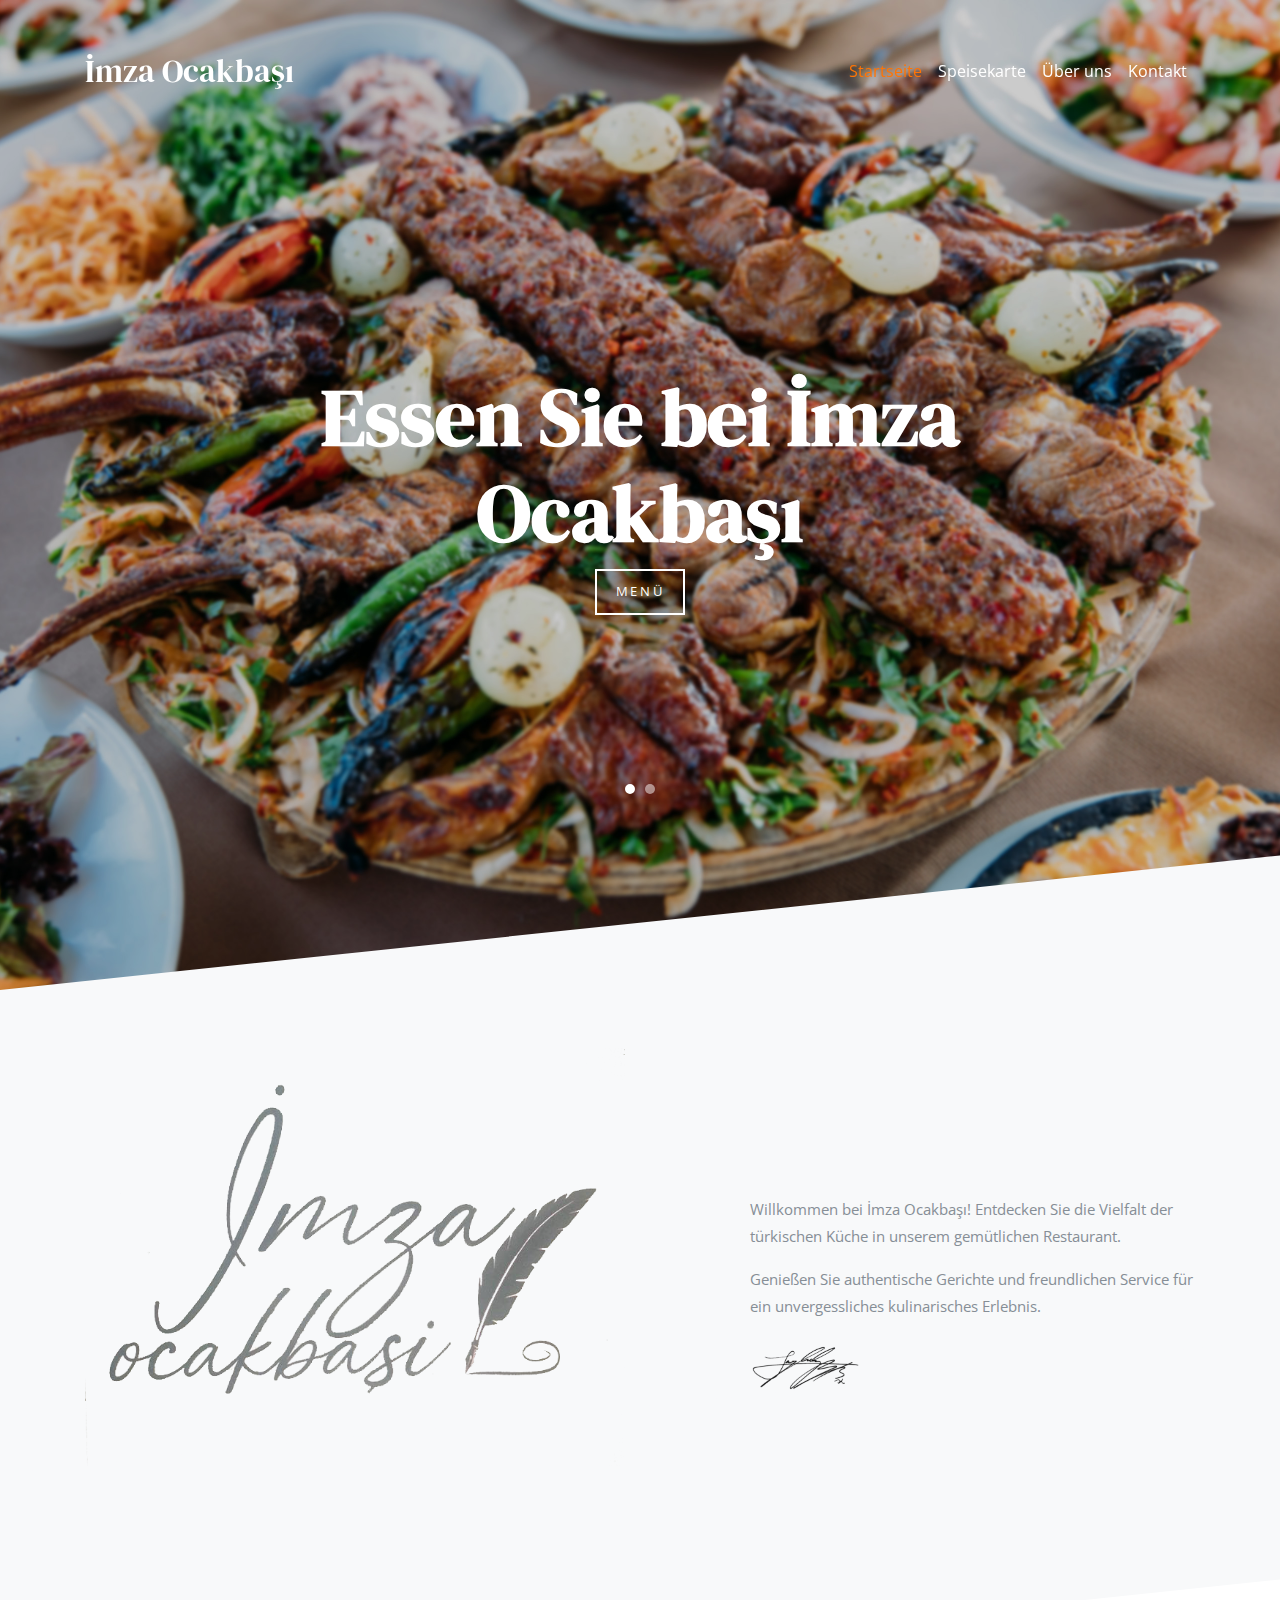
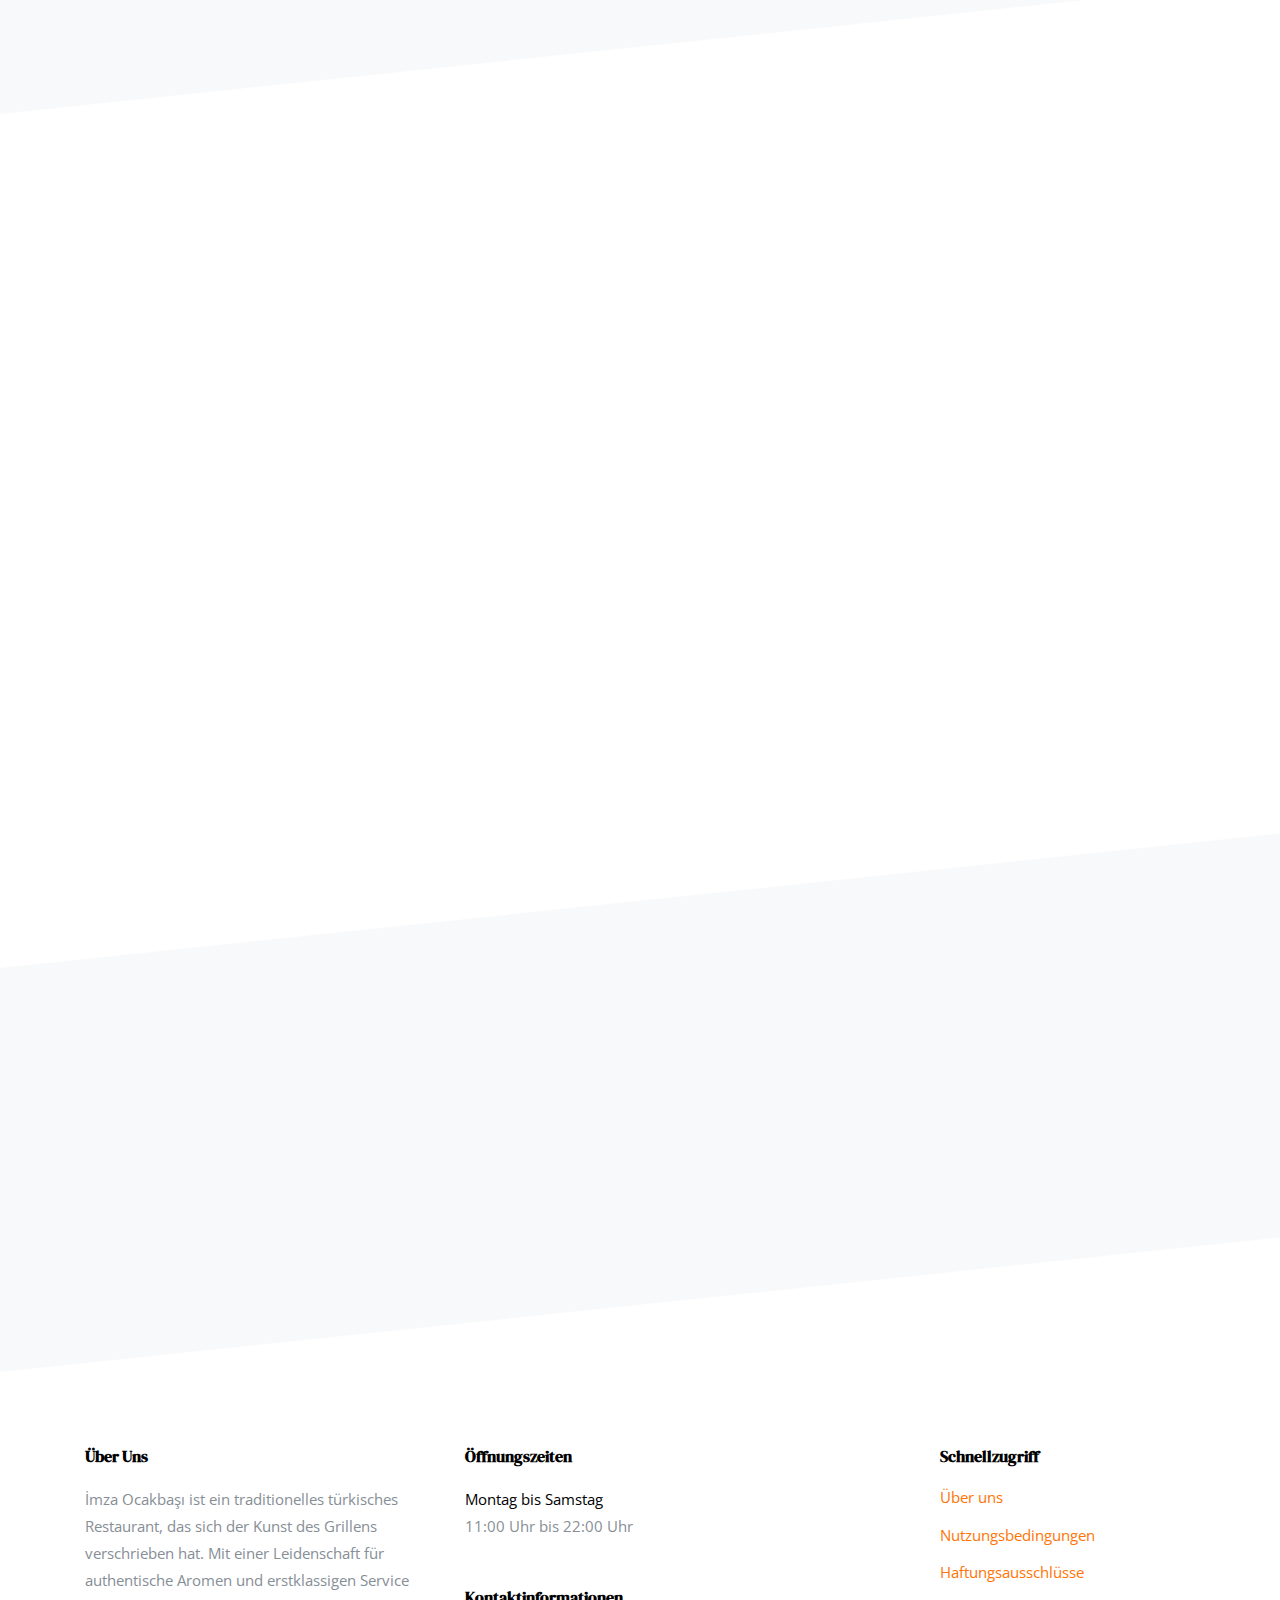
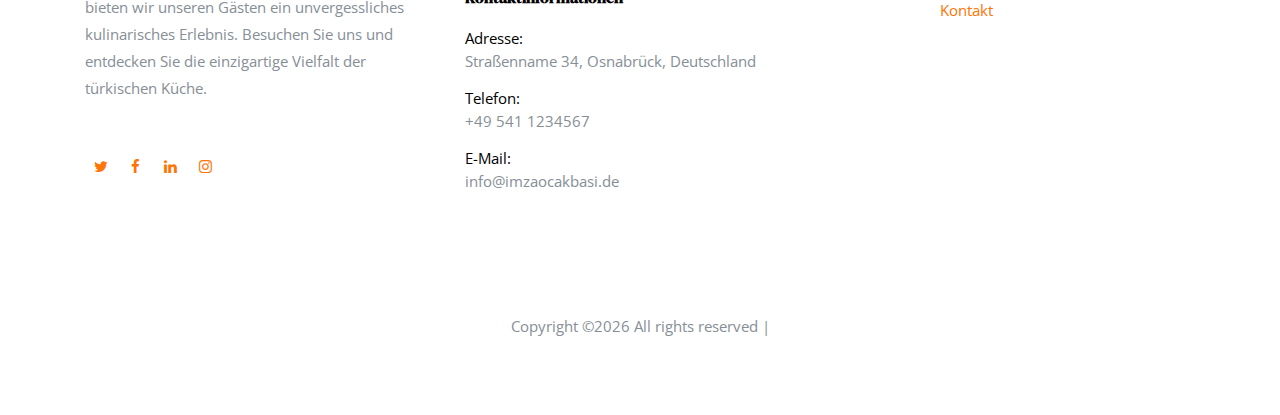
==== index.html @ f7a530a6 "first commit" ====
<!DOCTYPE html>
<html lang="en">
  <head>
    <title>İmza Ocakbaşı &mdash; Die Kunst des Genießens</title>
    <meta charset="utf-8">
    <meta name="viewport" content="width=device-width, initial-scale=1, shrink-to-fit=no">

    <link href="https://fonts.googleapis.com/css?family=Open+Sans:300,400,700,800|DM+Serif+Display:400,400i&display=swap" rel="stylesheet">

    <link rel="shortcut icon" href="ftco-32x32.png">

    <link href="https://fonts.googleapis.com/css?family=Open+Sans:300,400,700,800" rel="stylesheet">

    <link rel="stylesheet" href="css/bootstrap.css">
    <link rel="stylesheet" href="css/animate.css">
    <link rel="stylesheet" href="css/owl.carousel.min.css">
    <link rel="stylesheet" href="css/aos.css">

    <link rel="stylesheet" href="css/magnific-popup.css">


    <link rel="stylesheet" href="fonts/ionicons/css/ionicons.min.css">
    <link rel="stylesheet" href="fonts/fontawesome/css/font-awesome.min.css">
    <link rel="stylesheet" href="fonts/flaticon/font/flaticon.css">

    <!-- Theme Style -->
    <link rel="stylesheet" href="css/style.css">
  </head>
  <body>
    
    <header role="banner">
      <nav class="navbar navbar-expand-md navbar-dark bg-dark">
        <div class="container">
          <a class="navbar-brand" href="index.html">İmza Ocakbaşı</a>
          <button class="navbar-toggler" type="button" data-toggle="collapse" data-target="#navbarsExample05" aria-controls="navbarsExample05" aria-expanded="false" aria-label="Toggle navigation">
            <span class="navbar-toggler-icon"></span>
          </button>

          <div class="collapse navbar-collapse" id="navbarsExample05">
            <ul class="navbar-nav ml-auto pl-lg-5 pl-0">
              <li class="nav-item">
                <a class="nav-link active" href="index.html">Startseite</a>
              </li>
              <li class="nav-item">
                <a class="nav-link" href="recipes.html">Speisekarte</a>
              </li>
              <li class="nav-item">
                <a class="nav-link" href="about.html">Über uns</a>
              </li>
              <li class="nav-item">
                <a class="nav-link" href="contact.html">Kontakt</a>
              </li>
            </ul>

            
            
          </div>
        </div>
      </nav>
    </header>
    <!-- END header -->
    
    <div class="slider-wrap">
      <section class="home-slider owl-carousel">


        <div class="slider-item" style="background-image: url('img/hero_1.jpg');">
          <div class="container">
            <div class="row slider-text align-items-center justify-content-center">
              <div class="col-md-8 text-center col-sm-12 ">
                <h1 data-aos="fade-up mb-5">Essen Sie bei İmza Ocakbaşı</h1>
                <p data-aos="fade-up" data-aos-delay="200"><a href="#" class="btn btn-white btn-outline-white">Menü</a></p>
              </div>
            </div>
          </div>
        </div>

        <div class="slider-item" style="background-image: url('img/hero_2.jpg');">
          <div class="container">
            <div class="row slider-text align-items-center justify-content-center">
              <div class="col-md-8 text-center col-sm-12 ">
                <h1 data-aos="fade-up mb-5">Genießen Sie köstliche Speisen bei İmza Ocakbaşı</h1>
                <p data-aos="fade-up" data-aos-delay="200"><a href="#" class="btn btn-white btn-outline-white">Menü</a></p>
              </div>
            </div>
          </div>
        </div>

      </section>
    <!-- END slider -->
    </div> 
    

    <section class="section bg-light py-5  bottom-slant-gray">
      <div class="container">
        <div class="row align-items-center">

          <div class="col-lg-6">
            <img src="img/logo_imzaocakbasi.png" alt="Image" class="img-fluid">
          </div>
          <div class="col-lg-5 ml-auto">
            <div class="text-left heading-wrap">
              <h2 data-aos="fade-up">Das Restaurant</h2>
            </div>
            <!-- <h3 class="mb-4">Welcome To Our Restaurant</h3> -->
            <p>Willkommen bei İmza Ocakbaşı! Entdecken Sie die Vielfalt der türkischen Küche in unserem gemütlichen Restaurant.</p>
            <p>Genießen Sie authentische Gerichte und freundlichen Service für ein unvergessliches kulinarisches Erlebnis.</p>
            <p><img src="img/signature.png" alt="Image" class="img-fluid w-25"></p>
          </div>
          
        </div>
      </div>
    </section>
    

    <section class="section pb-0">
      <div class="container">
        <div class="row mb-5 justify-content-center" data-aos="fade">
            <div class="col-md-7 text-center heading-wrap">
              <h2 data-aos="fade-up">Günstige Lage in Osnabrück</h2>
              <p data-aos="fade-up" data-aos-delay="100">Das Restaurant befindet sich im belebten Zentrum von Osnabrück und bietet sowohl Einheimischen als auch Besuchern eine günstige Lage.</p>
            </div>
          </div>
        <div class="row align-items-center">
          <div class="col-lg-4">
            <img src="img/dishes_1.jpg" alt="Image" class="img-fluid about_img_1" data-aos="fade" data-aos-delay="200">
          </div>
          <div class="col-lg-4">
            <img src="img/about_1.jpg" alt="Image" class="img-fluid about_img_1" data-aos="fade" data-aos-delay="200">
          </div>
          <div class="col-lg-4">
            <img src="img/dishes_3.jpg" alt="Image" class="img-fluid about_img_1" data-aos="fade" data-aos-delay="500">
          </div>
        </div>
      </div>
    </section>

    

    <section class="section bg-light  top-slant-white bottom-slant-gray">

      <div class="clearfix mb-5 pb-5">
        <div class="container-fluid">
          <div class="row" data-aos="fade">
            <div class="col-md-12 text-center heading-wrap">
              <h2>Unsere Speisekarte</h2>
            </div>
          </div>
        </div>
      </div>

      
        

     
    </section> <!-- .section -->

   

   


    <footer class="site-footer" role="contentinfo">
      
      <div class="container">
        <div class="row mb-5">
          <div class="col-md-4 mb-5">
            <h3>Über Uns</h3>
            <p class="mb-5">İmza Ocakbaşı ist ein traditionelles türkisches Restaurant, das sich der Kunst des Grillens verschrieben hat. Mit einer Leidenschaft für authentische Aromen und erstklassigen Service bieten wir unseren Gästen ein unvergessliches kulinarisches Erlebnis. Besuchen Sie uns und entdecken Sie die einzigartige Vielfalt der türkischen Küche.</p>
            <ul class="list-unstyled footer-link d-flex footer-social">
              <li><a href="#" class="p-2"><span class="fa fa-twitter"></span></a></li>
              <li><a href="#" class="p-2"><span class="fa fa-facebook"></span></a></li>
              <li><a href="#" class="p-2"><span class="fa fa-linkedin"></span></a></li>
              <li><a href="#" class="p-2"><span class="fa fa-instagram"></span></a></li>
            </ul>

          </div>
          <div class="col-md-5 mb-5">
            <div class="mb-5">
              <h3>Öffnungszeiten</h3>
              <p><strong class="d-block font-weight-normal text-black">Montag bis Samstag</strong> 11:00 Uhr bis 22:00 Uhr</p>
            </div>
            <div>
              <h3>Kontaktinformationen</h3>
              <ul class="list-unstyled footer-link">
                <li class="d-block">
                  <span class="d-block text-black">Adresse:</span>
                  <span>Straßenname 34, Osnabrück, Deutschland</span></li>
                <li class="d-block"><span class="d-block text-black">Telefon:
</span><span>+49 541 1234567</span></li>
                <li class="d-block"><span class="d-block text-black">E-Mail:</span><span>info@imzaocakbasi.de</span></li>
              </ul>
            </div>
          </div>
          <div class="col-md-3 mb-5">
            <h3>Schnellzugriff</h3>
            <ul class="list-unstyled footer-link">
              <li><a href="#">Über uns</a></li>
              <li><a href="#">Nutzungsbedingungen</a></li>
              <li><a href="#">Haftungsausschlüsse</a></li>
              <li><a href="#">Kontakt</a></li>
            </ul>
          </div>
          <div class="col-md-3">
          
          </div>
        </div>
        <div class="row">
          <div class="col-12 text-md-center text-left">
            <p>
            <!-- Link back to Colorlib can't be removed. Template is licensed under CC BY 3.0. -->
Copyright &copy;<script>document.write(new Date().getFullYear());</script> All rights reserved | </a>
<!-- Link back to Colorlib can't be removed. Template is licensed under CC BY 3.0. -->

            </p>
          </div>
        </div>
      </div>
    </footer>
    <!-- END footer -->

    <!-- loader -->
    <div id="loader" class="show fullscreen"><svg class="circular" width="48px" height="48px"><circle class="path-bg" cx="24" cy="24" r="22" fill="none" stroke-width="4" stroke="#eeeeee"/><circle class="path" cx="24" cy="24" r="22" fill="none" stroke-width="4" stroke-miterlimit="10" stroke="#cf1d16"/></svg></div>

    <script src="js/jquery-3.2.1.min.js"></script>
    <script src="js/popper.min.js"></script>
    <script src="js/bootstrap.min.js"></script>
    <script src="js/owl.carousel.min.js"></script>
    <script src="js/jquery.waypoints.min.js"></script>
    <script src="js/aos.js"></script>

    <script src="js/jquery.magnific-popup.min.js"></script>
    <script src="js/magnific-popup-options.js"></script>
    

    <script src="js/main.js"></script>
    
  </body>
</html>
---- fonts/flaticon/font/flaticon.css ----
/*
  	Flaticon icon font: Flaticon
  	Creation date: 02/05/2019 01:22
  	*/

@font-face {
  font-family: "Flaticon";
  src: url("./Flaticon.eot");
  src: url("./Flaticon.eot?#iefix") format("embedded-opentype"),
       url("./Flaticon.woff2") format("woff2"),
       url("./Flaticon.woff") format("woff"),
       url("./Flaticon.ttf") format("truetype"),
       url("./Flaticon.svg#Flaticon") format("svg");
  font-weight: normal;
  font-style: normal;
}

@media screen and (-webkit-min-device-pixel-ratio:0) {
  @font-face {
    font-family: "Flaticon";
    src: url("./Flaticon.svg#Flaticon") format("svg");
  }
}

[class^="flaticon-"]:before, [class*=" flaticon-"]:before,
[class^="flaticon-"]:after, [class*=" flaticon-"]:after {   
  font-family: Flaticon;
        font-style: normal;
/* Better Font Rendering =========== */
  -webkit-font-smoothing: antialiased;
  -moz-osx-font-smoothing: grayscale;
}

.flaticon-dinner:before { content: "\f100"; }
.flaticon-hot-coffee-rounded-cup-on-a-plate-from-side-view:before { content: "\f101"; }
.flaticon-alcohol:before { content: "\f102"; }
.flaticon-fish:before { content: "\f103"; }
.flaticon-meat:before { content: "\f104"; }
.flaticon-cook:before { content: "\f105"; }
---- css/style.css ----
html{overflow-x:hidden}body{background:#fff;font-family:"Open Sans", Arial, sans-serif;font-weight:400;font-size:15px;line-height:1.8;color:#868e96}a{-webkit-transition:.3s all ease;-o-transition:.3s all ease;transition:.3s all ease;text-decoration:none}a:hover{text-decoration:none}h1,h2,h3,h4,h5{color:#000;font-family:"DM Serif Display", serif}.btn,.form-control{outline:none;-webkit-box-shadow:none!important;box-shadow:none!important;border-radius:0px!important}.btn:active,.btn:focus,.form-control:active,.form-control:focus{outline:none}.form-control{-webkit-box-shadow:none!important;box-shadow:none!important;height:46px;border-width:1px}.form-control:active,.form-control:focus{border-color:#ff7404}textarea.form-control{height:inherit}.btn{font-size:13px;text-transform:uppercase;letter-spacing:.2em}.btn.btn-primary{color:#fff;border-width:2px}.btn.btn-primary:active,.btn.btn-primary:focus,.btn.btn-primary:hover{border-color:#ff9037;background:#ff9037}.btn.btn-sm{font-size:12px}.btn.btn-outline-primary{border-width:2px;color:#ff7404}.btn.btn-outline-primary:active,.btn.btn-outline-primary:focus,.btn.btn-outline-primary:hover{color:#fff}.btn.btn-outline-white{border-width:2px;border-color:#fff;color:#fff}.btn.btn-outline-white:focus,.btn.btn-outline-white:hover{background:#fff;color:#000!important;border-width:2px}.btn:hover{text-decoration:none}header{position:absolute;top:0;left:0;width:100%;z-index:5;padding:0px 0}@media (min-width:768px){header{padding:30px 0}}header .navbar-brand{font-family:"DM Serif Display", serif;font-size:2rem}header .navbar-brand.absolute{position:absolute}@media (max-width:991px){header .navbar-brand.absolute{position:relative}}header .navbar-brand span{color:#ff7404}@media (min-width:768px){header .navbar-brand span{color:#ced4da}}header .navbar{background:black!important;padding-top:.5rem;padding-bottom:.5rem}@media (min-width:768px){header .navbar{padding-top:0;padding-bottom:0;background:none!important;position:relative}}header .navbar .nav-link{padding:1.7rem 1rem;outline:none!important;font-size:1rem;color:white!important}@media (max-width:1199px){header .navbar .nav-link{padding:.5rem 0rem}}header .navbar .nav-link.active{color:#ff7404!important}header .navbar .dropdown-menu{font-size:14px;border-radius:4px;border:none;-webkit-box-shadow:0 2px 30px 0px rgba(0, 0, 0, 0.2);box-shadow:0 2px 30px 0px rgba(0, 0, 0, 0.2);min-width:13em;margin-top:-10px}header .navbar .dropdown-menu:before{bottom:100%;left:10%;border:solid transparent;content:" ";height:0;width:0;position:absolute;pointer-events:none;border-bottom-color:#fff;border-width:7px}@media (max-width:991px){header .navbar .dropdown-menu:before{display:none}}header .navbar .dropdown-menu .dropdown-item:hover{background:#ff7404;color:#fff}header .navbar .dropdown-menu .dropdown-item.active{background:#ff7404;color:#fff}header .navbar .dropdown-menu a{padding-top:7px;padding-bottom:7px}header .navbar .cta-btn a{background:#ff7404;color:#fff!important;text-transform:uppercase;font-size:.8rem;padding:15px 20px!important;line-height:1;font-weight:bold;-webkit-transition:.3s all ease;-o-transition:.3s all ease;transition:.3s all ease}header .navbar .cta-btn a:hover{background:#fff;color:#ff7404!important;-webkit-box-shadow:2px 0 30px -5px rgba(0, 0, 0, 0.2);box-shadow:2px 0 30px -5px rgba(0, 0, 0, 0.2)}.half .image,.half .text{width:50%}@media (max-width:991px){.half .image,.half .text{width:100%}}.half .text{padding:7%}.half .image{background-size:cover;background-position:center center}@media (max-width:991px){.half .image{height:350px}}.section-heading h2{font-size:50px}.section-heading .small-sub-heading{font-size:14px;color:#ff7404}.blog .media h3{font-size:20px;margin-bottom:10px}.blog .media .post-meta{font-size:14px;letter-spacing:.2em;text-transform:uppercase}.blog .media>a{width:40%}@media (max-width:767px){.blog .media>a{width:100%;margin-bottom:30px}}.item-dishes{position:relative;display:block;overflow:hidden}.item-dishes img{-webkit-transform:scale(1);-ms-transform:scale(1);transform:scale(1);-webkit-transition:.3s all ease-out;-o-transition:.3s all ease-out;transition:.3s all ease-out;z-index:1}.item-dishes:before{position:absolute;content:"";left:0;right:0;bottom:0;top:0;z-index:2;background:#000;opacity:.3}.item-dishes .text{z-index:3;position:absolute;top:50%;-webkit-transform:translateY(-50%);-ms-transform:translateY(-50%);transform:translateY(-50%);width:100%;text-align:center}.item-dishes .text .dishes-heading{font-size:30px;font-weight:700;max-width:500px;margin:0 auto;text-transform:uppercase;color:#fff}@media (max-width:991px){.item-dishes .text .dishes-heading{font-size:1.3rem}}.item-dishes .text .dishes-price{font-weight:700;font-size:50px;color:#fff;border:none!important;line-height:100px;border-radius:50%;-webkit-transition:.3s all ease;-o-transition:.3s all ease;transition:.3s all ease}.item-dishes:hover img{-webkit-transform:scale(1.1);-ms-transform:scale(1.1);transform:scale(1.1)}.item-dishes:hover .dishes-price{background:transparent;border:2px solid #fff}.heading-wrap{position:relative}.heading-wrap h2{font-size:50px;position:relative;padding-top:30px;z-index:2;font-weight:800}.heading-wrap h2:before{width:80px;height:2px;background:#ff7404;content:"";position:absolute;top:0;left:50%;-webkit-transform:translateX(-50%);-ms-transform:translateX(-50%);transform:translateX(-50%)}.heading-wrap.text-left h2:before{left:0;-webkit-transform:translateX(0%);-ms-transform:translateX(0%);transform:translateX(0%)}.heading-wrap .back-text,.heading-wrap .back-text-dark{z-index:0;line-height:1;top:.5em;left:50%;margin-top:-50px;-webkit-transform:translateX(-50%);-ms-transform:translateX(-50%);transform:translateX(-50%);font-weight:800;font-size:200px;position:absolute;width:100%;color:#f7f7f7;text-transform:uppercase}.heading-wrap .back-text-dark{color:#f2f2f2!important}.lead{font-size:16px}.testimonial p{font-size:20px;color:#000}.testimonial .author img{width:80px;height:80px;border-radius:50%}.testimonial .author .author-info{margin-top:20px}.testimonial .author h4{font-size:18px;margin-bottom:0}.testimonial .author p{color:#cccccc;font-size:14px}.blog,.sched{display:block;background-color:#fff}.blog .bg-image,.blog .text,.sched .bg-image,.sched .text{width:100%}@media (min-width:992px){.blog .bg-image,.blog .text,.sched .bg-image,.sched .text{width:50%}}.blog h3,.sched h3{font-size:20px}.blog .text,.sched .text{padding:30px}.blog .sched-time,.sched .sched-time{font-size:13px;color:#999999}.blog .bg-image,.sched .bg-image{background-size:cover;background-position:center center}@media (max-width:991px){.blog .bg-image,.sched .bg-image{height:200px}}@media (min-width:768px){.blog{margin-bottom:30px}}.blog .bg-image,.blog .text{width:100%}@media (min-width:992px){.blog .bg-image,.blog .text{width:100%}}.blog .bg-image{height:300px}.custom-icon{font-size:70px;color:#ff7404}.owl-carousel .owl-item{-webkit-transition:.3s all ease-in-out;-o-transition:.3s all ease-in-out;transition:.3s all ease-in-out;opacity:.2}.owl-carousel .owl-item.active{opacity:1}.owl-carousel .owl-nav{position:absolute;top:50%;width:100%}.owl-carousel .owl-nav .owl-next,.owl-carousel .owl-nav .owl-prev{position:absolute;-webkit-transform:translateY(-50%);-ms-transform:translateY(-50%);transform:translateY(-50%);margin-top:-10px;opacity:1;-webkit-transition:.3s all ease;-o-transition:.3s all ease;transition:.3s all ease}.owl-carousel .owl-nav .owl-next:active,.owl-carousel .owl-nav .owl-next:focus,.owl-carousel .owl-nav .owl-next:hover,.owl-carousel .owl-nav .owl-prev:active,.owl-carousel .owl-nav .owl-prev:focus,.owl-carousel .owl-nav .owl-prev:hover{outline:none;opacity:1}.owl-carousel .owl-nav .owl-next span:before,.owl-carousel .owl-nav .owl-prev span:before{font-size:40px}.owl-carousel .owl-nav .owl-prev{left:30px!important}.owl-carousel .owl-nav .owl-next{right:30px!important}.owl-carousel .owl-dots{text-align:center}.owl-carousel .owl-dots .owl-dot{width:10px;height:10px;margin:5px;border-radius:50%;background:none;background:#fff;opacity:.5}.owl-carousel .owl-dots .owl-dot.active{opacity:1}.owl-carousel.centernonloop2 .owl-dots,.owl-carousel.centernonloop .owl-dots{margin-top:50px}.owl-carousel.centernonloop2 .owl-dots.disabled,.owl-carousel.centernonloop .owl-dots.disabled{display:block!important}.owl-carousel.centernonloop2 .owl-dots .owl-dot,.owl-carousel.centernonloop .owl-dots .owl-dot{display:inline-block}.owl-carousel.centernonloop2 .owl-dots .owl-dot>span,.owl-carousel.centernonloop .owl-dots .owl-dot>span{display:inline-block;width:7px;height:7px;background:#ccc;-webkit-transition:.3s all ease-in-out;-o-transition:.3s all ease-in-out;transition:.3s all ease-in-out}.owl-carousel.centernonloop2 .owl-dots .owl-dot.active>span,.owl-carousel.centernonloop .owl-dots .owl-dot.active>span{background:#ff7404;-webkit-box-shadow:0 1px 5px 0px rgba(255, 116, 4, 0.3);box-shadow:0 1px 5px 0px rgba(255, 116, 4, 0.3)}.owl-carousel.centernonloop2 .owl-dots .owl-dot:active,.owl-carousel.centernonloop2 .owl-dots .owl-dot:focus,.owl-carousel.centernonloop .owl-dots .owl-dot:active,.owl-carousel.centernonloop .owl-dots .owl-dot:focus{outline:none}.owl-carousel.home-slider,.owl-carousel.home-slider-loop-false{z-index:1;position:relative}.owl-carousel.home-slider-loop-false .btn-link,.owl-carousel.home-slider .btn-link{color:#fff}.owl-carousel.home-slider-loop-false .owl-nav,.owl-carousel.home-slider .owl-nav{opacity:0;visibility:hidden;-webkit-transition:.3s all ease;-o-transition:.3s all ease;transition:.3s all ease}.owl-carousel.home-slider-loop-false .owl-nav button,.owl-carousel.home-slider .owl-nav button{color:#fff}.owl-carousel.home-slider-loop-false:focus .owl-nav,.owl-carousel.home-slider-loop-false:hover .owl-nav,.owl-carousel.home-slider:focus .owl-nav,.owl-carousel.home-slider:hover .owl-nav{opacity:1;visibility:visible}.owl-carousel.home-slider-loop-false .slider-item,.owl-carousel.home-slider .slider-item{background-size:cover;background-repeat:no-repeat;background-position:center center;height:calc(100vh);min-height:1000px;position:relative}.owl-carousel.home-slider-loop-false .slider-item:before,.owl-carousel.home-slider .slider-item:before{position:absolute;top:0;left:0;right:0;bottom:0;background:rgba(0, 0, 0, 0.2);content:""}.owl-carousel.home-slider-loop-false .slider-item .slider-text,.owl-carousel.home-slider .slider-item .slider-text{color:#fff;height:calc(100vh);min-height:1000px}.owl-carousel.home-slider-loop-false .slider-item .slider-text .child-name,.owl-carousel.home-slider .slider-item .slider-text .child-name{font-size:40px;color:#fff}.owl-carousel.home-slider-loop-false .slider-item .slider-text h1,.owl-carousel.home-slider .slider-item .slider-text h1{font-size:5rem;color:#fff;line-height:1.2;font-weight:800!important}@media (max-width:991px){.owl-carousel.home-slider-loop-false .slider-item .slider-text h1,.owl-carousel.home-slider .slider-item .slider-text h1{font-size:40px}}.owl-carousel.home-slider-loop-false .slider-item .slider-text p,.owl-carousel.home-slider .slider-item .slider-text p{font-size:20px;line-height:1.5;font-weight:300;color:white}.owl-carousel.home-slider-loop-false .slider-item .slider-text a,.owl-carousel.home-slider .slider-item .slider-text a{color:#fff;text-decoration:underline}.owl-carousel.home-slider-loop-false .slider-item .slider-text .btn,.owl-carousel.home-slider .slider-item .slider-text .btn{text-decoration:none}.owl-carousel.home-slider-loop-false.inner-page .slider-item,.owl-carousel.home-slider.inner-page .slider-item{height:calc(50vh - 117px);min-height:550px}.owl-carousel.home-slider-loop-false.inner-page .slider-item .slider-text,.owl-carousel.home-slider.inner-page .slider-item .slider-text{color:#fff;height:calc(50vh - 117px);min-height:550px}.owl-carousel.home-slider-loop-false .owl-dots,.owl-carousel.home-slider .owl-dots{position:absolute;bottom:200px;width:100%}.owl-carousel.home-slider-loop-false .owl-dots .owl-dot,.owl-carousel.home-slider .owl-dots .owl-dot{width:10px;height:10px;margin:5px;border-radius:50%;border:2px solid rgba(255, 255, 255, 0.5);outline:none!important;position:relative;-webkit-transition:.3s all ease;-o-transition:.3s all ease;transition:.3s all ease}.owl-carousel.home-slider-loop-false .owl-dots .owl-dot.active,.owl-carousel.home-slider .owl-dots .owl-dot.active{border:2px solid white}.owl-carousel.home-slider-loop-false .owl-dots .owl-dot.active span,.owl-carousel.home-slider .owl-dots .owl-dot.active span{background:white}.owl-carousel.major-caousel .owl-stage-outer{padding-top:30px;padding-bottom:30px}.owl-carousel.major-caousel .owl-nav .owl-next,.owl-carousel.major-caousel .owl-nav .owl-prev{-webkit-transition:.3s all ease;-o-transition:.3s all ease;transition:.3s all ease;color:#495057}.owl-carousel.major-caousel .owl-nav .owl-next:focus,.owl-carousel.major-caousel .owl-nav .owl-next:hover,.owl-carousel.major-caousel .owl-nav .owl-prev:focus,.owl-carousel.major-caousel .owl-nav .owl-prev:hover{color:#868e96;outline:none}.owl-carousel.major-caousel .owl-nav .owl-next.disabled,.owl-carousel.major-caousel .owl-nav .owl-prev.disabled{color:#dee2e6}.owl-carousel.major-caousel .owl-nav .owl-prev{left:-60px!important}.owl-carousel.major-caousel .owl-nav .owl-next{right:-60px!important}.owl-carousel.major-caousel .owl-dots{bottom:-30px!important;position:relative}.slider-item{background-size:cover;background-repeat:no-repeat;background-position:center center;height:calc(100vh);min-height:700px;position:relative}.slider-item:before{position:absolute;top:0;left:0;right:0;bottom:0;background:rgba(0, 0, 0, 0.2);content:""}.slider-item .slider-text{color:#fff;height:calc(100vh);min-height:700px}.slider-item .slider-text .child-name{font-size:40px;color:#fff}.slider-item .slider-text h1{font-size:5rem;color:#fff;line-height:1.2;font-weight:800!important}@media (max-width:991px){.slider-item .slider-text h1{font-size:40px}}.slider-item .slider-text p{font-size:20px;line-height:1.5;font-weight:300;color:white}.slider-item .slider-text a{color:#fff;text-decoration:underline}.slider-item .slider-text .btn{text-decoration:none}.slider-wrap{position:relative}.slider-wrap:after{content:"";width:100%;height:220px;background:#fff;z-index:1;bottom:-210px;background-color:#f8f9fa;left:0;position:absolute;-webkit-transform:skewY(-6deg);-ms-transform:skewY(-6deg);transform:skewY(-6deg);-webkit-transform-origin:top left;-ms-transform-origin:top left;transform-origin:top left}.slider-wrap.no-slanted:after{display:none}.owl-custom-nav{float:right;position:relative;z-index:10}.owl-custom-nav .owl-custom-next,.owl-custom-nav .owl-custom-prev{padding:10px;font-size:30px;background:#ccc;line-height:0;width:60px;text-align:center;display:inline-block}.section{padding:15em 0;position:relative;z-index:2}.section-subscribe{padding:2em 0}.quote-content{max-width:350px;font-size:16px;color:#000;font-style:italic;position:relative;display:table}@media (max-width:991px){.quote-content{max-width:100%}}.quote-content .quote,.quote-content .text{display:table-cell;vertical-align:top}.quote-content .quote{font-size:100px;line-height:.5;z-index:0}.quote-content .text{padding-left:40px;line-height:2}.quote-content.float-right{position:relative;margin-left:2em;margin-right:-10em}@media (max-width:991px){.quote-content.float-right{margin-left:0em;margin-right:0em;float:none!important}}.quote-content.float-left{position:relative;margin-right:2em;margin-left:-10em}@media (max-width:991px){.quote-content.float-left{margin-right:0em;margin-left:0em;float:none!important}}.form-wrap{background:#fff;padding:50px;-webkit-box-shadow:0 20px 50px -10px rgba(0, 0, 0, 0.5);box-shadow:0 20px 50px -10px rgba(0, 0, 0, 0.5)}.form-wrap h2{font-size:18px;text-transform:uppercase;color:#000;letter-spacing:.1em;margin-bottom:40px}.form-wrap.overlap{z-index:99;position:relative;margin-top:-10em}.form-wrap.primary{background:#ff7404}.form-wrap.warning{background:#ffc107}.form-wrap.primary h2,.form-wrap.warning h2{color:#fff}.form-wrap.primary .form-control,.form-wrap.warning .form-control{border:2px solid transparent}.form-wrap.primary input[type=submit],.form-wrap.warning input[type=submit]{-webkit-box-shadow:0 20px 50px -10px rgba(0, 0, 0, 0.5)!important;box-shadow:0 20px 50px -10px rgba(0, 0, 0, 0.5)!important}.select-wrap{position:relative}.select-wrap .select-arrow-icon{font-size:20px;color:#000;position:absolute;right:20px;top:50%;-webkit-transform:translateY(-50%);-ms-transform:translateY(-50%);transform:translateY(-50%)}.select-wrap select{-webkit-appearance:none;-moz-appearance:none;appearance:none;height:50px!important}.contact-form-contact-info p{margin-bottom:30px;font-size:20px;line-height:1.5;color:#000}.contact-form-contact-info p .icon{top:-4px;position:relative;width:0px;font-size:30px;color:#ff7404}.load-more{display:block;padding:40px;text-align:center;background:#e9ecef;color:#000;font-size:20px}.load-more:hover{background:#ff7404;color:#fff}.cover_1{background-size:cover;background-position:center center;padding:7em 0}.cover_1 .sub-heading{color:rgba(255, 255, 255, 0.7);font-size:22px}.cover_1 .heading{font-size:50px;color:white;font-weight:300}.heading{color:#000}.heading.border-bottom{position:relative;padding-bottom:30px}.heading.border-bottom:before{bottom:0;position:absolute;content:"";width:50px;height:2px;left:50%;-webkit-transform:translateX(-50%);-ms-transform:translateX(-50%);transform:translateX(-50%);background:#ff7404}.text-black{color:#000!important}.stretch-section .video{display:block;position:relative;-webkit-box-shadow:4px 4px 70px -20px rgba(0, 0, 0, 0.5);box-shadow:4px 4px 70px -20px rgba(0, 0, 0, 0.5)}.media-feature{padding:30px;-webkit-transition:.2s all ease-out;-o-transition:.2s all ease-out;transition:.2s all ease-out;background:#fff;z-index:1;position:relative;border-bottom:10px solid transparent;border-radius:4px;font-size:15px}.media-feature .icon{font-size:60px;color:#ff7404}.media-feature h3{font-size:16px;text-transform:uppercase}.media-feature:focus,.media-feature:hover{-webkit-box-shadow:0 2px 20px -3px rgba(0, 0, 0, 0.1);box-shadow:0 2px 20px -3px rgba(0, 0, 0, 0.1);-webkit-transform:scale(1.05);-ms-transform:scale(1.05);transform:scale(1.05);z-index:2;border-bottom:10px solid #ff7404}.media-custom{background:#fff;-webkit-transition:.3s all ease;-o-transition:.3s all ease;transition:.3s all ease;margin-bottom:30px;position:relative;top:0}.media-custom .meta-post{color:#ced4da;font-size:13px;text-transform:uppercase}.media-custom>a{position:relative;overflow:hidden;display:block}.media-custom .meta-chat{color:#ced4da}.media-custom .meta-chat:hover{color:#868e96}.media-custom img{-webkit-transition:.3s all ease;-o-transition:.3s all ease;transition:.3s all ease}.media-custom:focus img,.media-custom:hover img{-webkit-transform:scale(1.1);-ms-transform:scale(1.1);transform:scale(1.1)}.media-custom .media-body{padding:30px}.media-custom .media-body h3{font-size:20px}.media-custom .media-body p:last-child{margin-bottom:0}.list-unstyled.check li{position:relative;padding-left:30px;line-height:1.3;margin-bottom:10px}.list-unstyled.check li:before{color:#5AC8D8;left:0;font-family:"Ionicons";content:"\f122";position:absolute}#modalAppointment .modal-content{border-radius:0;border:none}#modalAppointment .modal-body,#modalAppointment .modal-footer{padding:40px}@media (max-width:991px){.img-md-fluid{max-width:100%}}.site-footer{position:relative;z-index:5;padding:5em 0}.site-footer:before{content:"";width:100%;height:240px;z-index:-1;top:0px;background-color:#fff;left:0;position:absolute;-webkit-transform:skewY(-6deg);-ms-transform:skewY(-6deg);transform:skewY(-6deg);-webkit-transform-origin:top left;-ms-transform-origin:top left;transform-origin:top left}.site-footer p:last-child{margin-bottom:0}.site-footer h3{font-size:16px;margin-bottom:20px;font-weight:bold}.site-footer .footer-link li{line-height:1.5;margin-bottom:15px}.site-footer hr{width:100%}.footer-social a{line-height:0;border-radius:50%;margin:0 5px 5px 0;border:1px solid rgba(255, 255, 255, 0.1);width:30px;height:30px;text-align:center;display:inline-block}.footer-social a:hover{background:#fff;border-color:#fff;color:#000}.link-thumbnail{display:block;position:relative;overflow:hidden;text-align:center}@media (max-width:991px){.link-thumbnail{margin-bottom:30px}}.link-thumbnail img{position:relative;-webkit-transition:.3s all ease;-o-transition:.3s all ease;transition:.3s all ease}.link-thumbnail .date{display:block;font-size:12px;color:rgba(255, 255, 255, 0.4);text-transform:uppercase;margin-bottom:10px}.link-thumbnail .icon{position:absolute;-webkit-transition:.3s all ease;-o-transition:.3s all ease;transition:.3s all ease;z-index:4;top:50%;font-size:30px;color:#fff;left:50%;-webkit-transform:translate(-50%, -50%);-ms-transform:translate(-50%, -50%);transform:translate(-50%, -50%);opacity:0;visibility:hidden;margin-top:30px}.link-thumbnail h3{opacity:0;visibility:hidden;position:absolute;bottom:-20px;left:0;color:#fff;font-size:18px;-webkit-transition:.5s all ease;-o-transition:.5s all ease;transition:.5s all ease;z-index:10;left:50%;display:block;width:77%;-webkit-transform:translateX(-50%);-ms-transform:translateX(-50%);transform:translateX(-50%)}.link-thumbnail:before{opacity:0;visibility:hidden;z-index:2;-webkit-transition:.3s all ease;-o-transition:.3s all ease;transition:.3s all ease;top:0;left:0;right:0;bottom:0;content:"";background:rgba(0, 0, 0, 0.6);position:absolute}.link-thumbnail:hover h3{opacity:1;visibility:visible;bottom:30px}.link-thumbnail:hover img{-webkit-transform:scale(1.1);-ms-transform:scale(1.1);transform:scale(1.1)}.link-thumbnail:hover .icon{opacity:1;visibility:visible;margin-top:0px}.link-thumbnail:hover:before{opacity:1;visibility:visible}.border-t{border-top:1px solid #f8f9fa}.copyright{font-size:14px}.element-animate{opacity:0;visibility:hidden}#loader{position:fixed;width:96px;height:96px;left:50%;top:50%;-webkit-transform:translate(-50%, -50%);-ms-transform:translate(-50%, -50%);transform:translate(-50%, -50%);background-color:rgba(255, 255, 255, 0.9);-webkit-box-shadow:0px 24px 64px rgba(0, 0, 0, 0.24);box-shadow:0px 24px 64px rgba(0, 0, 0, 0.24);border-radius:16px;opacity:0;visibility:hidden;-webkit-transition:opacity .2s ease-out, visibility 0s linear .2s;-o-transition:opacity .2s ease-out, visibility 0s linear .2s;transition:opacity .2s ease-out, visibility 0s linear .2s;z-index:1000}#loader.fullscreen{padding:0;left:0;top:0;width:100%;height:100%;-webkit-transform:none;-ms-transform:none;transform:none;background-color:#fff;border-radius:0;-webkit-box-shadow:none;box-shadow:none}#loader.show{-webkit-transition:opacity .4s ease-out, visibility 0s linear 0s;-o-transition:opacity .4s ease-out, visibility 0s linear 0s;transition:opacity .4s ease-out, visibility 0s linear 0s;visibility:visible;opacity:1}#loader .circular{-webkit-animation:loader-rotate 2s linear infinite;animation:loader-rotate 2s linear infinite;position:absolute;left:calc(50% - 24px);top:calc(50% - 24px);display:block;-webkit-transform:rotate(0deg);-ms-transform:rotate(0deg);transform:rotate(0deg)}#loader .path{stroke-dasharray:1, 200;stroke-dashoffset:0;-webkit-animation:loader-dash 1.5s ease-in-out infinite;animation:loader-dash 1.5s ease-in-out infinite;stroke-linecap:round}@-webkit-keyframes loader-rotate{to{-webkit-transform:rotate(360deg);transform:rotate(360deg)}}@keyframes loader-rotate{to{-webkit-transform:rotate(360deg);transform:rotate(360deg)}}@-webkit-keyframes loader-dash{0%{stroke-dasharray:1, 200;stroke-dashoffset:0}50%{stroke-dasharray:89, 200;stroke-dashoffset:-35px}to{stroke-dasharray:89, 200;stroke-dashoffset:-136px}}@keyframes loader-dash{0%{stroke-dasharray:1, 200;stroke-dashoffset:0}50%{stroke-dasharray:89, 200;stroke-dashoffset:-35px}to{stroke-dasharray:89, 200;stroke-dashoffset:-136px}}.bottom-slant-gray{position:relative}.bottom-slant-gray:after{content:"";width:100%;height:240px;background:#fff;z-index:-1;bottom:-200px;background-color:#f8f9fa;left:0;position:absolute;-webkit-transform:skewY(-6deg);-ms-transform:skewY(-6deg);transform:skewY(-6deg);-webkit-transform-origin:top left;-ms-transform-origin:top left;transform-origin:top left}.top-slant-white{position:relative;margin-top:-200px;z-index:-1}.top-slant-white:before{content:"";width:100%;height:240px;background:#fff;z-index:-1;top:0px;background-color:#fff;left:0;position:absolute;-webkit-transform:skewY(-6deg);-ms-transform:skewY(-6deg);transform:skewY(-6deg);-webkit-transform-origin:top left;-ms-transform-origin:top left;transform-origin:top left}.top-slant-white2{position:relative}.top-slant-white2:before{content:"";width:100%;height:240px;background:#fff;z-index:-1;top:0px;background-color:#fff;left:0;position:absolute;-webkit-transform:skewY(-6deg);-ms-transform:skewY(-6deg);transform:skewY(-6deg);-webkit-transform-origin:top left;-ms-transform-origin:top left;transform-origin:top left}.relative-higher{position:relative;z-index:5}.service-block h3{font-size:1rem;text-transform:uppercase;letter-spacing:.2rem}.about_img_1{margin-bottom:30px}.wrap-icon{width:80px;height:80px;margin-bottom:30px;border-radius:50%;position:relative;display:block;background:#ff7404}.wrap-icon>span{font-size:2rem;color:#fff;position:absolute;top:50%;left:50%;-webkit-transform:translate(-50%, -50%);-ms-transform:translate(-50%, -50%);transform:translate(-50%, -50%)}.comment-form-wrap{clear:both}.comment-list{padding:0;margin:0}.comment-list .children{padding:50px 0 0 40px;margin:0;float:left;width:100%}.comment-list li{padding:0;margin:0 0 30px 0;float:left;width:100%;clear:both;list-style:none}.comment-list li .vcard{width:80px;float:left}.comment-list li .vcard img{width:50px;border-radius:50%}.comment-list li .comment-body{float:right;width:calc(100% - 80px)}.comment-list li .comment-body h3{font-size:20px}.comment-list li .comment-body .meta{text-transform:uppercase;font-size:13px;letter-spacing:.1em;color:#ccc}.comment-list li .comment-body .reply{padding:5px 10px;background:#e6e6e6;color:#000;text-transform:uppercase;font-size:14px}.comment-list li .comment-body .reply:hover{color:#000;background:#e3e3e3}.search-form{background:#f7f7f7}.search-form .form-group{position:relative}.search-form .icon{position:absolute;top:50%;right:20px;-webkit-transform:translateY(-50%);-ms-transform:translateY(-50%);transform:translateY(-50%)}.post-meta{font-size:13px;text-transform:uppercase;letter-spacing:.2em}.post-meta a{color:#fff;border-bottom:1px solid rgba(255, 255, 255, 0.5)}.sidebar-box{margin-bottom:30px;padding:25px;font-size:15px;width:100%;float:left;background:#fff}.sidebar-box :last-child{margin-bottom:0}.sidebar-box h3{font-size:18px;margin-bottom:15px}.categories li,.sidelink li{position:relative;margin-bottom:10px;padding-bottom:10px;border-bottom:1px dotted #dee2e6;list-style:none}.categories li:last-child,.sidelink li:last-child{margin-bottom:0;border-bottom:none;padding-bottom:0}.categories li a,.sidelink li a{display:block}.categories li a span,.sidelink li a span{position:absolute;right:0;top:0;color:#ccc}.categories li.active a,.sidelink li.active a{color:#000;font-style:italic}


/*# sourceMappingURL=style.css.map */
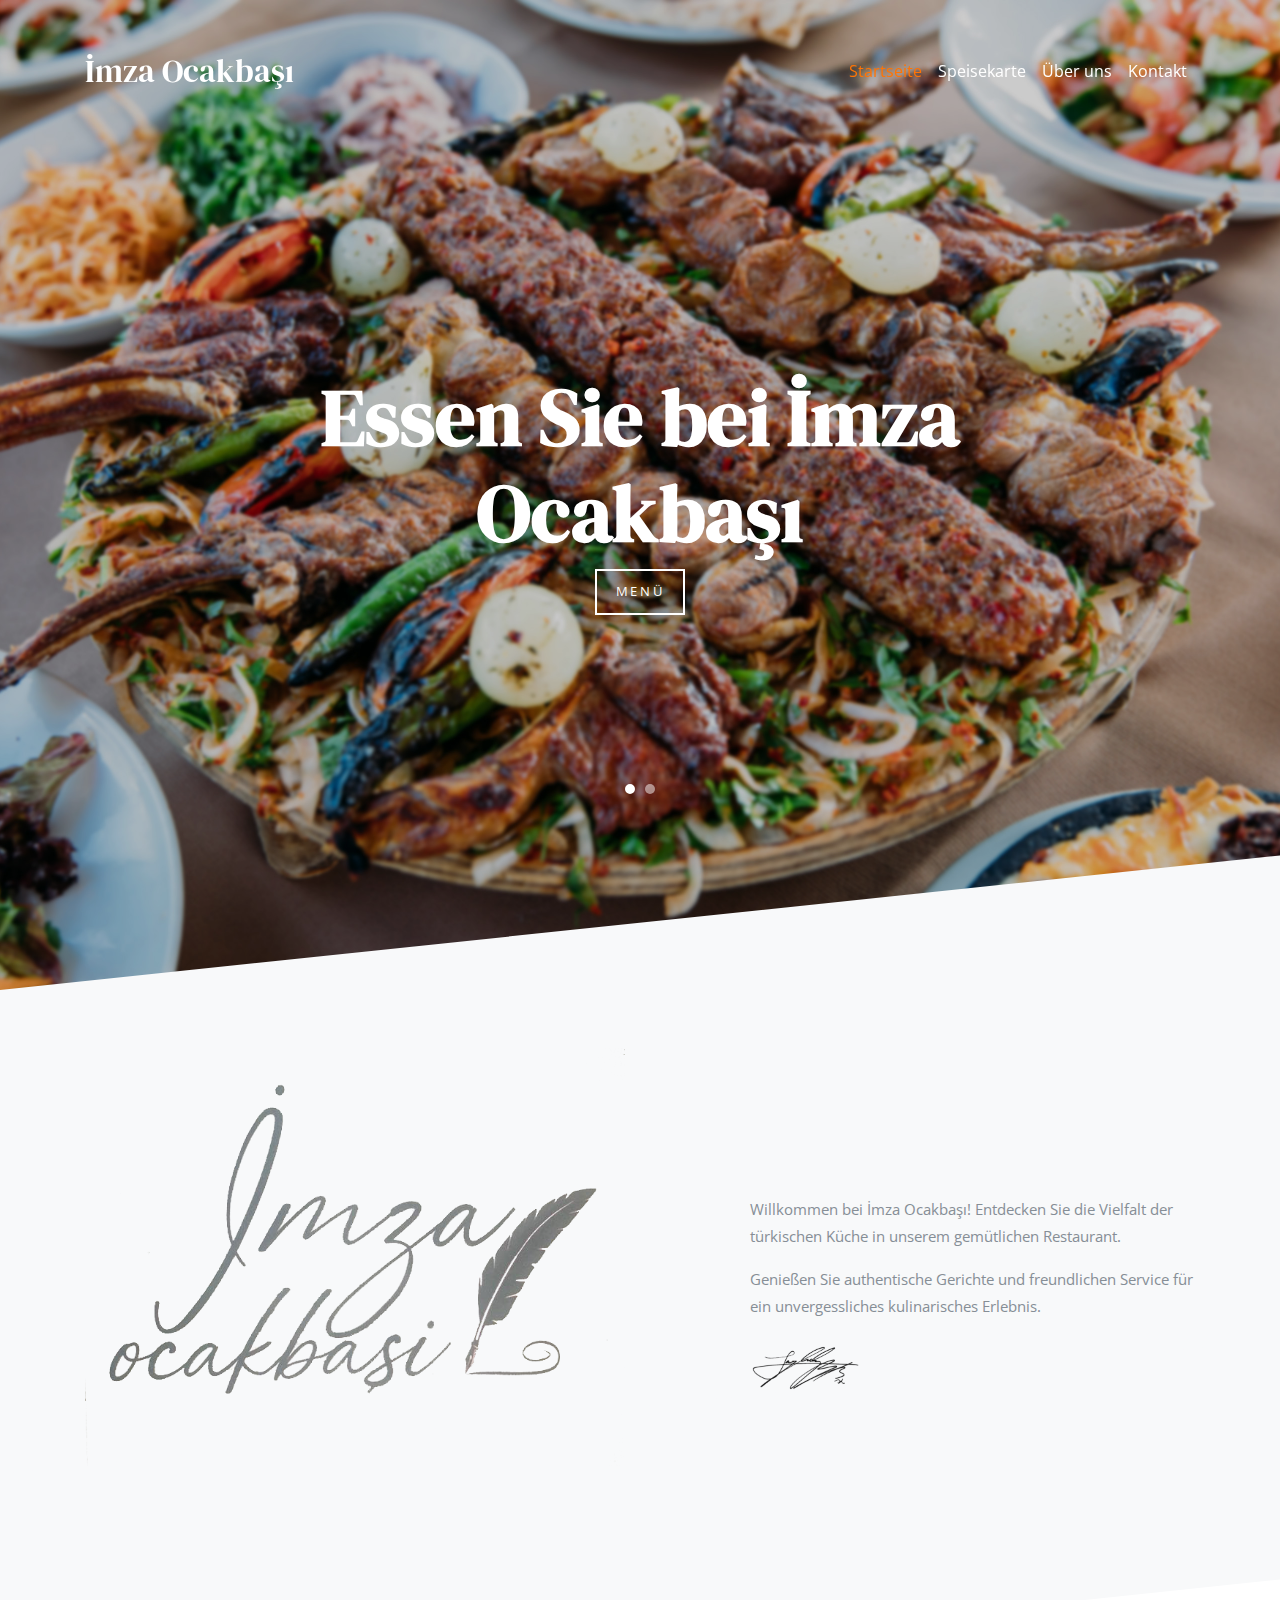
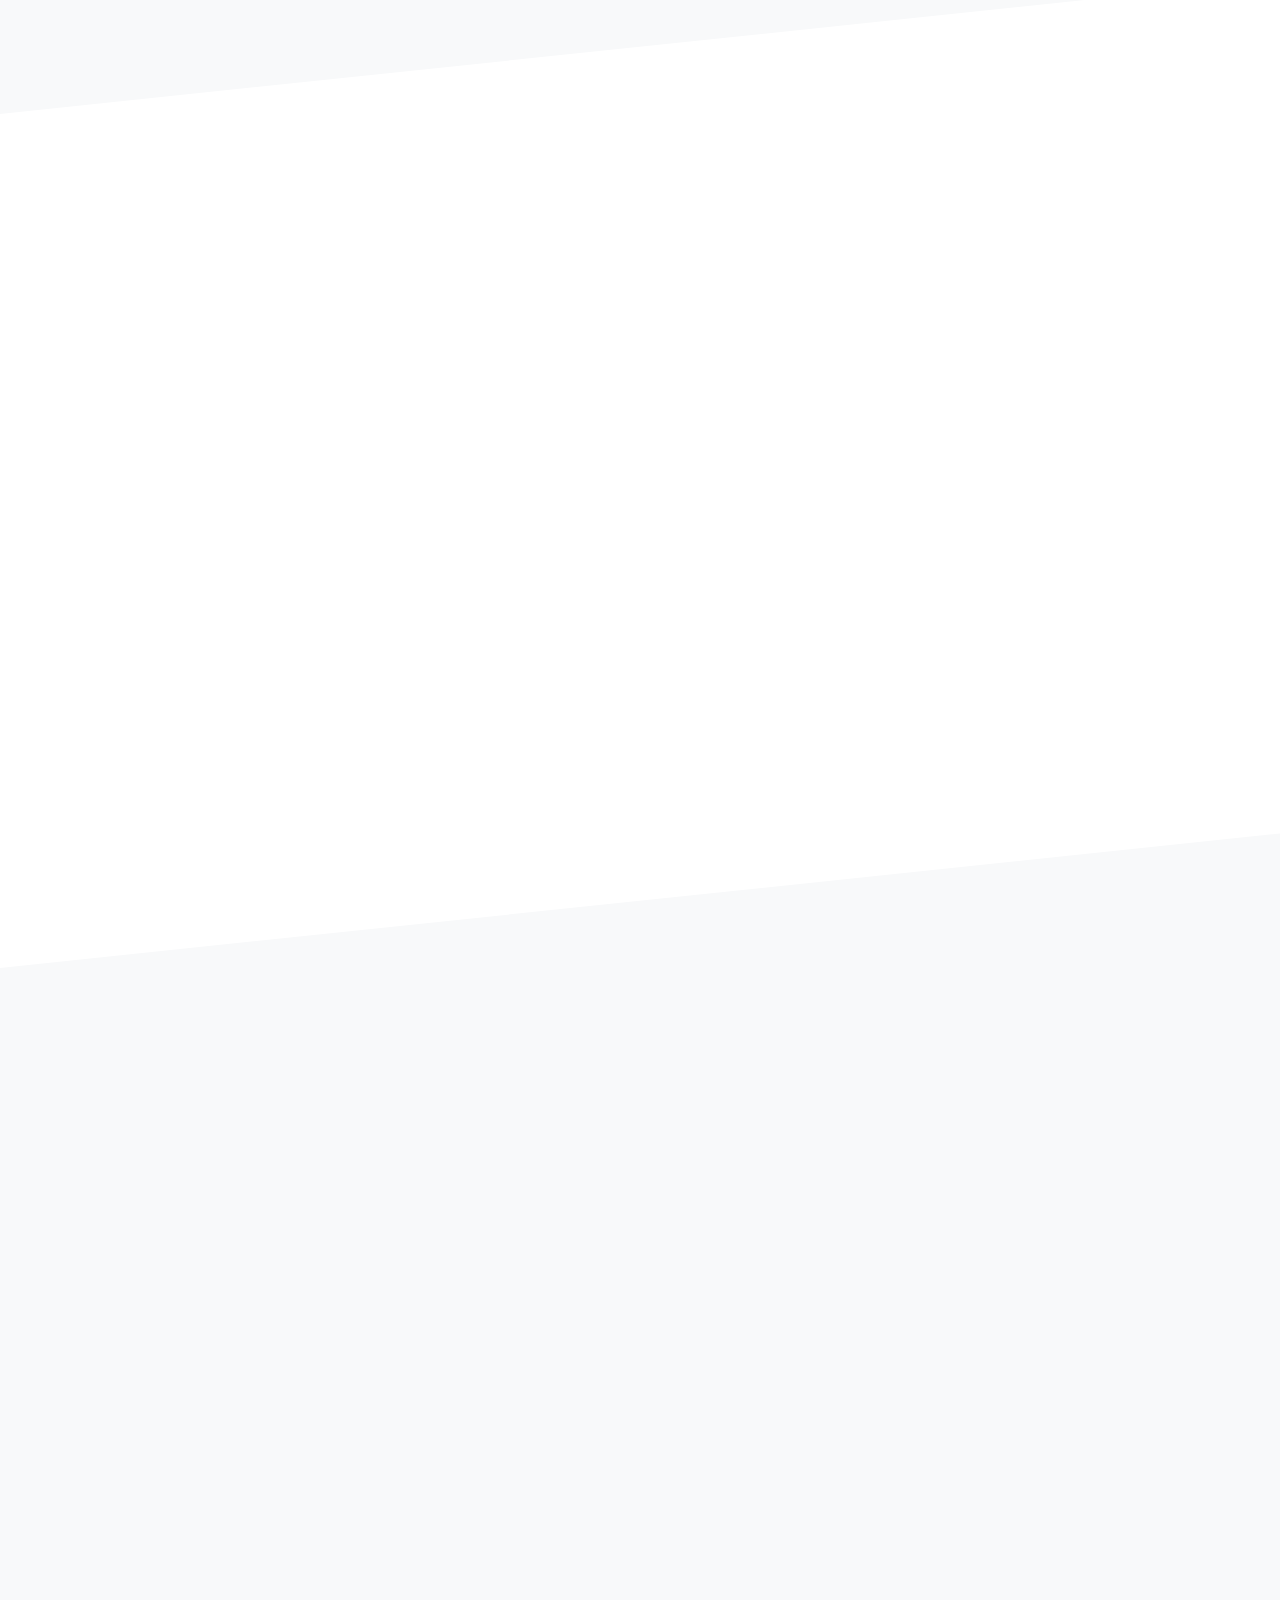
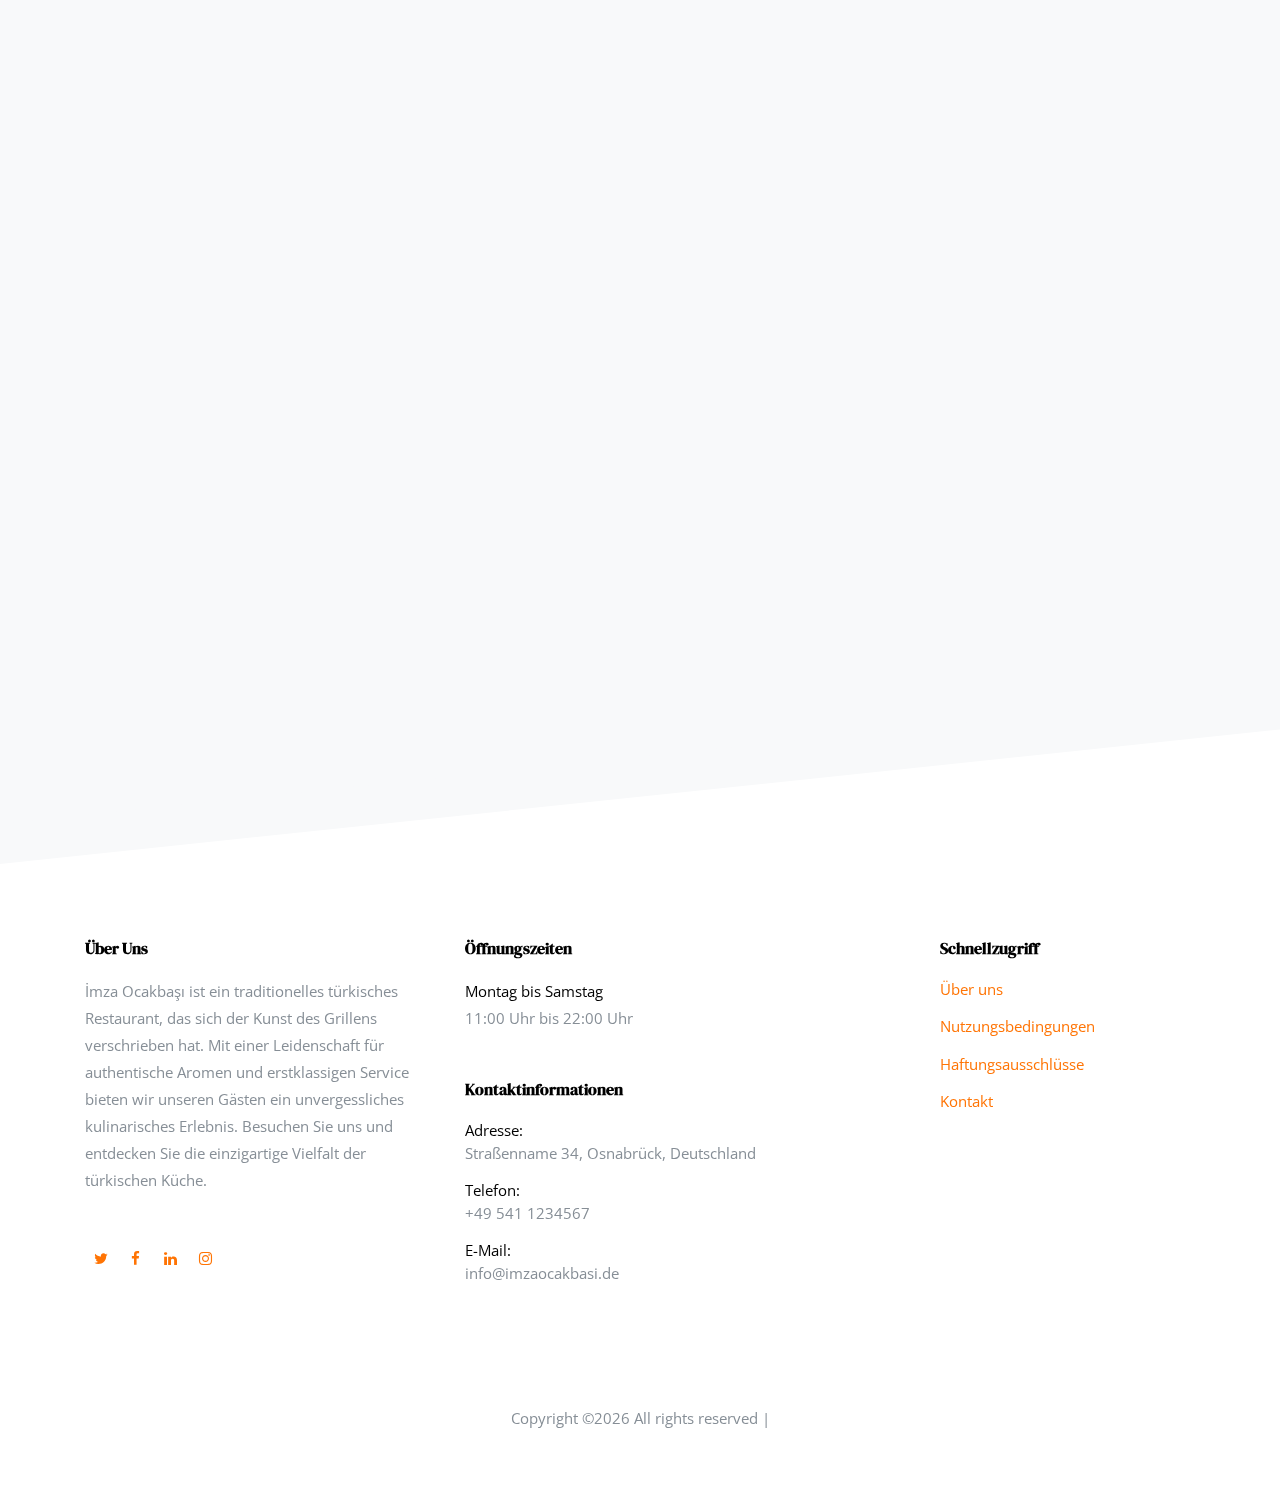
==== commit 99d28a20: "Update The Food Menu" ====
--- a/index.html
+++ b/index.html
@@ -26,6 +26,7 @@
 
     <!-- Theme Style -->
     <link rel="stylesheet" href="css/style.css">
+    <link rel="stylesheet" href="css/custom.css">
   </head>
   <body>
     
@@ -52,9 +53,6 @@
                 <a class="nav-link" href="contact.html">Kontakt</a>
               </li>
             </ul>
-
-            
-            
           </div>
         </div>
       </nav>
@@ -138,13 +136,1499 @@
 
     
 
-    <section class="section bg-light  top-slant-white bottom-slant-gray">
-
+    <section class="section bg-light  top-slant-white bottom-slant-gray" style="z-index: 0">
       <div class="clearfix mb-5 pb-5">
         <div class="container-fluid">
           <div class="row" data-aos="fade">
             <div class="col-md-12 text-center heading-wrap">
               <h2>Unsere Speisekarte</h2>
+            </div>
+            <div class="col-12">
+              <div class="row mt-0 mt-md-3 mt-lg-5">
+                <div class="mb-4 mb-lg-0 col-md-4 col-lg-3 col-xl-2">
+                  <ul class="list-unstyled filterBtnWrapper nav nav-tabs" id="myTab" role="tablist">
+                    <li class="nav-item" role="presentation"><button class=" active" id="appetizers_Soups_tab" data-toggle="tab" data-target="#appetizers_Soups" type="button" role="tab" aria-controls="appetizers_Soups" aria-selected="true">Vorspeisen & Suppen</button></li>
+                    <li class="nav-item" role="presentation"><button class="" id="mainDishes_tab" data-toggle="tab" data-target="#mainDishes" type="button" role="tab" aria-controls="mainDishes" aria-selected="false">Hauptgerichte</button></li>
+                    <li class="nav-item" role="presentation"><button class="" id="meatDishes_tab" data-toggle="tab" data-target="#meatDishes" type="button" role="tab" aria-controls="meatDishes" aria-selected="false">Fleischgerichte</button></li>
+                    <li class="nav-item" role="presentation"><button class="" id="vegetarianDishes_tab" data-toggle="tab" data-target="#vegetarianDishes" type="button" role="tab" aria-controls="vegetarianDishes" aria-selected="false">Vegetarische Gerichte</button></li>
+                    <li class="nav-item" role="presentation"><button class="" id="pizza_Pide_tab" data-toggle="tab" data-target="#pizza_Pide" type="button" role="tab" aria-controls="pizza_Pide" aria-selected="false"> Pizza & Pide</button></li>
+                    <li class="nav-item" role="presentation"><button class="" id="pasta_Casseroles_tab" data-toggle="tab" data-target="#pasta_Casseroles" type="button" role="tab" aria-controls="pasta_Casseroles" aria-selected="false">Pasta & Aufläufe</button></li>
+                    <li class="nav-item" role="presentation"><button class="" id="salads_tab" data-toggle="tab" data-target="#salads" type="button" role="tab" aria-controls="salads" aria-selected="false">Salate</button></li>
+                    <li class="nav-item" role="presentation"><button class="" id="sidesExtras_tab" data-toggle="tab" data-target="#sidesExtras" type="button" role="tab" aria-controls="sidesExtras" aria-selected="false">Beilagen & Extras</button></li>
+                    <li class="nav-item" role="presentation"><button class="" id="desserts_tab" data-toggle="tab" data-target="#desserts" type="button" role="tab" aria-controls="desserts" aria-selected="false">Nachspeisen</button></li>
+                    <li class="nav-item" role="presentation"><button class="" id="beverages_tab" data-toggle="tab" data-target="#beverages" type="button" role="tab" aria-controls="beverages" aria-selected="false">Getränke</button></li>
+                  </ul>
+                </div>
+                <div class="col-md-8 col-lg-9 col-xl-10">
+                  <div class="tab-content" id="myTabContent">
+                    <div class="tab-pane fade show active" id="appetizers_Soups" role="tabpanel" aria-labelledby="appetizers_Soups_tab">
+                      <h2 class="text-center">Vorspeisen & Suppen</h2>
+                      <div class="row">
+                        <!-- Vorspeisen & Suppen -->
+                        <div class="col-lg-6 col-xl-4 d-flex mb-4 menu-item-card-wrapper appetizers&Soups">
+                          <div class="menu-item-card d-flex flex-column w-100 py-4 px-3 p-lg-4">
+                            <div class="card-heading d-flex justify-content-between">
+                              <div class="food-name">Pizzabrötchen mit Aioli</div>
+                              <div class="food-price">5,00 €</div>
+                            </div>
+                            <p class="food-description mb-0"> </p>
+                          </div>
+                        </div>
+                        <div class="col-lg-6 col-xl-4 d-flex mb-4 menu-item-card-wrapper appetizers&Soups">
+                          <div class="menu-item-card d-flex flex-column w-100 py-4 px-3 p-lg-4">
+                            <div class="card-heading d-flex justify-content-between">
+                              <div class="food-name">Gefüllte Pizzabrötchen mit</div>
+                              <div class="food-price">6,00 €</div>
+                            </div>
+                            <p class="food-description mb-0">(inkl..Aioli) - Käse</p>
+                          </div>
+                        </div>
+                        <div class="col-lg-6 col-xl-4 d-flex mb-4 menu-item-card-wrapper appetizers&Soups">
+                          <div class="menu-item-card d-flex flex-column w-100 py-4 px-3 p-lg-4">
+                            <div class="card-heading d-flex justify-content-between">
+                              <div class="food-name">Gefüllte Pizzabrötchen mit</div>
+                              <div class="food-price">6,50 €</div>
+                            </div>
+                            <p class="food-description mb-0">(inkl..Aioli) - Formfleisch</p>
+                          </div>
+                        </div>
+                        <div class="col-lg-6 col-xl-4 d-flex mb-4 menu-item-card-wrapper appetizers&Soups">
+                          <div class="menu-item-card d-flex flex-column w-100 py-4 px-3 p-lg-4">
+                            <div class="card-heading d-flex justify-content-between">
+                              <div class="food-name">Gefüllte Pizzabrötchen mit</div>
+                              <div class="food-price">6,50 €</div>
+                            </div>
+                            <p class="food-description mb-0">(inkl..Aioli) - Salami</p>
+                          </div>
+                        </div>
+                        <div class="col-lg-6 col-xl-4 d-flex mb-4 menu-item-card-wrapper appetizers&Soups">
+                          <div class="menu-item-card d-flex flex-column w-100 py-4 px-3 p-lg-4">
+                            <div class="card-heading d-flex justify-content-between">
+                              <div class="food-name">Gefüllte Pizzabrötchen mit</div>
+                              <div class="food-price">7,00 €</div>
+                            </div>
+                            <p class="food-description mb-0">(inkl..Aioli) - Sucuk</p>
+                          </div>
+                        </div>
+                        <div class="col-lg-6 col-xl-4 d-flex mb-4 menu-item-card-wrapper appetizers&Soups">
+                          <div class="menu-item-card d-flex flex-column w-100 py-4 px-3 p-lg-4">
+                            <div class="card-heading d-flex justify-content-between">
+                              <div class="food-name">Gefüllte Pizzabrötchen mit</div>
+                              <div class="food-price">7,00 €</div>
+                            </div>
+                            <p class="food-description mb-0">(inkl..Aioli) - Thunfisch</p>
+                          </div>
+                        </div>
+                        <div class="col-lg-6 col-xl-4 d-flex mb-4 menu-item-card-wrapper appetizers&Soups">
+                          <div class="menu-item-card d-flex flex-column w-100 py-4 px-3 p-lg-4">
+                            <div class="card-heading d-flex justify-content-between">
+                              <div class="food-name">Gefüllte Pizzabrötchen mit</div>
+                              <div class="food-price">7,00 €</div>
+                            </div>
+                            <p class="food-description mb-0">(inkl..Aioli) - Dönerfleisch</p>
+                          </div>
+                        </div>
+                        <div class="col-lg-6 col-xl-4 d-flex mb-4 menu-item-card-wrapper appetizers&Soups">
+                          <div class="menu-item-card d-flex flex-column w-100 py-4 px-3 p-lg-4">
+                            <div class="card-heading d-flex justify-content-between">
+                              <div class="food-name">Antipastiteller</div>
+                              <div class="food-price">9,00 €</div>
+                            </div>
+                            <p class="food-description mb-0"> gebratenes Gemüse mit Hirtenkäse, Rucola & Oliven</p>
+                          </div>
+                        </div>
+                        <div class="col-lg-6 col-xl-4 d-flex mb-4 menu-item-card-wrapper appetizers&Soups">
+                          <div class="menu-item-card d-flex flex-column w-100 py-4 px-3 p-lg-4">
+                            <div class="card-heading d-flex justify-content-between">
+                              <div class="food-name"> Gebratene Pilze</div>
+                              <div class="food-price">6,50 €</div>
+                            </div>
+                            <p class="food-description mb-0"> mit Zwiebeln & Knoblauchsoße</p>
+                          </div>
+                        </div>
+                        <div class="col-lg-6 col-xl-4 d-flex mb-4 menu-item-card-wrapper appetizers&Soups">
+                          <div class="menu-item-card d-flex flex-column w-100 py-4 px-3 p-lg-4">
+                            <div class="card-heading d-flex justify-content-between">
+                              <div class="food-name">Broccoli Teller</div>
+                              <div class="food-price">6,50 €</div>
+                            </div>
+                            <p class="food-description mb-0">gebratener Broccoli mit Joghurt-Knoblauchsoße & Bu9eröl</p>
+                          </div>
+                        </div>
+                        <div class="col-lg-6 col-xl-4 d-flex mb-4 menu-item-card-wrapper appetizers&Soups">
+                          <div class="menu-item-card d-flex flex-column w-100 py-4 px-3 p-lg-4">
+                            <div class="card-heading d-flex justify-content-between">
+                              <div class="food-name">Cig Köfte</div>
+                              <div class="food-price">6,50 €</div>
+                            </div>
+                            <p class="food-description mb-0">mit Eisbergsalat, Zwiebeln, Zitrone & Petersilie</p>
+                          </div>
+                        </div>
+                        <div class="col-lg-6 col-xl-4 d-flex mb-4 menu-item-card-wrapper appetizers&Soups">
+                          <div class="menu-item-card d-flex flex-column w-100 py-4 px-3 p-lg-4">
+                            <div class="card-heading d-flex justify-content-between">
+                              <div class="food-name">Yaprak Sarma</div>
+                              <div class="food-price">6,00  €</div>
+                            </div>
+                            <p class="food-description mb-0">gefüllte Weinblä9er mit Zaziki (8 Stück)</p>
+                          </div>
+                        </div>
+                        <div class="col-lg-6 col-xl-4 d-flex mb-4 menu-item-card-wrapper appetizers&Soups">
+                          <div class="menu-item-card d-flex flex-column w-100 py-4 px-3 p-lg-4">
+                            <div class="card-heading d-flex justify-content-between">
+                              <div class="food-name">Paprika in Kaymak</div>
+                              <div class="food-price">6,50 €</div>
+                            </div>
+                            <p class="food-description mb-0"></p>
+                          </div>
+                        </div>
+                        <div class="col-lg-6 col-xl-4 d-flex mb-4 menu-item-card-wrapper appetizers&Soups">
+                          <div class="menu-item-card d-flex flex-column w-100 py-4 px-3 p-lg-4">
+                            <div class="card-heading d-flex justify-content-between">
+                              <div class="food-name">Mercimek</div>
+                              <div class="food-price">5,00 €</div>
+                            </div>
+                            <p class="food-description mb-0">Linsensuppe</p>
+                          </div>
+                        </div>
+                        <div class="col-lg-6 col-xl-4 d-flex mb-4 menu-item-card-wrapper appetizers&Soups">
+                          <div class="menu-item-card d-flex flex-column w-100 py-4 px-3 p-lg-4">
+                            <div class="card-heading d-flex justify-content-between">
+                              <div class="food-name">Hühnersuppe</div>
+                              <div class="food-price">6,00 €</div>
+                            </div>
+                            <p class="food-description mb-0"></p>
+                          </div>
+                        </div>
+                        <div class="col-lg-6 col-xl-4 d-flex mb-4 menu-item-card-wrapper appetizers&Soups">
+                          <div class="menu-item-card d-flex flex-column w-100 py-4 px-3 p-lg-4">
+                            <div class="card-heading d-flex justify-content-between">
+                              <div class="food-name">Fleischsuppe</div>
+                              <div class="food-price">7,00 €</div>
+                            </div>
+                            <p class="food-description mb-0"></p>
+                          </div>
+                        </div>
+                      </div>
+                    </div>
+                    <div class="tab-pane fade" id="mainDishes" role="tabpanel" aria-labelledby="mainDishes_tab">
+                      <h2 class="text-center">Hauptgerichte</h2>
+                      <div class="row">
+                        <!-- mainDishes -->
+                        <div class="col-lg-6 col-xl-4 d-flex mb-4 menu-item-card-wrapper mainDishes">
+                          <div class="menu-item-card d-flex flex-column w-100 py-4 px-3 p-lg-4">
+                            <div class="card-heading d-flex justify-content-between">
+                              <div class="food-name">Döner Sandwich</div>
+                              <div class="food-price">7,00 €</div>
+                            </div>
+                            <p class="food-description mb-0">mit Fladenbrot,Dönerfleisch,Salat & Soße</p>
+                          </div>
+                        </div>
+                        <div class="col-lg-6 col-xl-4 d-flex mb-4 menu-item-card-wrapper mainDishes">
+                          <div class="menu-item-card d-flex flex-column w-100 py-4 px-3 p-lg-4">
+                            <div class="card-heading d-flex justify-content-between">
+                              <div class="food-name">Yaprak Sandwich</div>
+                              <div class="food-price">9,50 €</div>
+                            </div>
+                            <p class="food-description mb-0">mit Fladenbrot,Steakfleisch,Salat & Soße</p>
+                          </div>
+                        </div>
+                        <div class="col-lg-6 col-xl-4 d-flex mb-4 menu-item-card-wrapper mainDishes">
+                          <div class="menu-item-card d-flex flex-column w-100 py-4 px-3 p-lg-4">
+                            <div class="card-heading d-flex justify-content-between">
+                              <div class="food-name"> SRis Sandwich</div>
+                              <div class="food-price">7,00 €</div>
+                            </div>
+                            <p class="food-description mb-0">mit Fladenbrot, Gefügelwurst,Krautsalat & Soße</p>
+                          </div>
+                        </div>
+                        <div class="col-lg-6 col-xl-4 d-flex mb-4 menu-item-card-wrapper mainDishes">
+                          <div class="menu-item-card d-flex flex-column w-100 py-4 px-3 p-lg-4">
+                            <div class="card-heading d-flex justify-content-between">
+                              <div class="food-name"> SRis Sandwich Spezial</div>
+                              <div class="food-price">8,00 €</div>
+                            </div>
+                            <p class="food-description mb-0">mit Fladenbrot, Gefügelwurst,Pommes Majo & Ketchup</p>
+                          </div>
+                        </div>
+                        <div class="col-lg-6 col-xl-4 d-flex mb-4 menu-item-card-wrapper mainDishes">
+                          <div class="menu-item-card d-flex flex-column w-100 py-4 px-3 p-lg-4">
+                            <div class="card-heading d-flex justify-content-between">
+                              <div class="food-name"> Lahmacun</div>
+                              <div class="food-price">6,00 €</div>
+                            </div>
+                            <p class="food-description mb-0">mit Salat & Soße</p>
+                          </div>
+                        </div>
+                        <div class="col-lg-6 col-xl-4 d-flex mb-4 menu-item-card-wrapper mainDishes">
+                          <div class="menu-item-card d-flex flex-column w-100 py-4 px-3 p-lg-4">
+                            <div class="card-heading d-flex justify-content-between">
+                              <div class="food-name"> Lahmacun Spezial</div>
+                              <div class="food-price">8,00 €</div>
+                            </div>
+                            <p class="food-description mb-0">mit Dönerfleisch,Salat &Soße</p>
+                          </div>
+                        </div>
+                        <div class="col-lg-6 col-xl-4 d-flex mb-4 menu-item-card-wrapper mainDishes">
+                          <div class="menu-item-card d-flex flex-column w-100 py-4 px-3 p-lg-4">
+                            <div class="card-heading d-flex justify-content-between">
+                              <div class="food-name"> Lahmacun Imza</div>
+                              <div class="food-price">8,50 €</div>
+                            </div>
+                            <p class="food-description mb-0">mit Dönerfleisch, Pommes & Hollandaise</p>
+                          </div>
+                        </div>
+                        <div class="col-lg-6 col-xl-4 d-flex mb-4 menu-item-card-wrapper mainDishes">
+                          <div class="menu-item-card d-flex flex-column w-100 py-4 px-3 p-lg-4">
+                            <div class="card-heading d-flex justify-content-between">
+                              <div class="food-name"> Dürum</div>
+                              <div class="food-price">7,50 €</div>
+                            </div>
+                            <p class="food-description mb-0">mit Dönerfleisch,,Salat & Soße</p>
+                          </div>
+                        </div>
+                        <div class="col-lg-6 col-xl-4 d-flex mb-4 menu-item-card-wrapper mainDishes">
+                          <div class="menu-item-card d-flex flex-column w-100 py-4 px-3 p-lg-4">
+                            <div class="card-heading d-flex justify-content-between">
+                              <div class="food-name"> Dürum Imza</div>
+                              <div class="food-price">8,00 €</div>
+                            </div>
+                            <p class="food-description mb-0">mit Dönerfleisch,Pommes & Hollandaise</p>
+                          </div>
+                        </div>
+                        <div class="col-lg-6 col-xl-4 d-flex mb-4 menu-item-card-wrapper mainDishes">
+                          <div class="menu-item-card d-flex flex-column w-100 py-4 px-3 p-lg-4">
+                            <div class="card-heading d-flex justify-content-between">
+                              <div class="food-name">Dönerbox</div>
+                              <div class="food-price">6,50 €</div>
+                            </div>
+                            <p class="food-description mb-0">mit Dönerfleisch,Pommes oder Reis & Soße</p>
+                          </div>
+                        </div>
+                        <div class="col-lg-6 col-xl-4 d-flex mb-4 menu-item-card-wrapper mainDishes">
+                          <div class="menu-item-card d-flex flex-column w-100 py-4 px-3 p-lg-4">
+                            <div class="card-heading d-flex justify-content-between">
+                              <div class="food-name">Dönerteller</div>
+                              <div class="food-price">12,00 €</div>
+                            </div>
+                            <p class="food-description mb-0">mit Dönerfleisch,,Pommes oder Reis,Salat & Soße</p>
+                          </div>
+                        </div>
+                        <div class="col-lg-6 col-xl-4 d-flex mb-4 menu-item-card-wrapper mainDishes">
+                          <div class="menu-item-card d-flex flex-column w-100 py-4 px-3 p-lg-4">
+                            <div class="card-heading d-flex justify-content-between">
+                              <div class="food-name">Yapkrak Teller</div>
+                              <div class="food-price">15,00 €</div>
+                            </div>
+                            <p class="food-description mb-0">mit Steakfleisch, Pommes oder Reis, Salat & Soße</p>
+                          </div>
+                        </div>
+                        <div class="col-lg-6 col-xl-4 d-flex mb-4 menu-item-card-wrapper mainDishes">
+                          <div class="menu-item-card d-flex flex-column w-100 py-4 px-3 p-lg-4">
+                            <div class="card-heading d-flex justify-content-between">
+                              <div class="food-name">Lahmacun Menü</div>
+                              <div class="food-price">15,00 €</div>
+                            </div>
+                            <p class="food-description mb-0">Lahmacun,,Pommes,,Salat & Soße</p>
+                          </div>
+                        </div>
+                      </div>
+                    </div>
+                    <div class="tab-pane fade" id="meatDishes" role="tabpanel" aria-labelledby="meatDishes_tab">
+                      <h2 class="text-center">Fleischgerichte</h2>
+                      <div class="row">
+                        <!-- meatDishes -->
+                        <div class="col-lg-6 col-xl-4 d-flex mb-4 menu-item-card-wrapper meatDishes">
+                          <div class="menu-item-card d-flex flex-column w-100 py-4 px-3 p-lg-4">
+                            <div class="card-heading d-flex justify-content-between">
+                              <div class="food-name">Adana Teller (pikant )</div>
+                              <div class="food-price">17,00 €</div>
+                            </div>
+                            <p class="food-description mb-0">Hackfleischspieß,Salat & Soße</p>
+                          </div>
+                        </div>
+                        <div class="col-lg-6 col-xl-4 d-flex mb-4 menu-item-card-wrapper meatDishes">
+                          <div class="menu-item-card d-flex flex-column w-100 py-4 px-3 p-lg-4">
+                            <div class="card-heading d-flex justify-content-between">
+                              <div class="food-name">Urfa Teller ( mild )</div>
+                              <div class="food-price">17,00 €</div>
+                            </div>
+                            <p class="food-description mb-0">Hackfleischspieß,Salat & Soße</p>
+                          </div>
+                        </div>
+                        <div class="col-lg-6 col-xl-4 d-flex mb-4 menu-item-card-wrapper meatDishes">
+                          <div class="menu-item-card d-flex flex-column w-100 py-4 px-3 p-lg-4">
+                            <div class="card-heading d-flex justify-content-between">
+                              <div class="food-name">Kuzu Si ( Lammspieß Teller )</div>
+                              <div class="food-price">18,00 €</div>
+                            </div>
+                            <p class="food-description mb-0">Lammspieß,,Salat & Soße</p>
+                          </div>
+                        </div>
+                        <div class="col-lg-6 col-xl-4 d-flex mb-4 menu-item-card-wrapper meatDishes">
+                          <div class="menu-item-card d-flex flex-column w-100 py-4 px-3 p-lg-4">
+                            <div class="card-heading d-flex justify-content-between">
+                              <div class="food-name">Lammkotelett Teller</div>
+                              <div class="food-price">22,00 €</div>
+                            </div>
+                            <p class="food-description mb-0">Lammkotelett,Salat & Soße</p>
+                          </div>
+                        </div>
+                        <div class="col-lg-6 col-xl-4 d-flex mb-4 menu-item-card-wrapper meatDishes">
+                          <div class="menu-item-card d-flex flex-column w-100 py-4 px-3 p-lg-4">
+                            <div class="card-heading d-flex justify-content-between">
+                              <div class="food-name">Köfte Teller (Frikadellen )</div>
+                              <div class="food-price">17,00 €</div>
+                            </div>
+                            <p class="food-description mb-0">Köfte,Salat & Soße</p>
+                          </div>
+                        </div>
+                        <div class="col-lg-6 col-xl-4 d-flex mb-4 menu-item-card-wrapper meatDishes">
+                          <div class="menu-item-card d-flex flex-column w-100 py-4 px-3 p-lg-4">
+                            <div class="card-heading d-flex justify-content-between">
+                              <div class="food-name"> Cevapcici Teller</div>
+                              <div class="food-price">14,50 €</div>
+                            </div>
+                            <p class="food-description mb-0">Cevapcici,Salat, Kaymak & Soße (10 Stück)</p>
+                          </div>
+                        </div>
+                        <div class="col-lg-6 col-xl-4 d-flex mb-4 menu-item-card-wrapper meatDishes">
+                          <div class="menu-item-card d-flex flex-column w-100 py-4 px-3 p-lg-4">
+                            <div class="card-heading d-flex justify-content-between">
+                              <div class="food-name"> Sucuk Teller ( Knoblauchwurst )</div>
+                              <div class="food-price">15,00 €</div>
+                            </div>
+                            <p class="food-description mb-0">gegrilllte Sucuk,Salat & Soße</p>
+                          </div>
+                        </div>
+                        <div class="col-lg-6 col-xl-4 d-flex mb-4 menu-item-card-wrapper meatDishes">
+                          <div class="menu-item-card d-flex flex-column w-100 py-4 px-3 p-lg-4">
+                            <div class="card-heading d-flex justify-content-between">
+                              <div class="food-name"> Iskender Teller</div>
+                              <div class="food-price">17,00 €</div>
+                            </div>
+                            <p class="food-description mb-0">geröstetes Brot,Dönerfleisch,Tomatensoße,Naturjoghurt und Bu9eröl</p>
+                          </div>
+                        </div>
+                        <div class="col-lg-6 col-xl-4 d-flex mb-4 menu-item-card-wrapper meatDishes">
+                          <div class="menu-item-card d-flex flex-column w-100 py-4 px-3 p-lg-4">
+                            <div class="card-heading d-flex justify-content-between">
+                              <div class="food-name"> Karisik Izgara ( gemischter Grillteller )</div>
+                              <div class="food-price">
+                                <ul class="list-unstyled">
+                                  <li>1 person 22,00 €</li>
+                                  <li>2 person 42,00 €</li>
+                                  <li>3 person 63,00 €</li>
+                                  <li>4 person 82,00 €</li>
+                                </ul>
+                              </div>
+                            </div>
+                            <p class="food-description mb-0">4 verschiedene Fleischsorten,Pommes und Reis,Salat & Soße</p>
+                          </div>
+                        </div>
+                        <div class="col-lg-6 col-xl-4 d-flex mb-4 menu-item-card-wrapper meatDishes">
+                          <div class="menu-item-card d-flex flex-column w-100 py-4 px-3 p-lg-4">
+                            <div class="card-heading d-flex justify-content-between">
+                              <div class="food-name"> Imza Spezial</div>
+                              <div class="food-price">
+                                <ul class="list-unstyled">
+                                  <li>1 person 27,00 €</li>
+                                  <li>2 person 52,00 €</li>
+                                  <li>3 person 75,00 €</li>
+                                  <li>4 person 100,00 €</li>
+                                </ul>
+                              </div>
+                            </div>
+                            <p class="food-description mb-0">Lassen Sie sich überraschen</p>
+                          </div>
+                        </div>
+                        <div class="col-lg-6 col-xl-4 d-flex mb-4 menu-item-card-wrapper meatDishes">
+                          <div class="menu-item-card d-flex flex-column w-100 py-4 px-3 p-lg-4">
+                            <div class="card-heading d-flex justify-content-between">
+                              <div class="food-name">Tavuk Spieß</div>
+                              <div class="food-price">16,00 €</div>
+                            </div>
+                            <p class="food-description mb-0">Hähnchenspieß,Pommes oder Reis,Salat & Soße</p>
+                          </div>
+                        </div>
+                        <div class="col-lg-6 col-xl-4 d-flex mb-4 menu-item-card-wrapper meatDishes">
+                          <div class="menu-item-card d-flex flex-column w-100 py-4 px-3 p-lg-4">
+                            <div class="card-heading d-flex justify-content-between">
+                              <div class="food-name">Tavuk Kanat</div>
+                              <div class="food-price">16,00 €</div>
+                            </div>
+                            <p class="food-description mb-0">Hähnchenflügel,Pommes oder Reis,Salat & Soße</p>
+                          </div>
+                        </div>
+                        <div class="col-lg-6 col-xl-4 d-flex mb-4 menu-item-card-wrapper meatDishes">
+                          <div class="menu-item-card d-flex flex-column w-100 py-4 px-3 p-lg-4">
+                            <div class="card-heading d-flex justify-content-between">
+                              <div class="food-name">Tavuk Pirzola</div>
+                              <div class="food-price">19,00 €</div>
+                            </div>
+                            <p class="food-description mb-0">Hähnchenkotele9, Pommes oder Reis,Salat & Soße</p>
+                          </div>
+                        </div>
+                        <div class="col-lg-6 col-xl-4 d-flex mb-4 menu-item-card-wrapper meatDishes">
+                          <div class="menu-item-card d-flex flex-column w-100 py-4 px-3 p-lg-4">
+                            <div class="card-heading d-flex justify-content-between">
+                              <div class="food-name">Karisik Tavuk Izgara</div>
+                              <div class="food-price">20,00 €</div>
+                            </div>
+                            <p class="food-description mb-0">gemischter, Geflügelteller,Pommes oder Reis,Salat & Soße</p>
+                          </div>
+                        </div>
+                        <div class="col-lg-6 col-xl-4 d-flex mb-4 menu-item-card-wrapper meatDishes">
+                          <div class="menu-item-card d-flex flex-column w-100 py-4 px-3 p-lg-4">
+                            <div class="card-heading d-flex justify-content-between">
+                              <div class="food-name">Adana Dürüm (p ikant )</div>
+                              <div class="food-price">10,00 €</div>
+                            </div>
+                            <p class="food-description mb-0">Hackfleischspieß,Salat & Soße</p>
+                          </div>
+                        </div>
+                        <div class="col-lg-6 col-xl-4 d-flex mb-4 menu-item-card-wrapper meatDishes">
+                          <div class="menu-item-card d-flex flex-column w-100 py-4 px-3 p-lg-4">
+                            <div class="card-heading d-flex justify-content-between">
+                              <div class="food-name">Urfa Dürüm ( mild )</div>
+                              <div class="food-price">10,00 €</div>
+                            </div>
+                            <p class="food-description mb-0">Hackfleischspieß,Salat & Soße</p>
+                          </div>
+                        </div>
+                        <div class="col-lg-6 col-xl-4 d-flex mb-4 menu-item-card-wrapper meatDishes">
+                          <div class="menu-item-card d-flex flex-column w-100 py-4 px-3 p-lg-4">
+                            <div class="card-heading d-flex justify-content-between">
+                              <div class="food-name">Tavuk Sis Dürüm</div>
+                              <div class="food-price">10,00 €</div>
+                            </div>
+                            <p class="food-description mb-0">Hähchenspieß,Salat & Soße</p>
+                          </div>
+                        </div>
+                        <div class="col-lg-6 col-xl-4 d-flex mb-4 menu-item-card-wrapper meatDishes">
+                          <div class="menu-item-card d-flex flex-column w-100 py-4 px-3 p-lg-4">
+                            <div class="card-heading d-flex justify-content-between">
+                              <div class="food-name">Sucuk Dürum</div>
+                              <div class="food-price">10,00 €</div>
+                            </div>
+                            <p class="food-description mb-0">Knoblauchwurst,,Salat & Soße</p>
+                          </div>
+                        </div>
+                        <div class="col-lg-6 col-xl-4 d-flex mb-4 menu-item-card-wrapper meatDishes">
+                          <div class="menu-item-card d-flex flex-column w-100 py-4 px-3 p-lg-4">
+                            <div class="card-heading d-flex justify-content-between">
+                              <div class="food-name">Balkan Dürum</div>
+                              <div class="food-price">10,00 €</div>
+                            </div>
+                            <p class="food-description mb-0">Cevapcici,Salat & Soße</p>
+                          </div>
+                        </div>
+                      </div>
+                    </div>
+                    <div class="tab-pane fade" id="vegetarianDishes" role="tabpanel" aria-labelledby="vegetarianDishes_tab">
+                      <h2 class="text-center">Vegetarische Gerichte</h2>
+                      <div class="row">
+                        <!-- Vegetarian Dishes -->
+                        <div class="col-lg-6 col-xl-4 d-flex mb-4 menu-item-card-wrapper vegetarianDishes">
+                          <div class="menu-item-card d-flex flex-column w-100 py-4 px-3 p-lg-4">
+                            <div class="card-heading d-flex justify-content-between">
+                              <div class="food-name">Veggi Sandwich</div>
+                              <div class="food-price">5,50 €</div>
+                            </div>
+                            <p class="food-description mb-0">mit Fladenbrot,Salat,Hirtenkäse & Soße</p>
+                          </div>
+                        </div>
+                        <div class="col-lg-6 col-xl-4 d-flex mb-4 menu-item-card-wrapper vegetarianDishes">
+                          <div class="menu-item-card d-flex flex-column w-100 py-4 px-3 p-lg-4">
+                            <div class="card-heading d-flex justify-content-between">
+                              <div class="food-name">Veggi Sandwich Spezial</div>
+                              <div class="food-price">7,00 €</div>
+                            </div>
+                            <p class="food-description mb-0">mit Fladenbrot, gebratenem Gemüse,Salat,Hirtenkäse & Soße</p>
+                          </div>
+                        </div>
+                        <div class="col-lg-6 col-xl-4 d-flex mb-4 menu-item-card-wrapper vegetarianDishes">
+                          <div class="menu-item-card d-flex flex-column w-100 py-4 px-3 p-lg-4">
+                            <div class="card-heading d-flex justify-content-between">
+                              <div class="food-name">Veggi Dürüm</div>
+                              <div class="food-price">6,00 €</div>
+                            </div>
+                            <p class="food-description mb-0">mit Salat,Hirtenkäse & Soße</p>
+                          </div>
+                        </div>
+                        <div class="col-lg-6 col-xl-4 d-flex mb-4 menu-item-card-wrapper vegetarianDishes">
+                          <div class="menu-item-card d-flex flex-column w-100 py-4 px-3 p-lg-4">
+                            <div class="card-heading d-flex justify-content-between">
+                              <div class="food-name">Veggi Dürum Spezial</div>
+                              <div class="food-price">7,50 €</div>
+                            </div>
+                            <p class="food-description mb-0">mit gebratenem Gemüse,, Salat,, Hirtenkäse & Soße</p>
+                          </div>
+                        </div>
+                        <div class="col-lg-6 col-xl-4 d-flex mb-4 menu-item-card-wrapper vegetarianDishes">
+                          <div class="menu-item-card d-flex flex-column w-100 py-4 px-3 p-lg-4">
+                            <div class="card-heading d-flex justify-content-between">
+                              <div class="food-name">Falafel Sandwich</div>
+                              <div class="food-price">6,00 €</div>
+                            </div>
+                            <p class="food-description mb-0">mit Falafel,Salat,Hirtenkäse & Soße</p>
+                          </div>
+                        </div>
+                        <div class="col-lg-6 col-xl-4 d-flex mb-4 menu-item-card-wrapper vegetarianDishes">
+                          <div class="menu-item-card d-flex flex-column w-100 py-4 px-3 p-lg-4">
+                            <div class="card-heading d-flex justify-content-between">
+                              <div class="food-name">Falafel Dürum</div>
+                              <div class="food-price">6,50 €</div>
+                            </div>
+                            <p class="food-description mb-0">mit Falafel,Salat,Hirtenkäse & Soße</p>
+                          </div>
+                        </div>
+                        <div class="col-lg-6 col-xl-4 d-flex mb-4 menu-item-card-wrapper vegetarianDishes">
+                          <div class="menu-item-card d-flex flex-column w-100 py-4 px-3 p-lg-4">
+                            <div class="card-heading d-flex justify-content-between">
+                              <div class="food-name">Falafel Dürum Spezial</div>
+                              <div class="food-price">8,00 €</div>
+                            </div>
+                            <p class="food-description mb-0">mit Falafel,gebratenem Gemüse,Salat,Hirtenkäse & Soße</p>
+                          </div>
+                        </div>
+                        <div class="col-lg-6 col-xl-4 d-flex mb-4 menu-item-card-wrapper vegetarianDishes">
+                          <div class="menu-item-card d-flex flex-column w-100 py-4 px-3 p-lg-4">
+                            <div class="card-heading d-flex justify-content-between">
+                              <div class="food-name">Falafel Teller</div>
+                              <div class="food-price">10,00 €</div>
+                            </div>
+                            <p class="food-description mb-0">Falafel,Pommes oder Reis,Salat & Soße</p>
+                          </div>
+                        </div>
+                        <div class="col-lg-6 col-xl-4 d-flex mb-4 menu-item-card-wrapper vegetarianDishes">
+                          <div class="menu-item-card d-flex flex-column w-100 py-4 px-3 p-lg-4">
+                            <div class="card-heading d-flex justify-content-between">
+                              <div class="food-name">Falafel Teller Spezial</div>
+                              <div class="food-price">12,00 €</div>
+                            </div>
+                            <p class="food-description mb-0">Falafel,Pommes oder Reis, gebratenem Gemüse,Salat & Soße</p>
+                          </div>
+                        </div>
+                      </div>
+                    </div>
+                    <div class="tab-pane fade" id="pizza_Pide" role="tabpanel" aria-labelledby="pizza_Pide_tab">
+                      <h2 class="text-center">Pizza & Pide</h2>
+                      <div class="row">
+                        <!-- Pizza & Pide -->
+                        <div class="col-lg-6 col-xl-4 d-flex mb-4 menu-item-card-wrapper pizza&Pide">
+                          <div class="menu-item-card d-flex flex-column w-100 py-4 px-3 p-lg-4">
+                            <div class="card-heading d-flex justify-content-between">
+                              <div class="food-name">Magherita</div>
+                              <div class="food-price">8,00 €</div>
+                            </div>
+                            <p class="food-description mb-0">Tomatensoße,Käse & Oregano</p>
+                          </div>
+                        </div>
+                        <div class="col-lg-6 col-xl-4 d-flex mb-4 menu-item-card-wrapper pizza&Pide">
+                          <div class="menu-item-card d-flex flex-column w-100 py-4 px-3 p-lg-4">
+                            <div class="card-heading d-flex justify-content-between">
+                              <div class="food-name">Paprika</div>
+                              <div class="food-price">9,00 €</div>
+                            </div>
+                            <p class="food-description mb-0">Tomatensoße,Paprika,Käse & Oregano</p>
+                          </div>
+                        </div>
+                        <div class="col-lg-6 col-xl-4 d-flex mb-4 menu-item-card-wrapper pizza&Pide">
+                          <div class="menu-item-card d-flex flex-column w-100 py-4 px-3 p-lg-4">
+                            <div class="card-heading d-flex justify-content-between">
+                              <div class="food-name">Pilze</div>
+                              <div class="food-price">9,00 €</div>
+                            </div>
+                            <p class="food-description mb-0">Tomatensoße, frische Pilze,Käse & Oregano</p>
+                          </div>
+                        </div>
+                        <div class="col-lg-6 col-xl-4 d-flex mb-4 menu-item-card-wrapper pizza&Pide">
+                          <div class="menu-item-card d-flex flex-column w-100 py-4 px-3 p-lg-4">
+                            <div class="card-heading d-flex justify-content-between">
+                              <div class="food-name">Salami</div>
+                              <div class="food-price">9,50 €</div>
+                            </div>
+                            <p class="food-description mb-0">Tomatensoße,Salami,Käse & Oregano</p>
+                          </div>
+                        </div>
+                        <div class="col-lg-6 col-xl-4 d-flex mb-4 menu-item-card-wrapper pizza&Pide">
+                          <div class="menu-item-card d-flex flex-column w-100 py-4 px-3 p-lg-4">
+                            <div class="card-heading d-flex justify-content-between">
+                              <div class="food-name">Schinken</div>
+                              <div class="food-price">9,50 €</div>
+                            </div>
+                            <p class="food-description mb-0">Tomatensoße,Formfleisch,Käse & Oregano</p>
+                          </div>
+                        </div>
+                        <div class="col-lg-6 col-xl-4 d-flex mb-4 menu-item-card-wrapper pizza&Pide">
+                          <div class="menu-item-card d-flex flex-column w-100 py-4 px-3 p-lg-4">
+                            <div class="card-heading d-flex justify-content-between">
+                              <div class="food-name">Hawaii</div>
+                              <div class="food-price">10,50 €</div>
+                            </div>
+                            <p class="food-description mb-0">Tomatensoße,Formfleisch,Ananas,Käse & Oregano</p>
+                          </div>
+                        </div>
+                        <div class="col-lg-6 col-xl-4 d-flex mb-4 menu-item-card-wrapper pizza&Pide">
+                          <div class="menu-item-card d-flex flex-column w-100 py-4 px-3 p-lg-4">
+                            <div class="card-heading d-flex justify-content-between">
+                              <div class="food-name">Hawaii Spezial</div>
+                              <div class="food-price">11,50 €</div>
+                            </div>
+                            <p class="food-description mb-0">Tomatensoße,Formfleisch,Ananas,Hollandaise,Käse & Oregano</p>
+                          </div>
+                        </div>
+                        <div class="col-lg-6 col-xl-4 d-flex mb-4 menu-item-card-wrapper pizza&Pide">
+                          <div class="menu-item-card d-flex flex-column w-100 py-4 px-3 p-lg-4">
+                            <div class="card-heading d-flex justify-content-between">
+                              <div class="food-name">Broccoli</div>
+                              <div class="food-price">10,50 €</div>
+                            </div>
+                            <p class="food-description mb-0">Tomatensoße, Formfleisch, Broccoli, Käse & Oregano</p>
+                          </div>
+                        </div>
+                        <div class="col-lg-6 col-xl-4 d-flex mb-4 menu-item-card-wrapper pizza&Pide">
+                          <div class="menu-item-card d-flex flex-column w-100 py-4 px-3 p-lg-4">
+                            <div class="card-heading d-flex justify-content-between">
+                              <div class="food-name">Broccoli Spezial</div>
+                              <div class="food-price">11,50 €</div>
+                            </div>
+                            <p class="food-description mb-0">Tomatensoße, Formfleisch, Broccoli, Hollandaise, Käse & Oregano</p>
+                          </div>
+                        </div>
+                        <div class="col-lg-6 col-xl-4 d-flex mb-4 menu-item-card-wrapper pizza&Pide">
+                          <div class="menu-item-card d-flex flex-column w-100 py-4 px-3 p-lg-4">
+                            <div class="card-heading d-flex justify-content-between">
+                              <div class="food-name">Tonno</div>
+                              <div class="food-price">10,00 €</div>
+                            </div>
+                            <p class="food-description mb-0">Tomatensoße, Thunfisch, Zwiebel, Käse & Oregano</p>
+                          </div>
+                        </div>
+                        <div class="col-lg-6 col-xl-4 d-flex mb-4 menu-item-card-wrapper pizza&Pide">
+                          <div class="menu-item-card d-flex flex-column w-100 py-4 px-3 p-lg-4">
+                            <div class="card-heading d-flex justify-content-between">
+                              <div class="food-name">Tonno Spezial</div>
+                              <div class="food-price">10,00 €</div>
+                            </div>
+                            <p class="food-description mb-0">Tomatensoße, Thunfisch, Hollandaise, Käse & Oregano</p>
+                          </div>
+                        </div>
+                        <div class="col-lg-6 col-xl-4 d-flex mb-4 menu-item-card-wrapper pizza&Pide">
+                          <div class="menu-item-card d-flex flex-column w-100 py-4 px-3 p-lg-4">
+                            <div class="card-heading d-flex justify-content-between">
+                              <div class="food-name">Fru9i di Mare</div>
+                              <div class="food-price">12,00 €</div>
+                            </div>
+                            <p class="food-description mb-0">Tomatensoße, Meeresfrüchte, Käse & Oregano</p>
+                          </div>
+                        </div>
+                        <div class="col-lg-6 col-xl-4 d-flex mb-4 menu-item-card-wrapper pizza&Pide">
+                          <div class="menu-item-card d-flex flex-column w-100 py-4 px-3 p-lg-4">
+                            <div class="card-heading d-flex justify-content-between">
+                              <div class="food-name">Gambere9i</div>
+                              <div class="food-price">12,00 €</div>
+                            </div>
+                            <p class="food-description mb-0">Tomatensoße, Krabben, Käse & Oregano</p>
+                          </div>
+                        </div>
+                        <div class="col-lg-6 col-xl-4 d-flex mb-4 menu-item-card-wrapper pizza&Pide">
+                          <div class="menu-item-card d-flex flex-column w-100 py-4 px-3 p-lg-4">
+                            <div class="card-heading d-flex justify-content-between">
+                              <div class="food-name">Scampi</div>
+                              <div class="food-price">15,00 €</div>
+                            </div>
+                            <p class="food-description mb-0">Tomatensoße, Scampi, Käse & Oregano</p>
+                          </div>
+                        </div>
+                        <div class="col-lg-6 col-xl-4 d-flex mb-4 menu-item-card-wrapper pizza&Pide">
+                          <div class="menu-item-card d-flex flex-column w-100 py-4 px-3 p-lg-4">
+                            <div class="card-heading d-flex justify-content-between">
+                              <div class="food-name">Scampi Spezial</div>
+                              <div class="food-price">16,00 €</div>
+                            </div>
+                            <p class="food-description mb-0">Tomatensoße, Scampi, Gorgonzola, Käse & Oregano</p>
+                          </div>
+                        </div>
+                        <div class="col-lg-6 col-xl-4 d-flex mb-4 menu-item-card-wrapper pizza&Pide">
+                          <div class="menu-item-card d-flex flex-column w-100 py-4 px-3 p-lg-4">
+                            <div class="card-heading d-flex justify-content-between">
+                              <div class="food-name">Lachs</div>
+                              <div class="food-price">12,00 €</div>
+                            </div>
+                            <p class="food-description mb-0">Tomatensoße, Lachs, Bla9spinat, Käse & Oregano</p>
+                          </div>
+                        </div>
+                        <div class="col-lg-6 col-xl-4 d-flex mb-4 menu-item-card-wrapper pizza&Pide">
+                          <div class="menu-item-card d-flex flex-column w-100 py-4 px-3 p-lg-4">
+                            <div class="card-heading d-flex justify-content-between">
+                              <div class="food-name">Sucuk</div>
+                              <div class="food-price">10,00 €</div>
+                            </div>
+                            <p class="food-description mb-0">Tomatensoße, Knoblauchwurst, Käse & Oregano</p>
+                          </div>
+                        </div>
+                        <div class="col-lg-6 col-xl-4 d-flex mb-4 menu-item-card-wrapper pizza&Pide">
+                          <div class="menu-item-card d-flex flex-column w-100 py-4 px-3 p-lg-4">
+                            <div class="card-heading d-flex justify-content-between">
+                              <div class="food-name">Sucuk Spezial</div>
+                              <div class="food-price">11,00 €</div>
+                            </div>
+                            <p class="food-description mb-0">Tomatensoße, Knoblauchwurst, Hollandaise, Zwiebeln, Käse & Oregano </p>
+                          </div>
+                        </div>
+                        <div class="col-lg-6 col-xl-4 d-flex mb-4 menu-item-card-wrapper pizza&Pide">
+                          <div class="menu-item-card d-flex flex-column w-100 py-4 px-3 p-lg-4">
+                            <div class="card-heading d-flex justify-content-between">
+                              <div class="food-name">Döner</div>
+                              <div class="food-price">10,00 €</div>
+                            </div>
+                            <p class="food-description mb-0">Tomatensoße, Dönerfleisch, Kalb oder Hähnchen, Zwiebeln, Käse & Oregano</p>
+                          </div>
+                        </div>
+                        <div class="col-lg-6 col-xl-4 d-flex mb-4 menu-item-card-wrapper pizza&Pide">
+                          <div class="menu-item-card d-flex flex-column w-100 py-4 px-3 p-lg-4">
+                            <div class="card-heading d-flex justify-content-between">
+                              <div class="food-name">Döner Spezial</div>
+                              <div class="food-price">11,00 €</div>
+                            </div>
+                            <p class="food-description mb-0">Tomatensoße, Dönerfleisch, Kalb oder Hähnchen, Zwiebeln, Hollandaise, Käse & Oregano</p>
+                          </div>
+                        </div>
+                        <div class="col-lg-6 col-xl-4 d-flex mb-4 menu-item-card-wrapper pizza&Pide">
+                          <div class="menu-item-card d-flex flex-column w-100 py-4 px-3 p-lg-4">
+                            <div class="card-heading d-flex justify-content-between">
+                              <div class="food-name">Pizza Osna</div>
+                              <div class="food-price">12,50 €</div>
+                            </div>
+                            <p class="food-description mb-0">Tomatensoße, gemischtes Dönerfleisch, nach dem backen mit Krautsalat und Zaziki belegt </p>
+                          </div>
+                        </div>
+                        <div class="col-lg-6 col-xl-4 d-flex mb-4 menu-item-card-wrapper pizza&Pide">
+                          <div class="menu-item-card d-flex flex-column w-100 py-4 px-3 p-lg-4">
+                            <div class="card-heading d-flex justify-content-between">
+                              <div class="food-name">Mirchana</div>
+                              <div class="food-price">11,50 €</div>
+                            </div>
+                            <p class="food-description mb-0">Tomatensoße, Thunfisch, Pilze, Paprika, Zwiebeln, Käse & Oregano </p>
+                          </div>
+                        </div>
+                        <div class="col-lg-6 col-xl-4 d-flex mb-4 menu-item-card-wrapper pizza&Pide">
+                          <div class="menu-item-card d-flex flex-column w-100 py-4 px-3 p-lg-4">
+                            <div class="card-heading d-flex justify-content-between">
+                              <div class="food-name">New York</div>
+                              <div class="food-price">12,00 €</div>
+                            </div>
+                            <p class="food-description mb-0">Tomatensoße, Formfleisch, Pilze, Thunfisch, Zwiebel, Käse & Oregano</p>
+                          </div>
+                        </div>
+                        <div class="col-lg-6 col-xl-4 d-flex mb-4 menu-item-card-wrapper pizza&Pide">
+                          <div class="menu-item-card d-flex flex-column w-100 py-4 px-3 p-lg-4">
+                            <div class="card-heading d-flex justify-content-between">
+                              <div class="food-name">Hähnchen</div>
+                              <div class="food-price">10,50 €</div>
+                            </div>
+                            <p class="food-description mb-0">Tomatensoße, Hähnchenbrustfilet, Zwiebel, Hollandaise, Käse & Oregano</p>
+                          </div>
+                        </div>
+                        <div class="col-lg-6 col-xl-4 d-flex mb-4 menu-item-card-wrapper pizza&Pide">
+                          <div class="menu-item-card d-flex flex-column w-100 py-4 px-3 p-lg-4">
+                            <div class="card-heading d-flex justify-content-between">
+                              <div class="food-name">Hähnchen Curry</div>
+                              <div class="food-price">11,00 €</div>
+                            </div>
+                            <p class="food-description mb-0">Tomatensoße, Hähnchenbrustfilet, Currypulver, Zwiebeln, Käse & Oregano</p>
+                          </div>
+                        </div>
+                        <div class="col-lg-6 col-xl-4 d-flex mb-4 menu-item-card-wrapper pizza&Pide">
+                          <div class="menu-item-card d-flex flex-column w-100 py-4 px-3 p-lg-4">
+                            <div class="card-heading d-flex justify-content-between">
+                              <div class="food-name">MOzarella</div>
+                              <div class="food-price">9,50 €</div>
+                            </div>
+                            <p class="food-description mb-0">Tomatensoße, frische Tomaten, MOzarella, frischer Basilikum</p>
+                          </div>
+                        </div>
+                        <div class="col-lg-6 col-xl-4 d-flex mb-4 menu-item-card-wrapper pizza&Pide">
+                          <div class="menu-item-card d-flex flex-column w-100 py-4 px-3 p-lg-4">
+                            <div class="card-heading d-flex justify-content-between">
+                              <div class="food-name">Pastirma</div>
+                              <div class="food-price">12,00 €</div>
+                            </div>
+                            <p class="food-description mb-0">Tomatensoße, Rinderschinken, Rucola, frische Tomaten & Parmesan</p>
+                          </div>
+                        </div>
+                        <div class="col-lg-6 col-xl-4 d-flex mb-4 menu-item-card-wrapper pizza&Pide">
+                          <div class="menu-item-card d-flex flex-column w-100 py-4 px-3 p-lg-4">
+                            <div class="card-heading d-flex justify-content-between">
+                              <div class="food-name">Vegetaria</div>
+                              <div class="food-price">11,00 €</div>
+                            </div>
+                            <p class="food-description mb-0">Tomatensoße, Broccoli, Pilze, Zwiebeln, Paprika, Mais, Käse & Oregano</p>
+                          </div>
+                        </div>
+                        <div class="col-lg-6 col-xl-4 d-flex mb-4 menu-item-card-wrapper pizza&Pide">
+                          <div class="menu-item-card d-flex flex-column w-100 py-4 px-3 p-lg-4">
+                            <div class="card-heading d-flex justify-content-between">
+                              <div class="food-name">Spinaci</div>
+                              <div class="food-price">10,00 €</div>
+                            </div>
+                            <p class="food-description mb-0">Tomatensoße, Bla9spinat, Spiegelei, Käse & Oregano</p>
+                          </div>
+                        </div>
+                        <div class="col-lg-6 col-xl-4 d-flex mb-4 menu-item-card-wrapper pizza&Pide">
+                          <div class="menu-item-card d-flex flex-column w-100 py-4 px-3 p-lg-4">
+                            <div class="card-heading d-flex justify-content-between">
+                              <div class="food-name">Vier Käse</div>
+                              <div class="food-price">11,50 €</div>
+                            </div>
+                            <p class="food-description mb-0">Tomatensoße, vier Sorten Käse & Oregano</p>
+                          </div>
+                        </div>
+                        <div class="col-lg-6 col-xl-4 d-flex mb-4 menu-item-card-wrapper pizza&Pide">
+                          <div class="menu-item-card d-flex flex-column w-100 py-4 px-3 p-lg-4">
+                            <div class="card-heading d-flex justify-content-between">
+                              <div class="food-name">Calzone</div>
+                              <div class="food-price">12,00 €</div>
+                            </div>
+                            <p class="food-description mb-0">Tomatensoße,Formfleisch, Salami, Thunfisch, Zwiebeln, Hollandaise, Käse & Oregano</p>
+                          </div>
+                        </div>
+                        <div class="col-lg-6 col-xl-4 d-flex mb-4 menu-item-card-wrapper pizza&Pide">
+                          <div class="menu-item-card d-flex flex-column w-100 py-4 px-3 p-lg-4">
+                            <div class="card-heading d-flex justify-content-between">
+                              <div class="food-name">Calzone Döner</div>
+                              <div class="food-price">12,00 €</div>
+                            </div>
+                            <p class="food-description mb-0">Tomatensoße,Dönerfleisch, Kalb oder Hähnchen, Zwiebeln, Hollandaise, Käse & Oregano</p>
+                          </div>
+                        </div>
+                        <div class="col-lg-6 col-xl-4 d-flex mb-4 menu-item-card-wrapper pizza&Pide">
+                          <div class="menu-item-card d-flex flex-column w-100 py-4 px-3 p-lg-4">
+                            <div class="card-heading d-flex justify-content-between">
+                              <div class="food-name">Imza</div>
+                              <div class="food-price">12,50 €</div>
+                            </div>
+                            <p class="food-description mb-0">Lassen Sie sich überraschen</p>
+                          </div>
+                        </div>
+                        <div class="col-lg-6 col-xl-4 d-flex mb-4 menu-item-card-wrapper pizza&Pide">
+                          <div class="menu-item-card d-flex flex-column w-100 py-4 px-3 p-lg-4">
+                            <div class="card-heading d-flex justify-content-between">
+                              <div class="food-name">Käse</div>
+                              <div class="food-price">9,00 €</div>
+                            </div>
+                            <p class="food-description mb-0"></p>
+                          </div>
+                        </div>
+                        <div class="col-lg-6 col-xl-4 d-flex mb-4 menu-item-card-wrapper pizza&Pide">
+                          <div class="menu-item-card d-flex flex-column w-100 py-4 px-3 p-lg-4">
+                            <div class="card-heading d-flex justify-content-between">
+                              <div class="food-name">Hackfleisch</div>
+                              <div class="food-price">9,50 €</div>
+                            </div>
+                            <p class="food-description mb-0"></p>
+                          </div>
+                        </div>
+                        <div class="col-lg-6 col-xl-4 d-flex mb-4 menu-item-card-wrapper pizza&Pide">
+                          <div class="menu-item-card d-flex flex-column w-100 py-4 px-3 p-lg-4">
+                            <div class="card-heading d-flex justify-content-between">
+                              <div class="food-name"> Spinat & Hirtenkäse</div>
+                              <div class="food-price">10,00 €</div>
+                            </div>
+                            <p class="food-description mb-0"></p>
+                          </div>
+                        </div>
+                        <div class="col-lg-6 col-xl-4 d-flex mb-4 menu-item-card-wrapper pizza&Pide">
+                          <div class="menu-item-card d-flex flex-column w-100 py-4 px-3 p-lg-4">
+                            <div class="card-heading d-flex justify-content-between">
+                              <div class="food-name">Sucuk</div>
+                              <div class="food-price">10,00 €</div>
+                            </div>
+                            <p class="food-description mb-0">Knoblauchwurst</p>
+                          </div>
+                        </div>
+                        <div class="col-lg-6 col-xl-4 d-flex mb-4 menu-item-card-wrapper pizza&Pide">
+                          <div class="menu-item-card d-flex flex-column w-100 py-4 px-3 p-lg-4">
+                            <div class="card-heading d-flex justify-content-between">
+                              <div class="food-name">Kusbasi</div>
+                              <div class="food-price">11,00 €</div>
+                            </div>
+                            <p class="food-description mb-0">Lammfleisch,Paprika, Tomaten & Petersilie</p>
+                          </div>
+                        </div>
+                        <div class="col-lg-6 col-xl-4 d-flex mb-4 menu-item-card-wrapper pizza&Pide">
+                          <div class="menu-item-card d-flex flex-column w-100 py-4 px-3 p-lg-4">
+                            <div class="card-heading d-flex justify-content-between">
+                              <div class="food-name">Vegetarisch</div>
+                              <div class="food-price">10,50 €</div>
+                            </div>
+                            <p class="food-description mb-0"></p>
+                          </div>
+                        </div>
+                      </div>
+                    </div>
+                    <div class="tab-pane fade" id="pasta_Casseroles" role="tabpanel" aria-labelledby="pasta_Casseroles_tab">
+                      <h2 class="text-center">Pasta & Aufläufe</h2>
+                      <div class="row">
+                        <!-- Pasta & Casseroles -->
+                        <div class="col-lg-6 col-xl-4 d-flex mb-4 menu-item-card-wrapper pasta&Casseroles">
+                          <div class="menu-item-card d-flex flex-column w-100 py-4 px-3 p-lg-4">
+                            <div class="card-heading d-flex justify-content-between">
+                              <div class="food-name">Spaghe9i Bolognese</div>
+                              <div class="food-price">7,50 €</div>
+                            </div>
+                            <p class="food-description mb-0">mit Fleischsoße</p>
+                          </div>
+                        </div>
+                        <div class="col-lg-6 col-xl-4 d-flex mb-4 menu-item-card-wrapper pasta&Casseroles">
+                          <div class="menu-item-card d-flex flex-column w-100 py-4 px-3 p-lg-4">
+                            <div class="card-heading d-flex justify-content-between">
+                              <div class="food-name">Spaghe9i alla Carbonara</div>
+                              <div class="food-price">8,50 €</div>
+                            </div>
+                            <p class="food-description mb-0">mit Sahnesoße, Formfleisch & Eigelb</p>
+                          </div>
+                        </div>
+                        <div class="col-lg-6 col-xl-4 d-flex mb-4 menu-item-card-wrapper pasta&Casseroles">
+                          <div class="menu-item-card d-flex flex-column w-100 py-4 px-3 p-lg-4">
+                            <div class="card-heading d-flex justify-content-between">
+                              <div class="food-name">Spaghe9i al Forno</div>
+                              <div class="food-price">9,50 €</div>
+                            </div>
+                            <p class="food-description mb-0">mit Fleischsoße, Sahne, Formfleisch, Pilze & Käse überbacken</p>
+                          </div>
+                        </div>
+                        <div class="col-lg-6 col-xl-4 d-flex mb-4 menu-item-card-wrapper pasta&Casseroles">
+                          <div class="menu-item-card d-flex flex-column w-100 py-4 px-3 p-lg-4">
+                            <div class="card-heading d-flex justify-content-between">
+                              <div class="food-name">Spaghe9i alla Scampi</div>
+                              <div class="food-price">13,00 €</div>
+                            </div>
+                            <p class="food-description mb-0">mit Olivenöl, Scampi, frischer Knoblauch & Cherrytomaten</p>
+                          </div>
+                        </div>
+                        <div class="col-lg-6 col-xl-4 d-flex mb-4 menu-item-card-wrapper pasta&Casseroles">
+                          <div class="menu-item-card d-flex flex-column w-100 py-4 px-3 p-lg-4">
+                            <div class="card-heading d-flex justify-content-between">
+                              <div class="food-name">Spaghe9i alla Marinara</div>
+                              <div class="food-price">11,50 €</div>
+                            </div>
+                            <p class="food-description mb-0">mit Tomaten-Sahnesoße, Krabben, Lachs & Knoblauch</p>
+                          </div>
+                        </div>
+                        <div class="col-lg-6 col-xl-4 d-flex mb-4 menu-item-card-wrapper pasta&Casseroles">
+                          <div class="menu-item-card d-flex flex-column w-100 py-4 px-3 p-lg-4">
+                            <div class="card-heading d-flex justify-content-between">
+                              <div class="food-name">Penne Bolognese</div>
+                              <div class="food-price">7,50 €</div>
+                            </div>
+                            <p class="food-description mb-0">mit Fleischsoße</p>
+                          </div>
+                        </div>
+                        <div class="col-lg-6 col-xl-4 d-flex mb-4 menu-item-card-wrapper pasta&Casseroles">
+                          <div class="menu-item-card d-flex flex-column w-100 py-4 px-3 p-lg-4">
+                            <div class="card-heading d-flex justify-content-between">
+                              <div class="food-name">Penne al Forno</div>
+                              <div class="food-price">9,50 €</div>
+                            </div>
+                            <p class="food-description mb-0">mit Fleischsoße, Sahne, Formfleisch, Pilze & Käse überbacken</p>
+                          </div>
+                        </div>
+                        <div class="col-lg-6 col-xl-4 d-flex mb-4 menu-item-card-wrapper pasta&Casseroles">
+                          <div class="menu-item-card d-flex flex-column w-100 py-4 px-3 p-lg-4">
+                            <div class="card-heading d-flex justify-content-between">
+                              <div class="food-name">Penne Vegetaria</div>
+                              <div class="food-price">9,50 €</div>
+                            </div>
+                            <p class="food-description mb-0">mit Sahnesoße, Pilze, Zwiebel, Broccoli & Bla9spinat</p>
+                          </div>
+                        </div>
+                        <div class="col-lg-6 col-xl-4 d-flex mb-4 menu-item-card-wrapper pasta&Casseroles">
+                          <div class="menu-item-card d-flex flex-column w-100 py-4 px-3 p-lg-4">
+                            <div class="card-heading d-flex justify-content-between">
+                              <div class="food-name">Penne Döner</div>
+                              <div class="food-price">10,00 €</div>
+                            </div>
+                            <p class="food-description mb-0">mit Fleischsoße, Sahne, Dönerfleisch, Pilze, milde Peperoni & Käse überbacken</p>
+                          </div>
+                        </div>
+                        <div class="col-lg-6 col-xl-4 d-flex mb-4 menu-item-card-wrapper pasta&Casseroles">
+                          <div class="menu-item-card d-flex flex-column w-100 py-4 px-3 p-lg-4">
+                            <div class="card-heading d-flex justify-content-between">
+                              <div class="food-name">Penne alla Imza</div>
+                              <div class="food-price">11,50 €</div>
+                            </div>
+                            <p class="food-description mb-0">mit Sahnesoße, Hähnchenbrustfilet, Broccoli, Bla9spinat, Pilze, Zwiebeln & milde Peperoni</p>
+                          </div>
+                        </div>
+                        <div class="col-lg-6 col-xl-4 d-flex mb-4 menu-item-card-wrapper pasta&Casseroles">
+                          <div class="menu-item-card d-flex flex-column w-100 py-4 px-3 p-lg-4">
+                            <div class="card-heading d-flex justify-content-between">
+                              <div class="food-name">Penna alla Meyro</div>
+                              <div class="food-price">11,00 €</div>
+                            </div>
+                            <p class="food-description mb-0">mit pikanter Tomaten-Sahne Soße, Hähnchenbrustfilet, Bla9spinat & Zwiebel</p>
+                          </div>
+                        </div>
+                        <div class="col-lg-6 col-xl-4 d-flex mb-4 menu-item-card-wrapper pasta&Casseroles">
+                          <div class="menu-item-card d-flex flex-column w-100 py-4 px-3 p-lg-4">
+                            <div class="card-heading d-flex justify-content-between">
+                              <div class="food-name">Broccoli</div>
+                              <div class="food-price">9,50 €</div>
+                            </div>
+                            <p class="food-description mb-0">Sahnesoße, Kartoffeln, Broccoli & Käse überbacken</p>
+                          </div>
+                        </div>
+                        <div class="col-lg-6 col-xl-4 d-flex mb-4 menu-item-card-wrapper pasta&Casseroles">
+                          <div class="menu-item-card d-flex flex-column w-100 py-4 px-3 p-lg-4">
+                            <div class="card-heading d-flex justify-content-between">
+                              <div class="food-name">Gemüse</div>
+                              <div class="food-price">10,00 €</div>
+                            </div>
+                            <p class="food-description mb-0">Tomaten-Sahnesoße, Broccoli, Karo9en, Blumenkohl, Pilze, Zwiebeln & Käse überbacken</p>
+                          </div>
+                        </div>
+                        <div class="col-lg-6 col-xl-4 d-flex mb-4 menu-item-card-wrapper pasta&Casseroles">
+                          <div class="menu-item-card d-flex flex-column w-100 py-4 px-3 p-lg-4">
+                            <div class="card-heading d-flex justify-content-between">
+                              <div class="food-name">Patlican</div>
+                              <div class="food-price">10,00 €</div>
+                            </div>
+                            <p class="food-description mb-0">Tomaten-Sahnesoße, Aubergine, Pilze, Zwiebeln, Knoblauch & Käse überbacken</p>
+                          </div>
+                        </div>
+                        <div class="col-lg-6 col-xl-4 d-flex mb-4 menu-item-card-wrapper pasta&Casseroles">
+                          <div class="menu-item-card d-flex flex-column w-100 py-4 px-3 p-lg-4">
+                            <div class="card-heading d-flex justify-content-between">
+                              <div class="food-name">Döner</div>
+                              <div class="food-price">11,00 €</div>
+                            </div>
+                            <p class="food-description mb-0">Tomaten-Sahnesoße, Dönerfleisch, Broccoli, milde Peperoni, Hollandaise & Käse überbacken</p>
+                          </div>
+                        </div>
+                        <div class="col-lg-6 col-xl-4 d-flex mb-4 menu-item-card-wrapper pasta&Casseroles">
+                          <div class="menu-item-card d-flex flex-column w-100 py-4 px-3 p-lg-4">
+                            <div class="card-heading d-flex justify-content-between">
+                              <div class="food-name">Hähnchen-Curry</div>
+                              <div class="food-price">11,00 €</div>
+                            </div>
+                            <p class="food-description mb-0">Currysoße, Hähnchenbrustfilet, Mais, Paprika, Pilze, Zwiebeln & Käse überbacken</p>
+                          </div>
+                        </div>
+                      </div>
+                    </div>
+                    <div class="tab-pane fade" id="salads" role="tabpanel" aria-labelledby="salads_tab">
+                      <h2 class="text-center">Salate</h2>
+                      <div class="row">
+                        <!-- Salate -->
+                        <div class="col-lg-6 col-xl-4 d-flex mb-4 menu-item-card-wrapper salads">
+                          <div class="menu-item-card d-flex flex-column w-100 py-4 px-3 p-lg-4">
+                            <div class="card-heading d-flex justify-content-between">
+                              <div class="food-name">Gemischter Salat</div>
+                              <div class="food-price">7,00 €</div>
+                            </div>
+                            <p class="food-description mb-0">Eisbergsalat, Zwiebeln,, Mais, Karo9en, Tomaten, Gurken</p>
+                          </div>
+                        </div>
+                        <div class="col-lg-6 col-xl-4 d-flex mb-4 menu-item-card-wrapper salads">
+                          <div class="menu-item-card d-flex flex-column w-100 py-4 px-3 p-lg-4">
+                            <div class="card-heading d-flex justify-content-between">
+                              <div class="food-name">Tomate -MOzarella</div>
+                              <div class="food-price">9,00 €</div>
+                            </div>
+                            <p class="food-description mb-0">Tomaten, MOzarella & frischer Basilikum</p>
+                          </div>
+                        </div>
+                        <div class="col-lg-6 col-xl-4 d-flex mb-4 menu-item-card-wrapper salads">
+                          <div class="menu-item-card d-flex flex-column w-100 py-4 px-3 p-lg-4">
+                            <div class="card-heading d-flex justify-content-between">
+                              <div class="food-name"> Soave</div>
+                              <div class="food-price">11,50 €</div>
+                            </div>
+                            <p class="food-description mb-0">gemischter Salat, Hähnchenbrustfilet, Broccoli, Pilze & milde Peperoni</p>
+                          </div>
+                        </div>
+                        <div class="col-lg-6 col-xl-4 d-flex mb-4 menu-item-card-wrapper salads">
+                          <div class="menu-item-card d-flex flex-column w-100 py-4 px-3 p-lg-4">
+                            <div class="card-heading d-flex justify-content-between">
+                              <div class="food-name"> Döner</div>
+                              <div class="food-price">11,50 €</div>
+                            </div>
+                            <p class="food-description mb-0">gemischter Salat, Dönerfleisch & milde Peperoni</p>
+                          </div>
+                        </div>
+                        <div class="col-lg-6 col-xl-4 d-flex mb-4 menu-item-card-wrapper salads">
+                          <div class="menu-item-card d-flex flex-column w-100 py-4 px-3 p-lg-4">
+                            <div class="card-heading d-flex justify-content-between">
+                              <div class="food-name"> Italia</div>
+                              <div class="food-price">9,50 €</div>
+                            </div>
+                            <p class="food-description mb-0">gemischter Salat,, Thunfisch, Ei, Käse & Oliven</p>
+                          </div>
+                        </div>
+                        <div class="col-lg-6 col-xl-4 d-flex mb-4 menu-item-card-wrapper salads">
+                          <div class="menu-item-card d-flex flex-column w-100 py-4 px-3 p-lg-4">
+                            <div class="card-heading d-flex justify-content-between">
+                              <div class="food-name"> Schopska</div>
+                              <div class="food-price">8,00 €</div>
+                            </div>
+                            <p class="food-description mb-0">Tomaten, Gurken,, Hirtenkäse & Oliven</p>
+                          </div>
+                        </div>
+                        <div class="col-lg-6 col-xl-4 d-flex mb-4 menu-item-card-wrapper salads">
+                          <div class="menu-item-card d-flex flex-column w-100 py-4 px-3 p-lg-4">
+                            <div class="card-heading d-flex justify-content-between">
+                              <div class="food-name"> Imza</div>
+                              <div class="food-price">15,00 €</div>
+                            </div>
+                            <p class="food-description mb-0">gemischter Salat, Scampi, Hirtenkäse & Oliven</p>
+                          </div>
+                        </div>
+                      </div>
+                    </div>
+                    <div class="tab-pane fade" id="sidesExtras" role="tabpanel" aria-labelledby="sidesExtras_tab">
+                      <h2 class="text-center">Beilagen & Extras</h2>
+                      <div class="row">
+                        <!-- Beilagen & Extras -->
+                        <div class="col-lg-6 col-xl-4 d-flex mb-4 menu-item-card-wrapper sidesExtras">
+                          <div class="menu-item-card d-flex flex-column w-100 py-4 px-3 p-lg-4">
+                            <div class="card-heading d-flex justify-content-between">
+                              <div class="food-name">Hamburger & Pommes</div>
+                              <div class="food-price">10,00 €</div>
+                            </div>
+                            <p class="food-description mb-0">Rindfleisch, Eisbergsalat, Tomaten, Zwiebeln & Tomatenketchup</p>
+                          </div>
+                        </div>
+                        <div class="col-lg-6 col-xl-4 d-flex mb-4 menu-item-card-wrapper sidesExtras">
+                          <div class="menu-item-card d-flex flex-column w-100 py-4 px-3 p-lg-4">
+                            <div class="card-heading d-flex justify-content-between">
+                              <div class="food-name">Cheeseburger & Pommes</div>
+                              <div class="food-price">11,00 €</div>
+                            </div>
+                            <p class="food-description mb-0">Rindfleisch, Eisbergsalat, Tomaten, Zwiebeln, Tomatenketchup & Scheibenkäse</p>
+                          </div>
+                        </div>
+                        <div class="col-lg-6 col-xl-4 d-flex mb-4 menu-item-card-wrapper sidesExtras">
+                          <div class="menu-item-card d-flex flex-column w-100 py-4 px-3 p-lg-4">
+                            <div class="card-heading d-flex justify-content-between">
+                              <div class="food-name">Chickenburger & Pommes</div>
+                              <div class="food-price">10,00 €</div>
+                            </div>
+                            <p class="food-description mb-0">Geflügelpa9y, Eisbergsalat, Tomaten, Zwiebeln & Tomatenketchup</p>
+                          </div>
+                        </div>
+                        <div class="col-lg-6 col-xl-4 d-flex mb-4 menu-item-card-wrapper sidesExtras">
+                          <div class="menu-item-card d-flex flex-column w-100 py-4 px-3 p-lg-4">
+                            <div class="card-heading d-flex justify-content-between">
+                              <div class="food-name">Mantaplatte</div>
+                              <div class="food-price">7,50 €</div>
+                            </div>
+                            <p class="food-description mb-0">Geflügelbratwurst, Pommes, Majo & Ketchup</p>
+                          </div>
+                        </div>
+                        <div class="col-lg-6 col-xl-4 d-flex mb-4 menu-item-card-wrapper sidesExtras">
+                          <div class="menu-item-card d-flex flex-column w-100 py-4 px-3 p-lg-4">
+                            <div class="card-heading d-flex justify-content-between">
+                              <div class="food-name">Currywurst & Pommes</div>
+                              <div class="food-price">8,00 €</div>
+                            </div>
+                            <p class="food-description mb-0">Geflügelbratwurst, Pommes, Curryketchup & Currypulver</p>
+                          </div>
+                        </div>
+                        <div class="col-lg-6 col-xl-4 d-flex mb-4 menu-item-card-wrapper sidesExtras">
+                          <div class="menu-item-card d-flex flex-column w-100 py-4 px-3 p-lg-4">
+                            <div class="card-heading d-flex justify-content-between">
+                              <div class="food-name">Cocuk Teller ( Kinder )</div>
+                              <div class="food-price">6,50 €</div>
+                            </div>
+                            <p class="food-description mb-0">8 Chickennuggets,Pommes,Majo oder Ketchup</p>
+                          </div>
+                        </div>
+                      </div>
+                    </div>
+                    <div class="tab-pane fade" id="desserts" role="tabpanel" aria-labelledby="desserts_tab">
+                      <h2 class="text-center">Nachspeisen</h2>
+                      <div class="row">
+                        <!-- Nachspeisen -->
+                        <div class="col-lg-6 col-xl-4 d-flex mb-4 menu-item-card-wrapper desserts">
+                          <div class="menu-item-card d-flex flex-column w-100 py-4 px-3 p-lg-4">
+                            <div class="card-heading d-flex justify-content-between">
+                              <div class="food-name">Obstteller</div>
+                              <div class="food-price">7,00 €</div>
+                            </div>
+                            <p class="food-description mb-0">Obst der Saison</p>
+                          </div>
+                        </div>
+                        <div class="col-lg-6 col-xl-4 d-flex mb-4 menu-item-card-wrapper desserts">
+                          <div class="menu-item-card d-flex flex-column w-100 py-4 px-3 p-lg-4">
+                            <div class="card-heading d-flex justify-content-between">
+                              <div class="food-name">Baklava mit Vanilleeis</div>
+                              <div class="food-price">6,00 €</div>
+                            </div>
+                            <p class="food-description mb-0"></p>
+                          </div>
+                        </div>
+                        <div class="col-lg-6 col-xl-4 d-flex mb-4 menu-item-card-wrapper desserts">
+                          <div class="menu-item-card d-flex flex-column w-100 py-4 px-3 p-lg-4">
+                            <div class="card-heading d-flex justify-content-between">
+                              <div class="food-name">Künefe</div>
+                              <div class="food-price">7,00 €</div>
+                            </div>
+                            <p class="food-description mb-0"></p>
+                          </div>
+                        </div>
+                        <div class="col-lg-6 col-xl-4 d-flex mb-4 menu-item-card-wrapper desserts">
+                          <div class="menu-item-card d-flex flex-column w-100 py-4 px-3 p-lg-4">
+                            <div class="card-heading d-flex justify-content-between">
+                              <div class="food-name">Sütlac</div>
+                              <div class="food-price">4,00 €</div>
+                            </div>
+                            <p class="food-description mb-0">Milchreis</p>
+                          </div>
+                        </div>
+                        <div class="col-lg-6 col-xl-4 d-flex mb-4 menu-item-card-wrapper desserts">
+                          <div class="menu-item-card d-flex flex-column w-100 py-4 px-3 p-lg-4">
+                            <div class="card-heading d-flex justify-content-between">
+                              <div class="food-name">Trilece</div>
+                              <div class="food-price">4,00 €</div>
+                            </div>
+                            <p class="food-description mb-0">Karamell-Kuchen</p>
+                          </div>
+                        </div>
+                        <div class="col-lg-6 col-xl-4 d-flex mb-4 menu-item-card-wrapper desserts">
+                          <div class="menu-item-card d-flex flex-column w-100 py-4 px-3 p-lg-4">
+                            <div class="card-heading d-flex justify-content-between">
+                              <div class="food-name">San Sebastian Cheesecake</div>
+                              <div class="food-price">7,50 €</div>
+                            </div>
+                            <p class="food-description mb-0">1 Stück Käsekuchen mit SchokRoße</p>
+                          </div>
+                        </div>
+                        <div class="col-lg-6 col-xl-4 d-flex mb-4 menu-item-card-wrapper desserts">
+                          <div class="menu-item-card d-flex flex-column w-100 py-4 px-3 p-lg-4">
+                            <div class="card-heading d-flex justify-content-between">
+                              <div class="food-name">Vanilleeis</div>
+                              <div class="food-price">1,50 €</div>
+                            </div>
+                            <p class="food-description mb-0">1 Kugel</p>
+                          </div>
+                        </div>
+                      </div>
+                    </div>
+                    <div class="tab-pane fade" id="beverages" role="tabpanel" aria-labelledby="beverages_tab">
+                      <h2 class="text-center">Getränke</h2>
+                      <div class="row">
+                        <!-- Getränke -->
+                        <div class="col-lg-6 col-xl-4 d-flex mb-4 menu-item-card-wrapper beverages">
+                          <div class="menu-item-card d-flex flex-column w-100 py-4 px-3 p-lg-4">
+                            <div class="card-heading d-flex justify-content-between">
+                              <div class="food-name">Vanilleeis</div>
+                              <div class="food-price">
+                                <ul class="list-unstyled">
+                                  <li>0,25l &nbsp;&nbsp; 3,00 €</li>
+                                  <li>0,75l &nbsp;&nbsp; 5,50 €</li>
+                                </ul>
+                              </div>
+                            </div>
+                            <p class="food-description mb-0"></p>
+                          </div>
+                        </div>
+                        <div class="col-lg-6 col-xl-4 d-flex mb-4 menu-item-card-wrapper beverages">
+                          <div class="menu-item-card d-flex flex-column w-100 py-4 px-3 p-lg-4">
+                            <div class="card-heading d-flex justify-content-between">
+                              <div class="food-name">Wasser still</div>
+                              <div class="food-price">0,25l &nbsp;&nbsp; 3,00 €</div>
+                            </div>
+                            <p class="food-description mb-0"></p>
+                          </div>
+                        </div>
+                        <div class="col-lg-6 col-xl-4 d-flex mb-4 menu-item-card-wrapper beverages">
+                          <div class="menu-item-card d-flex flex-column w-100 py-4 px-3 p-lg-4">
+                            <div class="card-heading d-flex justify-content-between">
+                              <div class="food-name">Coca Cola</div>
+                              <div class="food-price">0,33l &nbsp;&nbsp; 3,00 €</div>
+                            </div>
+                            <p class="food-description mb-0"></p>
+                          </div>
+                        </div>
+                        <div class="col-lg-6 col-xl-4 d-flex mb-4 menu-item-card-wrapper beverages">
+                          <div class="menu-item-card d-flex flex-column w-100 py-4 px-3 p-lg-4">
+                            <div class="card-heading d-flex justify-content-between">
+                              <div class="food-name">Coca Cola Zero</div>
+                              <div class="food-price">0,33l &nbsp;&nbsp; 3,00 €</div>
+                            </div>
+                            <p class="food-description mb-0"></p>
+                          </div>
+                        </div>
+                        <div class="col-lg-6 col-xl-4 d-flex mb-4 menu-item-card-wrapper beverages">
+                          <div class="menu-item-card d-flex flex-column w-100 py-4 px-3 p-lg-4">
+                            <div class="card-heading d-flex justify-content-between">
+                              <div class="food-name">Mezzo Mix</div>
+                              <div class="food-price">0,33l &nbsp;&nbsp; 3,00 €</div>
+                            </div>
+                            <p class="food-description mb-0"></p>
+                          </div>
+                        </div>
+                        <div class="col-lg-6 col-xl-4 d-flex mb-4 menu-item-card-wrapper beverages">
+                          <div class="menu-item-card d-flex flex-column w-100 py-4 px-3 p-lg-4">
+                            <div class="card-heading d-flex justify-content-between">
+                              <div class="food-name">Fanta</div>
+                              <div class="food-price">0,33l &nbsp;&nbsp; 3,00 €</div>
+                            </div>
+                            <p class="food-description mb-0"></p>
+                          </div>
+                        </div>
+                        <div class="col-lg-6 col-xl-4 d-flex mb-4 menu-item-card-wrapper beverages">
+                          <div class="menu-item-card d-flex flex-column w-100 py-4 px-3 p-lg-4">
+                            <div class="card-heading d-flex justify-content-between">
+                              <div class="food-name">Sprite</div>
+                              <div class="food-price">0,33l &nbsp;&nbsp; 3,00 €</div>
+                            </div>
+                            <p class="food-description mb-0"></p>
+                          </div>
+                        </div>
+                        <div class="col-lg-6 col-xl-4 d-flex mb-4 menu-item-card-wrapper beverages">
+                          <div class="menu-item-card d-flex flex-column w-100 py-4 px-3 p-lg-4">
+                            <div class="card-heading d-flex justify-content-between">
+                              <div class="food-name">Apfelschorle</div>
+                              <div class="food-price">0,33l &nbsp;&nbsp; 3,00 €</div>
+                            </div>
+                            <p class="food-description mb-0"></p>
+                          </div>
+                        </div>
+                        <div class="col-lg-6 col-xl-4 d-flex mb-4 menu-item-card-wrapper beverages">
+                          <div class="menu-item-card d-flex flex-column w-100 py-4 px-3 p-lg-4">
+                            <div class="card-heading d-flex justify-content-between">
+                              <div class="food-name">Uludag</div>
+                              <div class="food-price">0,33l &nbsp;&nbsp; 3,00 €</div>
+                            </div>
+                            <p class="food-description mb-0"></p>
+                          </div>
+                        </div>
+                        <div class="col-lg-6 col-xl-4 d-flex mb-4 menu-item-card-wrapper beverages">
+                          <div class="menu-item-card d-flex flex-column w-100 py-4 px-3 p-lg-4">
+                            <div class="card-heading d-flex justify-content-between">
+                              <div class="food-name">Fanta Exotic</div>
+                              <div class="food-price">0,33l &nbsp;&nbsp; 3,00 €</div>
+                            </div>
+                            <p class="food-description mb-0"></p>
+                          </div>
+                        </div>
+                        <div class="col-lg-6 col-xl-4 d-flex mb-4 menu-item-card-wrapper beverages">
+                          <div class="menu-item-card d-flex flex-column w-100 py-4 px-3 p-lg-4">
+                            <div class="card-heading d-flex justify-content-between">
+                              <div class="food-name">Eistee Pfirsich/Zitrone</div>
+                              <div class="food-price">0,33l &nbsp;&nbsp; 3,00 €</div>
+                            </div>
+                            <p class="food-description mb-0"></p>
+                          </div>
+                        </div>
+                        <div class="col-lg-6 col-xl-4 d-flex mb-4 menu-item-card-wrapper beverages">
+                          <div class="menu-item-card d-flex flex-column w-100 py-4 px-3 p-lg-4">
+                            <div class="card-heading d-flex justify-content-between">
+                              <div class="food-name">Ayran</div>
+                              <div class="food-price">0,25l &nbsp;&nbsp; 2,00 €</div>
+                            </div>
+                            <p class="food-description mb-0"></p>
+                          </div>
+                        </div>
+                        <div class="col-lg-6 col-xl-4 d-flex mb-4 menu-item-card-wrapper beverages">
+                          <div class="menu-item-card d-flex flex-column w-100 py-4 px-3 p-lg-4">
+                            <div class="card-heading d-flex justify-content-between">
+                              <div class="food-name">Frischer Ayran</div>
+                              <div class="food-price">3,00 €</div>
+                            </div>
+                            <p class="food-description mb-0"></p>
+                          </div>
+                        </div>
+                        <div class="col-lg-6 col-xl-4 d-flex mb-4 menu-item-card-wrapper beverages">
+                          <div class="menu-item-card d-flex flex-column w-100 py-4 px-3 p-lg-4">
+                            <div class="card-heading d-flex justify-content-between">
+                              <div class="food-name">Orangina</div>
+                              <div class="food-price">0,25l &nbsp;&nbsp; 3,00 €</div>
+                            </div>
+                            <p class="food-description mb-0"></p>
+                          </div>
+                        </div>
+                        <div class="col-lg-6 col-xl-4 d-flex mb-4 menu-item-card-wrapper beverages">
+                          <div class="menu-item-card d-flex flex-column w-100 py-4 px-3 p-lg-4">
+                            <div class="card-heading d-flex justify-content-between">
+                              <div class="food-name">Frisch gepresster Orangensaft</div>
+                              <div class="food-price">0,25l &nbsp;&nbsp; 4,00 €</div>
+                            </div>
+                            <p class="food-description mb-0"></p>
+                          </div>
+                        </div>
+                        <div class="col-lg-6 col-xl-4 d-flex mb-4 menu-item-card-wrapper beverages">
+                          <div class="menu-item-card d-flex flex-column w-100 py-4 px-3 p-lg-4">
+                            <div class="card-heading d-flex justify-content-between">
+                              <div class="food-name">Apfelsaft</div>
+                              <div class="food-price">0,25l &nbsp;&nbsp; 3,00 €</div>
+                            </div>
+                            <p class="food-description mb-0"></p>
+                          </div>
+                        </div>
+                        <div class="col-lg-6 col-xl-4 d-flex mb-4 menu-item-card-wrapper beverages">
+                          <div class="menu-item-card d-flex flex-column w-100 py-4 px-3 p-lg-4">
+                            <div class="card-heading d-flex justify-content-between">
+                              <div class="food-name">Apfelsaft</div>
+                              <div class="food-price">0,33l &nbsp;&nbsp; 4,00 €</div>
+                            </div>
+                            <p class="food-description mb-0"></p>
+                          </div>
+                        </div>
+                        <div class="col-lg-6 col-xl-4 d-flex mb-4 menu-item-card-wrapper beverages">
+                          <div class="menu-item-card d-flex flex-column w-100 py-4 px-3 p-lg-4">
+                            <div class="card-heading d-flex justify-content-between">
+                              <div class="food-name">Kaffee</div>
+                              <div class="food-price"> 2,50 €</div>
+                            </div>
+                            <p class="food-description mb-0"></p>
+                          </div>
+                        </div>
+                        <div class="col-lg-6 col-xl-4 d-flex mb-4 menu-item-card-wrapper beverages">
+                          <div class="menu-item-card d-flex flex-column w-100 py-4 px-3 p-lg-4">
+                            <div class="card-heading d-flex justify-content-between">
+                              <div class="food-name">Cappuccino</div>
+                              <div class="food-price"> 3,50 €</div>
+                            </div>
+                            <p class="food-description mb-0"></p>
+                          </div>
+                        </div>
+                        <div class="col-lg-6 col-xl-4 d-flex mb-4 menu-item-card-wrapper beverages">
+                          <div class="menu-item-card d-flex flex-column w-100 py-4 px-3 p-lg-4">
+                            <div class="card-heading d-flex justify-content-between">
+                              <div class="food-name">Espresso</div>
+                              <div class="food-price"> 2,50 €</div>
+                            </div>
+                            <p class="food-description mb-0"></p>
+                          </div>
+                        </div>
+                        <div class="col-lg-6 col-xl-4 d-flex mb-4 menu-item-card-wrapper beverages">
+                          <div class="menu-item-card d-flex flex-column w-100 py-4 px-3 p-lg-4">
+                            <div class="card-heading d-flex justify-content-between">
+                              <div class="food-name">Espresso Macchiato</div>
+                              <div class="food-price"> 3,00 €</div>
+                            </div>
+                            <p class="food-description mb-0"></p>
+                          </div>
+                        </div>
+                        <div class="col-lg-6 col-xl-4 d-flex mb-4 menu-item-card-wrapper beverages">
+                          <div class="menu-item-card d-flex flex-column w-100 py-4 px-3 p-lg-4">
+                            <div class="card-heading d-flex justify-content-between">
+                              <div class="food-name">La9e Macchiato</div>
+                              <div class="food-price"> 3,50 €</div>
+                            </div>
+                            <p class="food-description mb-0"></p>
+                          </div>
+                        </div>
+                      </div>
+                    </div>
+                  </div>
+                </div>
+              </div>
             </div>
           </div>
         </div>
@@ -188,7 +1672,7 @@
                   <span class="d-block text-black">Adresse:</span>
                   <span>Straßenname 34, Osnabrück, Deutschland</span></li>
                 <li class="d-block"><span class="d-block text-black">Telefon:
-</span><span>+49 541 1234567</span></li>
+                  </span><span>+49 541 1234567</span></li>
                 <li class="d-block"><span class="d-block text-black">E-Mail:</span><span>info@imzaocakbasi.de</span></li>
               </ul>
             </div>
@@ -210,8 +1694,8 @@
           <div class="col-12 text-md-center text-left">
             <p>
             <!-- Link back to Colorlib can't be removed. Template is licensed under CC BY 3.0. -->
-Copyright &copy;<script>document.write(new Date().getFullYear());</script> All rights reserved | </a>
-<!-- Link back to Colorlib can't be removed. Template is licensed under CC BY 3.0. -->
+            Copyright &copy;<script>document.write(new Date().getFullYear());</script> All rights reserved | </a>
+            <!-- Link back to Colorlib can't be removed. Template is licensed under CC BY 3.0. -->
 
             </p>
           </div>
--- a/css/style.css
+++ b/css/style.css
@@ -1,4 +1,4 @@
-html{overflow-x:hidden}body{background:#fff;font-family:"Open Sans", Arial, sans-serif;font-weight:400;font-size:15px;line-height:1.8;color:#868e96}a{-webkit-transition:.3s all ease;-o-transition:.3s all ease;transition:.3s all ease;text-decoration:none}a:hover{text-decoration:none}h1,h2,h3,h4,h5{color:#000;font-family:"DM Serif Display", serif}.btn,.form-control{outline:none;-webkit-box-shadow:none!important;box-shadow:none!important;border-radius:0px!important}.btn:active,.btn:focus,.form-control:active,.form-control:focus{outline:none}.form-control{-webkit-box-shadow:none!important;box-shadow:none!important;height:46px;border-width:1px}.form-control:active,.form-control:focus{border-color:#ff7404}textarea.form-control{height:inherit}.btn{font-size:13px;text-transform:uppercase;letter-spacing:.2em}.btn.btn-primary{color:#fff;border-width:2px}.btn.btn-primary:active,.btn.btn-primary:focus,.btn.btn-primary:hover{border-color:#ff9037;background:#ff9037}.btn.btn-sm{font-size:12px}.btn.btn-outline-primary{border-width:2px;color:#ff7404}.btn.btn-outline-primary:active,.btn.btn-outline-primary:focus,.btn.btn-outline-primary:hover{color:#fff}.btn.btn-outline-white{border-width:2px;border-color:#fff;color:#fff}.btn.btn-outline-white:focus,.btn.btn-outline-white:hover{background:#fff;color:#000!important;border-width:2px}.btn:hover{text-decoration:none}header{position:absolute;top:0;left:0;width:100%;z-index:5;padding:0px 0}@media (min-width:768px){header{padding:30px 0}}header .navbar-brand{font-family:"DM Serif Display", serif;font-size:2rem}header .navbar-brand.absolute{position:absolute}@media (max-width:991px){header .navbar-brand.absolute{position:relative}}header .navbar-brand span{color:#ff7404}@media (min-width:768px){header .navbar-brand span{color:#ced4da}}header .navbar{background:black!important;padding-top:.5rem;padding-bottom:.5rem}@media (min-width:768px){header .navbar{padding-top:0;padding-bottom:0;background:none!important;position:relative}}header .navbar .nav-link{padding:1.7rem 1rem;outline:none!important;font-size:1rem;color:white!important}@media (max-width:1199px){header .navbar .nav-link{padding:.5rem 0rem}}header .navbar .nav-link.active{color:#ff7404!important}header .navbar .dropdown-menu{font-size:14px;border-radius:4px;border:none;-webkit-box-shadow:0 2px 30px 0px rgba(0, 0, 0, 0.2);box-shadow:0 2px 30px 0px rgba(0, 0, 0, 0.2);min-width:13em;margin-top:-10px}header .navbar .dropdown-menu:before{bottom:100%;left:10%;border:solid transparent;content:" ";height:0;width:0;position:absolute;pointer-events:none;border-bottom-color:#fff;border-width:7px}@media (max-width:991px){header .navbar .dropdown-menu:before{display:none}}header .navbar .dropdown-menu .dropdown-item:hover{background:#ff7404;color:#fff}header .navbar .dropdown-menu .dropdown-item.active{background:#ff7404;color:#fff}header .navbar .dropdown-menu a{padding-top:7px;padding-bottom:7px}header .navbar .cta-btn a{background:#ff7404;color:#fff!important;text-transform:uppercase;font-size:.8rem;padding:15px 20px!important;line-height:1;font-weight:bold;-webkit-transition:.3s all ease;-o-transition:.3s all ease;transition:.3s all ease}header .navbar .cta-btn a:hover{background:#fff;color:#ff7404!important;-webkit-box-shadow:2px 0 30px -5px rgba(0, 0, 0, 0.2);box-shadow:2px 0 30px -5px rgba(0, 0, 0, 0.2)}.half .image,.half .text{width:50%}@media (max-width:991px){.half .image,.half .text{width:100%}}.half .text{padding:7%}.half .image{background-size:cover;background-position:center center}@media (max-width:991px){.half .image{height:350px}}.section-heading h2{font-size:50px}.section-heading .small-sub-heading{font-size:14px;color:#ff7404}.blog .media h3{font-size:20px;margin-bottom:10px}.blog .media .post-meta{font-size:14px;letter-spacing:.2em;text-transform:uppercase}.blog .media>a{width:40%}@media (max-width:767px){.blog .media>a{width:100%;margin-bottom:30px}}.item-dishes{position:relative;display:block;overflow:hidden}.item-dishes img{-webkit-transform:scale(1);-ms-transform:scale(1);transform:scale(1);-webkit-transition:.3s all ease-out;-o-transition:.3s all ease-out;transition:.3s all ease-out;z-index:1}.item-dishes:before{position:absolute;content:"";left:0;right:0;bottom:0;top:0;z-index:2;background:#000;opacity:.3}.item-dishes .text{z-index:3;position:absolute;top:50%;-webkit-transform:translateY(-50%);-ms-transform:translateY(-50%);transform:translateY(-50%);width:100%;text-align:center}.item-dishes .text .dishes-heading{font-size:30px;font-weight:700;max-width:500px;margin:0 auto;text-transform:uppercase;color:#fff}@media (max-width:991px){.item-dishes .text .dishes-heading{font-size:1.3rem}}.item-dishes .text .dishes-price{font-weight:700;font-size:50px;color:#fff;border:none!important;line-height:100px;border-radius:50%;-webkit-transition:.3s all ease;-o-transition:.3s all ease;transition:.3s all ease}.item-dishes:hover img{-webkit-transform:scale(1.1);-ms-transform:scale(1.1);transform:scale(1.1)}.item-dishes:hover .dishes-price{background:transparent;border:2px solid #fff}.heading-wrap{position:relative}.heading-wrap h2{font-size:50px;position:relative;padding-top:30px;z-index:2;font-weight:800}.heading-wrap h2:before{width:80px;height:2px;background:#ff7404;content:"";position:absolute;top:0;left:50%;-webkit-transform:translateX(-50%);-ms-transform:translateX(-50%);transform:translateX(-50%)}.heading-wrap.text-left h2:before{left:0;-webkit-transform:translateX(0%);-ms-transform:translateX(0%);transform:translateX(0%)}.heading-wrap .back-text,.heading-wrap .back-text-dark{z-index:0;line-height:1;top:.5em;left:50%;margin-top:-50px;-webkit-transform:translateX(-50%);-ms-transform:translateX(-50%);transform:translateX(-50%);font-weight:800;font-size:200px;position:absolute;width:100%;color:#f7f7f7;text-transform:uppercase}.heading-wrap .back-text-dark{color:#f2f2f2!important}.lead{font-size:16px}.testimonial p{font-size:20px;color:#000}.testimonial .author img{width:80px;height:80px;border-radius:50%}.testimonial .author .author-info{margin-top:20px}.testimonial .author h4{font-size:18px;margin-bottom:0}.testimonial .author p{color:#cccccc;font-size:14px}.blog,.sched{display:block;background-color:#fff}.blog .bg-image,.blog .text,.sched .bg-image,.sched .text{width:100%}@media (min-width:992px){.blog .bg-image,.blog .text,.sched .bg-image,.sched .text{width:50%}}.blog h3,.sched h3{font-size:20px}.blog .text,.sched .text{padding:30px}.blog .sched-time,.sched .sched-time{font-size:13px;color:#999999}.blog .bg-image,.sched .bg-image{background-size:cover;background-position:center center}@media (max-width:991px){.blog .bg-image,.sched .bg-image{height:200px}}@media (min-width:768px){.blog{margin-bottom:30px}}.blog .bg-image,.blog .text{width:100%}@media (min-width:992px){.blog .bg-image,.blog .text{width:100%}}.blog .bg-image{height:300px}.custom-icon{font-size:70px;color:#ff7404}.owl-carousel .owl-item{-webkit-transition:.3s all ease-in-out;-o-transition:.3s all ease-in-out;transition:.3s all ease-in-out;opacity:.2}.owl-carousel .owl-item.active{opacity:1}.owl-carousel .owl-nav{position:absolute;top:50%;width:100%}.owl-carousel .owl-nav .owl-next,.owl-carousel .owl-nav .owl-prev{position:absolute;-webkit-transform:translateY(-50%);-ms-transform:translateY(-50%);transform:translateY(-50%);margin-top:-10px;opacity:1;-webkit-transition:.3s all ease;-o-transition:.3s all ease;transition:.3s all ease}.owl-carousel .owl-nav .owl-next:active,.owl-carousel .owl-nav .owl-next:focus,.owl-carousel .owl-nav .owl-next:hover,.owl-carousel .owl-nav .owl-prev:active,.owl-carousel .owl-nav .owl-prev:focus,.owl-carousel .owl-nav .owl-prev:hover{outline:none;opacity:1}.owl-carousel .owl-nav .owl-next span:before,.owl-carousel .owl-nav .owl-prev span:before{font-size:40px}.owl-carousel .owl-nav .owl-prev{left:30px!important}.owl-carousel .owl-nav .owl-next{right:30px!important}.owl-carousel .owl-dots{text-align:center}.owl-carousel .owl-dots .owl-dot{width:10px;height:10px;margin:5px;border-radius:50%;background:none;background:#fff;opacity:.5}.owl-carousel .owl-dots .owl-dot.active{opacity:1}.owl-carousel.centernonloop2 .owl-dots,.owl-carousel.centernonloop .owl-dots{margin-top:50px}.owl-carousel.centernonloop2 .owl-dots.disabled,.owl-carousel.centernonloop .owl-dots.disabled{display:block!important}.owl-carousel.centernonloop2 .owl-dots .owl-dot,.owl-carousel.centernonloop .owl-dots .owl-dot{display:inline-block}.owl-carousel.centernonloop2 .owl-dots .owl-dot>span,.owl-carousel.centernonloop .owl-dots .owl-dot>span{display:inline-block;width:7px;height:7px;background:#ccc;-webkit-transition:.3s all ease-in-out;-o-transition:.3s all ease-in-out;transition:.3s all ease-in-out}.owl-carousel.centernonloop2 .owl-dots .owl-dot.active>span,.owl-carousel.centernonloop .owl-dots .owl-dot.active>span{background:#ff7404;-webkit-box-shadow:0 1px 5px 0px rgba(255, 116, 4, 0.3);box-shadow:0 1px 5px 0px rgba(255, 116, 4, 0.3)}.owl-carousel.centernonloop2 .owl-dots .owl-dot:active,.owl-carousel.centernonloop2 .owl-dots .owl-dot:focus,.owl-carousel.centernonloop .owl-dots .owl-dot:active,.owl-carousel.centernonloop .owl-dots .owl-dot:focus{outline:none}.owl-carousel.home-slider,.owl-carousel.home-slider-loop-false{z-index:1;position:relative}.owl-carousel.home-slider-loop-false .btn-link,.owl-carousel.home-slider .btn-link{color:#fff}.owl-carousel.home-slider-loop-false .owl-nav,.owl-carousel.home-slider .owl-nav{opacity:0;visibility:hidden;-webkit-transition:.3s all ease;-o-transition:.3s all ease;transition:.3s all ease}.owl-carousel.home-slider-loop-false .owl-nav button,.owl-carousel.home-slider .owl-nav button{color:#fff}.owl-carousel.home-slider-loop-false:focus .owl-nav,.owl-carousel.home-slider-loop-false:hover .owl-nav,.owl-carousel.home-slider:focus .owl-nav,.owl-carousel.home-slider:hover .owl-nav{opacity:1;visibility:visible}.owl-carousel.home-slider-loop-false .slider-item,.owl-carousel.home-slider .slider-item{background-size:cover;background-repeat:no-repeat;background-position:center center;height:calc(100vh);min-height:1000px;position:relative}.owl-carousel.home-slider-loop-false .slider-item:before,.owl-carousel.home-slider .slider-item:before{position:absolute;top:0;left:0;right:0;bottom:0;background:rgba(0, 0, 0, 0.2);content:""}.owl-carousel.home-slider-loop-false .slider-item .slider-text,.owl-carousel.home-slider .slider-item .slider-text{color:#fff;height:calc(100vh);min-height:1000px}.owl-carousel.home-slider-loop-false .slider-item .slider-text .child-name,.owl-carousel.home-slider .slider-item .slider-text .child-name{font-size:40px;color:#fff}.owl-carousel.home-slider-loop-false .slider-item .slider-text h1,.owl-carousel.home-slider .slider-item .slider-text h1{font-size:5rem;color:#fff;line-height:1.2;font-weight:800!important}@media (max-width:991px){.owl-carousel.home-slider-loop-false .slider-item .slider-text h1,.owl-carousel.home-slider .slider-item .slider-text h1{font-size:40px}}.owl-carousel.home-slider-loop-false .slider-item .slider-text p,.owl-carousel.home-slider .slider-item .slider-text p{font-size:20px;line-height:1.5;font-weight:300;color:white}.owl-carousel.home-slider-loop-false .slider-item .slider-text a,.owl-carousel.home-slider .slider-item .slider-text a{color:#fff;text-decoration:underline}.owl-carousel.home-slider-loop-false .slider-item .slider-text .btn,.owl-carousel.home-slider .slider-item .slider-text .btn{text-decoration:none}.owl-carousel.home-slider-loop-false.inner-page .slider-item,.owl-carousel.home-slider.inner-page .slider-item{height:calc(50vh - 117px);min-height:550px}.owl-carousel.home-slider-loop-false.inner-page .slider-item .slider-text,.owl-carousel.home-slider.inner-page .slider-item .slider-text{color:#fff;height:calc(50vh - 117px);min-height:550px}.owl-carousel.home-slider-loop-false .owl-dots,.owl-carousel.home-slider .owl-dots{position:absolute;bottom:200px;width:100%}.owl-carousel.home-slider-loop-false .owl-dots .owl-dot,.owl-carousel.home-slider .owl-dots .owl-dot{width:10px;height:10px;margin:5px;border-radius:50%;border:2px solid rgba(255, 255, 255, 0.5);outline:none!important;position:relative;-webkit-transition:.3s all ease;-o-transition:.3s all ease;transition:.3s all ease}.owl-carousel.home-slider-loop-false .owl-dots .owl-dot.active,.owl-carousel.home-slider .owl-dots .owl-dot.active{border:2px solid white}.owl-carousel.home-slider-loop-false .owl-dots .owl-dot.active span,.owl-carousel.home-slider .owl-dots .owl-dot.active span{background:white}.owl-carousel.major-caousel .owl-stage-outer{padding-top:30px;padding-bottom:30px}.owl-carousel.major-caousel .owl-nav .owl-next,.owl-carousel.major-caousel .owl-nav .owl-prev{-webkit-transition:.3s all ease;-o-transition:.3s all ease;transition:.3s all ease;color:#495057}.owl-carousel.major-caousel .owl-nav .owl-next:focus,.owl-carousel.major-caousel .owl-nav .owl-next:hover,.owl-carousel.major-caousel .owl-nav .owl-prev:focus,.owl-carousel.major-caousel .owl-nav .owl-prev:hover{color:#868e96;outline:none}.owl-carousel.major-caousel .owl-nav .owl-next.disabled,.owl-carousel.major-caousel .owl-nav .owl-prev.disabled{color:#dee2e6}.owl-carousel.major-caousel .owl-nav .owl-prev{left:-60px!important}.owl-carousel.major-caousel .owl-nav .owl-next{right:-60px!important}.owl-carousel.major-caousel .owl-dots{bottom:-30px!important;position:relative}.slider-item{background-size:cover;background-repeat:no-repeat;background-position:center center;height:calc(100vh);min-height:700px;position:relative}.slider-item:before{position:absolute;top:0;left:0;right:0;bottom:0;background:rgba(0, 0, 0, 0.2);content:""}.slider-item .slider-text{color:#fff;height:calc(100vh);min-height:700px}.slider-item .slider-text .child-name{font-size:40px;color:#fff}.slider-item .slider-text h1{font-size:5rem;color:#fff;line-height:1.2;font-weight:800!important}@media (max-width:991px){.slider-item .slider-text h1{font-size:40px}}.slider-item .slider-text p{font-size:20px;line-height:1.5;font-weight:300;color:white}.slider-item .slider-text a{color:#fff;text-decoration:underline}.slider-item .slider-text .btn{text-decoration:none}.slider-wrap{position:relative}.slider-wrap:after{content:"";width:100%;height:220px;background:#fff;z-index:1;bottom:-210px;background-color:#f8f9fa;left:0;position:absolute;-webkit-transform:skewY(-6deg);-ms-transform:skewY(-6deg);transform:skewY(-6deg);-webkit-transform-origin:top left;-ms-transform-origin:top left;transform-origin:top left}.slider-wrap.no-slanted:after{display:none}.owl-custom-nav{float:right;position:relative;z-index:10}.owl-custom-nav .owl-custom-next,.owl-custom-nav .owl-custom-prev{padding:10px;font-size:30px;background:#ccc;line-height:0;width:60px;text-align:center;display:inline-block}.section{padding:15em 0;position:relative;z-index:2}.section-subscribe{padding:2em 0}.quote-content{max-width:350px;font-size:16px;color:#000;font-style:italic;position:relative;display:table}@media (max-width:991px){.quote-content{max-width:100%}}.quote-content .quote,.quote-content .text{display:table-cell;vertical-align:top}.quote-content .quote{font-size:100px;line-height:.5;z-index:0}.quote-content .text{padding-left:40px;line-height:2}.quote-content.float-right{position:relative;margin-left:2em;margin-right:-10em}@media (max-width:991px){.quote-content.float-right{margin-left:0em;margin-right:0em;float:none!important}}.quote-content.float-left{position:relative;margin-right:2em;margin-left:-10em}@media (max-width:991px){.quote-content.float-left{margin-right:0em;margin-left:0em;float:none!important}}.form-wrap{background:#fff;padding:50px;-webkit-box-shadow:0 20px 50px -10px rgba(0, 0, 0, 0.5);box-shadow:0 20px 50px -10px rgba(0, 0, 0, 0.5)}.form-wrap h2{font-size:18px;text-transform:uppercase;color:#000;letter-spacing:.1em;margin-bottom:40px}.form-wrap.overlap{z-index:99;position:relative;margin-top:-10em}.form-wrap.primary{background:#ff7404}.form-wrap.warning{background:#ffc107}.form-wrap.primary h2,.form-wrap.warning h2{color:#fff}.form-wrap.primary .form-control,.form-wrap.warning .form-control{border:2px solid transparent}.form-wrap.primary input[type=submit],.form-wrap.warning input[type=submit]{-webkit-box-shadow:0 20px 50px -10px rgba(0, 0, 0, 0.5)!important;box-shadow:0 20px 50px -10px rgba(0, 0, 0, 0.5)!important}.select-wrap{position:relative}.select-wrap .select-arrow-icon{font-size:20px;color:#000;position:absolute;right:20px;top:50%;-webkit-transform:translateY(-50%);-ms-transform:translateY(-50%);transform:translateY(-50%)}.select-wrap select{-webkit-appearance:none;-moz-appearance:none;appearance:none;height:50px!important}.contact-form-contact-info p{margin-bottom:30px;font-size:20px;line-height:1.5;color:#000}.contact-form-contact-info p .icon{top:-4px;position:relative;width:0px;font-size:30px;color:#ff7404}.load-more{display:block;padding:40px;text-align:center;background:#e9ecef;color:#000;font-size:20px}.load-more:hover{background:#ff7404;color:#fff}.cover_1{background-size:cover;background-position:center center;padding:7em 0}.cover_1 .sub-heading{color:rgba(255, 255, 255, 0.7);font-size:22px}.cover_1 .heading{font-size:50px;color:white;font-weight:300}.heading{color:#000}.heading.border-bottom{position:relative;padding-bottom:30px}.heading.border-bottom:before{bottom:0;position:absolute;content:"";width:50px;height:2px;left:50%;-webkit-transform:translateX(-50%);-ms-transform:translateX(-50%);transform:translateX(-50%);background:#ff7404}.text-black{color:#000!important}.stretch-section .video{display:block;position:relative;-webkit-box-shadow:4px 4px 70px -20px rgba(0, 0, 0, 0.5);box-shadow:4px 4px 70px -20px rgba(0, 0, 0, 0.5)}.media-feature{padding:30px;-webkit-transition:.2s all ease-out;-o-transition:.2s all ease-out;transition:.2s all ease-out;background:#fff;z-index:1;position:relative;border-bottom:10px solid transparent;border-radius:4px;font-size:15px}.media-feature .icon{font-size:60px;color:#ff7404}.media-feature h3{font-size:16px;text-transform:uppercase}.media-feature:focus,.media-feature:hover{-webkit-box-shadow:0 2px 20px -3px rgba(0, 0, 0, 0.1);box-shadow:0 2px 20px -3px rgba(0, 0, 0, 0.1);-webkit-transform:scale(1.05);-ms-transform:scale(1.05);transform:scale(1.05);z-index:2;border-bottom:10px solid #ff7404}.media-custom{background:#fff;-webkit-transition:.3s all ease;-o-transition:.3s all ease;transition:.3s all ease;margin-bottom:30px;position:relative;top:0}.media-custom .meta-post{color:#ced4da;font-size:13px;text-transform:uppercase}.media-custom>a{position:relative;overflow:hidden;display:block}.media-custom .meta-chat{color:#ced4da}.media-custom .meta-chat:hover{color:#868e96}.media-custom img{-webkit-transition:.3s all ease;-o-transition:.3s all ease;transition:.3s all ease}.media-custom:focus img,.media-custom:hover img{-webkit-transform:scale(1.1);-ms-transform:scale(1.1);transform:scale(1.1)}.media-custom .media-body{padding:30px}.media-custom .media-body h3{font-size:20px}.media-custom .media-body p:last-child{margin-bottom:0}.list-unstyled.check li{position:relative;padding-left:30px;line-height:1.3;margin-bottom:10px}.list-unstyled.check li:before{color:#5AC8D8;left:0;font-family:"Ionicons";content:"\f122";position:absolute}#modalAppointment .modal-content{border-radius:0;border:none}#modalAppointment .modal-body,#modalAppointment .modal-footer{padding:40px}@media (max-width:991px){.img-md-fluid{max-width:100%}}.site-footer{position:relative;z-index:5;padding:5em 0}.site-footer:before{content:"";width:100%;height:240px;z-index:-1;top:0px;background-color:#fff;left:0;position:absolute;-webkit-transform:skewY(-6deg);-ms-transform:skewY(-6deg);transform:skewY(-6deg);-webkit-transform-origin:top left;-ms-transform-origin:top left;transform-origin:top left}.site-footer p:last-child{margin-bottom:0}.site-footer h3{font-size:16px;margin-bottom:20px;font-weight:bold}.site-footer .footer-link li{line-height:1.5;margin-bottom:15px}.site-footer hr{width:100%}.footer-social a{line-height:0;border-radius:50%;margin:0 5px 5px 0;border:1px solid rgba(255, 255, 255, 0.1);width:30px;height:30px;text-align:center;display:inline-block}.footer-social a:hover{background:#fff;border-color:#fff;color:#000}.link-thumbnail{display:block;position:relative;overflow:hidden;text-align:center}@media (max-width:991px){.link-thumbnail{margin-bottom:30px}}.link-thumbnail img{position:relative;-webkit-transition:.3s all ease;-o-transition:.3s all ease;transition:.3s all ease}.link-thumbnail .date{display:block;font-size:12px;color:rgba(255, 255, 255, 0.4);text-transform:uppercase;margin-bottom:10px}.link-thumbnail .icon{position:absolute;-webkit-transition:.3s all ease;-o-transition:.3s all ease;transition:.3s all ease;z-index:4;top:50%;font-size:30px;color:#fff;left:50%;-webkit-transform:translate(-50%, -50%);-ms-transform:translate(-50%, -50%);transform:translate(-50%, -50%);opacity:0;visibility:hidden;margin-top:30px}.link-thumbnail h3{opacity:0;visibility:hidden;position:absolute;bottom:-20px;left:0;color:#fff;font-size:18px;-webkit-transition:.5s all ease;-o-transition:.5s all ease;transition:.5s all ease;z-index:10;left:50%;display:block;width:77%;-webkit-transform:translateX(-50%);-ms-transform:translateX(-50%);transform:translateX(-50%)}.link-thumbnail:before{opacity:0;visibility:hidden;z-index:2;-webkit-transition:.3s all ease;-o-transition:.3s all ease;transition:.3s all ease;top:0;left:0;right:0;bottom:0;content:"";background:rgba(0, 0, 0, 0.6);position:absolute}.link-thumbnail:hover h3{opacity:1;visibility:visible;bottom:30px}.link-thumbnail:hover img{-webkit-transform:scale(1.1);-ms-transform:scale(1.1);transform:scale(1.1)}.link-thumbnail:hover .icon{opacity:1;visibility:visible;margin-top:0px}.link-thumbnail:hover:before{opacity:1;visibility:visible}.border-t{border-top:1px solid #f8f9fa}.copyright{font-size:14px}.element-animate{opacity:0;visibility:hidden}#loader{position:fixed;width:96px;height:96px;left:50%;top:50%;-webkit-transform:translate(-50%, -50%);-ms-transform:translate(-50%, -50%);transform:translate(-50%, -50%);background-color:rgba(255, 255, 255, 0.9);-webkit-box-shadow:0px 24px 64px rgba(0, 0, 0, 0.24);box-shadow:0px 24px 64px rgba(0, 0, 0, 0.24);border-radius:16px;opacity:0;visibility:hidden;-webkit-transition:opacity .2s ease-out, visibility 0s linear .2s;-o-transition:opacity .2s ease-out, visibility 0s linear .2s;transition:opacity .2s ease-out, visibility 0s linear .2s;z-index:1000}#loader.fullscreen{padding:0;left:0;top:0;width:100%;height:100%;-webkit-transform:none;-ms-transform:none;transform:none;background-color:#fff;border-radius:0;-webkit-box-shadow:none;box-shadow:none}#loader.show{-webkit-transition:opacity .4s ease-out, visibility 0s linear 0s;-o-transition:opacity .4s ease-out, visibility 0s linear 0s;transition:opacity .4s ease-out, visibility 0s linear 0s;visibility:visible;opacity:1}#loader .circular{-webkit-animation:loader-rotate 2s linear infinite;animation:loader-rotate 2s linear infinite;position:absolute;left:calc(50% - 24px);top:calc(50% - 24px);display:block;-webkit-transform:rotate(0deg);-ms-transform:rotate(0deg);transform:rotate(0deg)}#loader .path{stroke-dasharray:1, 200;stroke-dashoffset:0;-webkit-animation:loader-dash 1.5s ease-in-out infinite;animation:loader-dash 1.5s ease-in-out infinite;stroke-linecap:round}@-webkit-keyframes loader-rotate{to{-webkit-transform:rotate(360deg);transform:rotate(360deg)}}@keyframes loader-rotate{to{-webkit-transform:rotate(360deg);transform:rotate(360deg)}}@-webkit-keyframes loader-dash{0%{stroke-dasharray:1, 200;stroke-dashoffset:0}50%{stroke-dasharray:89, 200;stroke-dashoffset:-35px}to{stroke-dasharray:89, 200;stroke-dashoffset:-136px}}@keyframes loader-dash{0%{stroke-dasharray:1, 200;stroke-dashoffset:0}50%{stroke-dasharray:89, 200;stroke-dashoffset:-35px}to{stroke-dasharray:89, 200;stroke-dashoffset:-136px}}.bottom-slant-gray{position:relative}.bottom-slant-gray:after{content:"";width:100%;height:240px;background:#fff;z-index:-1;bottom:-200px;background-color:#f8f9fa;left:0;position:absolute;-webkit-transform:skewY(-6deg);-ms-transform:skewY(-6deg);transform:skewY(-6deg);-webkit-transform-origin:top left;-ms-transform-origin:top left;transform-origin:top left}.top-slant-white{position:relative;margin-top:-200px;z-index:-1}.top-slant-white:before{content:"";width:100%;height:240px;background:#fff;z-index:-1;top:0px;background-color:#fff;left:0;position:absolute;-webkit-transform:skewY(-6deg);-ms-transform:skewY(-6deg);transform:skewY(-6deg);-webkit-transform-origin:top left;-ms-transform-origin:top left;transform-origin:top left}.top-slant-white2{position:relative}.top-slant-white2:before{content:"";width:100%;height:240px;background:#fff;z-index:-1;top:0px;background-color:#fff;left:0;position:absolute;-webkit-transform:skewY(-6deg);-ms-transform:skewY(-6deg);transform:skewY(-6deg);-webkit-transform-origin:top left;-ms-transform-origin:top left;transform-origin:top left}.relative-higher{position:relative;z-index:5}.service-block h3{font-size:1rem;text-transform:uppercase;letter-spacing:.2rem}.about_img_1{margin-bottom:30px}.wrap-icon{width:80px;height:80px;margin-bottom:30px;border-radius:50%;position:relative;display:block;background:#ff7404}.wrap-icon>span{font-size:2rem;color:#fff;position:absolute;top:50%;left:50%;-webkit-transform:translate(-50%, -50%);-ms-transform:translate(-50%, -50%);transform:translate(-50%, -50%)}.comment-form-wrap{clear:both}.comment-list{padding:0;margin:0}.comment-list .children{padding:50px 0 0 40px;margin:0;float:left;width:100%}.comment-list li{padding:0;margin:0 0 30px 0;float:left;width:100%;clear:both;list-style:none}.comment-list li .vcard{width:80px;float:left}.comment-list li .vcard img{width:50px;border-radius:50%}.comment-list li .comment-body{float:right;width:calc(100% - 80px)}.comment-list li .comment-body h3{font-size:20px}.comment-list li .comment-body .meta{text-transform:uppercase;font-size:13px;letter-spacing:.1em;color:#ccc}.comment-list li .comment-body .reply{padding:5px 10px;background:#e6e6e6;color:#000;text-transform:uppercase;font-size:14px}.comment-list li .comment-body .reply:hover{color:#000;background:#e3e3e3}.search-form{background:#f7f7f7}.search-form .form-group{position:relative}.search-form .icon{position:absolute;top:50%;right:20px;-webkit-transform:translateY(-50%);-ms-transform:translateY(-50%);transform:translateY(-50%)}.post-meta{font-size:13px;text-transform:uppercase;letter-spacing:.2em}.post-meta a{color:#fff;border-bottom:1px solid rgba(255, 255, 255, 0.5)}.sidebar-box{margin-bottom:30px;padding:25px;font-size:15px;width:100%;float:left;background:#fff}.sidebar-box :last-child{margin-bottom:0}.sidebar-box h3{font-size:18px;margin-bottom:15px}.categories li,.sidelink li{position:relative;margin-bottom:10px;padding-bottom:10px;border-bottom:1px dotted #dee2e6;list-style:none}.categories li:last-child,.sidelink li:last-child{margin-bottom:0;border-bottom:none;padding-bottom:0}.categories li a,.sidelink li a{display:block}.categories li a span,.sidelink li a span{position:absolute;right:0;top:0;color:#ccc}.categories li.active a,.sidelink li.active a{color:#000;font-style:italic}
+html{overflow-x:hidden}body{background:#fff;font-family:"Open Sans", Arial, sans-serif;font-weight:400;font-size:15px;line-height:1.8;color:#868e96}a{-webkit-transition:.3s all ease;-o-transition:.3s all ease;transition:.3s all ease;text-decoration:none}a:hover{text-decoration:none}h1,h2,h3,h4,h5{color:#000;font-family:"DM Serif Display", serif}.btn,.form-control{outline:none;-webkit-box-shadow:none!important;box-shadow:none!important;border-radius:0px!important}.btn:active,.btn:focus,.form-control:active,.form-control:focus{outline:none}.form-control{-webkit-box-shadow:none!important;box-shadow:none!important;height:46px;border-width:1px}.form-control:active,.form-control:focus{border-color:#ff7404}textarea.form-control{height:inherit}.btn{font-size:13px;text-transform:uppercase;letter-spacing:.2em}.btn.btn-primary{color:#fff;border-width:2px}.btn.btn-primary:active,.btn.btn-primary:focus,.btn.btn-primary:hover{border-color:#ff9037;background:#ff9037}.btn.btn-sm{font-size:12px}.btn.btn-outline-primary{border-width:2px;color:#ff7404}.btn.btn-outline-primary:active,.btn.btn-outline-primary:focus,.btn.btn-outline-primary:hover{color:#fff}.btn.btn-outline-white{border-width:2px;border-color:#fff;color:#fff}.btn.btn-outline-white:focus,.btn.btn-outline-white:hover{background:#fff;color:#000!important;border-width:2px}.btn:hover{text-decoration:none}header{position:absolute;top:0;left:0;width:100%;z-index:5;padding:0px 0}@media (min-width:768px){header{padding:30px 0}}header .navbar-brand{font-family:"DM Serif Display", serif;font-size:2rem}header .navbar-brand.absolute{position:absolute}@media (max-width:991px){header .navbar-brand.absolute{position:relative}}header .navbar-brand span{color:#ff7404}@media (min-width:768px){header .navbar-brand span{color:#ced4da}}header .navbar{background:black!important;padding-top:.5rem;padding-bottom:.5rem}@media (min-width:768px){header .navbar{padding-top:0;padding-bottom:0;background:none!important;position:relative}}header .navbar .nav-link{padding:1.7rem 1rem;outline:none!important;font-size:1rem;color:white!important}@media (max-width:1199px){header .navbar .nav-link{padding:.5rem 0rem}}header .navbar .nav-link.active{color:#ff7404!important}header .navbar .dropdown-menu{font-size:14px;border-radius:4px;border:none;-webkit-box-shadow:0 2px 30px 0px rgba(0, 0, 0, 0.2);box-shadow:0 2px 30px 0px rgba(0, 0, 0, 0.2);min-width:13em;margin-top:-10px}header .navbar .dropdown-menu:before{bottom:100%;left:10%;border:solid transparent;content:" ";height:0;width:0;position:absolute;pointer-events:none;border-bottom-color:#fff;border-width:7px}@media (max-width:991px){header .navbar .dropdown-menu:before{display:none}}header .navbar .dropdown-menu .dropdown-item:hover{background:#ff7404;color:#fff}header .navbar .dropdown-menu .dropdown-item.active{background:#ff7404;color:#fff}header .navbar .dropdown-menu a{padding-top:7px;padding-bottom:7px}header .navbar .cta-btn a{background:#ff7404;color:#fff!important;text-transform:uppercase;font-size:.8rem;padding:15px 20px!important;line-height:1;font-weight:bold;-webkit-transition:.3s all ease;-o-transition:.3s all ease;transition:.3s all ease}header .navbar .cta-btn a:hover{background:#fff;color:#ff7404!important;-webkit-box-shadow:2px 0 30px -5px rgba(0, 0, 0, 0.2);box-shadow:2px 0 30px -5px rgba(0, 0, 0, 0.2)}.half .image,.half .text{width:50%}@media (max-width:991px){.half .image,.half .text{width:100%}}.half .text{padding:7%}.half .image{background-size:cover;background-position:center center}@media (max-width:991px){.half .image{height:350px}}.section-heading h2{font-size:50px}.section-heading .small-sub-heading{font-size:14px;color:#ff7404}.blog .media h3{font-size:20px;margin-bottom:10px}.blog .media .post-meta{font-size:14px;letter-spacing:.2em;text-transform:uppercase}.blog .media>a{width:40%}@media (max-width:767px){.blog .media>a{width:100%;margin-bottom:30px}}.item-dishes{position:relative;display:block;overflow:hidden}.item-dishes img{-webkit-transform:scale(1);-ms-transform:scale(1);transform:scale(1);-webkit-transition:.3s all ease-out;-o-transition:.3s all ease-out;transition:.3s all ease-out;z-index:1}.item-dishes:before{position:absolute;content:"";left:0;right:0;bottom:0;top:0;z-index:2;background:#000;opacity:.3}.item-dishes .text{z-index:3;position:absolute;top:50%;-webkit-transform:translateY(-50%);-ms-transform:translateY(-50%);transform:translateY(-50%);width:100%;text-align:center}.item-dishes .text .dishes-heading{font-size:30px;font-weight:700;max-width:500px;margin:0 auto;text-transform:uppercase;color:#fff}@media (max-width:991px){.item-dishes .text .dishes-heading{font-size:1.3rem}}.item-dishes .text .dishes-price{font-weight:700;font-size:50px;color:#fff;border:none!important;line-height:100px;border-radius:50%;-webkit-transition:.3s all ease;-o-transition:.3s all ease;transition:.3s all ease}.item-dishes:hover img{-webkit-transform:scale(1.1);-ms-transform:scale(1.1);transform:scale(1.1)}.item-dishes:hover .dishes-price{background:transparent;border:2px solid #fff}.heading-wrap{position:relative}.heading-wrap h2{font-size:50px;position:relative;padding-top:30px;z-index:2;font-weight:800}.heading-wrap h2:before{width:80px;height:2px;background:#ff7404;content:"";position:absolute;top:0;left:50%;-webkit-transform:translateX(-50%);-ms-transform:translateX(-50%);transform:translateX(-50%)}.heading-wrap.text-left h2:before{left:0;-webkit-transform:translateX(0%);-ms-transform:translateX(0%);transform:translateX(0%)}.heading-wrap .back-text,.heading-wrap .back-text-dark{z-index:0;line-height:1;top:.5em;left:50%;margin-top:-50px;-webkit-transform:translateX(-50%);-ms-transform:translateX(-50%);transform:translateX(-50%);font-weight:800;font-size:200px;position:absolute;width:100%;color:#f7f7f7;text-transform:uppercase}.heading-wrap .back-text-dark{color:#f2f2f2!important}.lead{font-size:16px}.testimonial p{font-size:20px;color:#000}.testimonial .author img{width:80px;height:80px;border-radius:50%}.testimonial .author .author-info{margin-top:20px}.testimonial .author h4{font-size:18px;margin-bottom:0}.testimonial .author p{color:#cccccc;font-size:14px}.blog,.sched{display:block;background-color:#fff}.blog .bg-image,.blog .text,.sched .bg-image,.sched .text{width:100%}@media (min-width:992px){.blog .bg-image,.blog .text,.sched .bg-image,.sched .text{width:50%}}.blog h3,.sched h3{font-size:20px}.blog .text,.sched .text{padding:30px}.blog .sched-time,.sched .sched-time{font-size:13px;color:#999999}.blog .bg-image,.sched .bg-image{background-size:cover;background-position:center center}@media (max-width:991px){.blog .bg-image,.sched .bg-image{height:200px}}@media (min-width:768px){.blog{margin-bottom:30px}}.blog .bg-image,.blog .text{width:100%}@media (min-width:992px){.blog .bg-image,.blog .text{width:100%}}.blog .bg-image{height:300px}.custom-icon{font-size:70px;color:#ff7404}.owl-carousel .owl-item{-webkit-transition:.3s all ease-in-out;-o-transition:.3s all ease-in-out;transition:.3s all ease-in-out;opacity:.2}.owl-carousel .owl-item.active{opacity:1}.owl-carousel .owl-nav{position:absolute;top:50%;width:100%}.owl-carousel .owl-nav .owl-next,.owl-carousel .owl-nav .owl-prev{position:absolute;-webkit-transform:translateY(-50%);-ms-transform:translateY(-50%);transform:translateY(-50%);margin-top:-10px;opacity:1;-webkit-transition:.3s all ease;-o-transition:.3s all ease;transition:.3s all ease}.owl-carousel .owl-nav .owl-next:active,.owl-carousel .owl-nav .owl-next:focus,.owl-carousel .owl-nav .owl-next:hover,.owl-carousel .owl-nav .owl-prev:active,.owl-carousel .owl-nav .owl-prev:focus,.owl-carousel .owl-nav .owl-prev:hover{outline:none;opacity:1}.owl-carousel .owl-nav .owl-next span:before,.owl-carousel .owl-nav .owl-prev span:before{font-size:40px}.owl-carousel .owl-nav .owl-prev{left:30px!important}.owl-carousel .owl-nav .owl-next{right:30px!important}.owl-carousel .owl-dots{text-align:center}.owl-carousel .owl-dots .owl-dot{width:10px;height:10px;margin:5px;border-radius:50%;background:none;background:#fff;opacity:.5}.owl-carousel .owl-dots .owl-dot.active{opacity:1}.owl-carousel.centernonloop2 .owl-dots,.owl-carousel.centernonloop .owl-dots{margin-top:50px}.owl-carousel.centernonloop2 .owl-dots.disabled,.owl-carousel.centernonloop .owl-dots.disabled{display:block!important}.owl-carousel.centernonloop2 .owl-dots .owl-dot,.owl-carousel.centernonloop .owl-dots .owl-dot{display:inline-block}.owl-carousel.centernonloop2 .owl-dots .owl-dot>span,.owl-carousel.centernonloop .owl-dots .owl-dot>span{display:inline-block;width:7px;height:7px;background:#ccc;-webkit-transition:.3s all ease-in-out;-o-transition:.3s all ease-in-out;transition:.3s all ease-in-out}.owl-carousel.centernonloop2 .owl-dots .owl-dot.active>span,.owl-carousel.centernonloop .owl-dots .owl-dot.active>span{background:#ff7404;-webkit-box-shadow:0 1px 5px 0px rgba(255, 116, 4, 0.3);box-shadow:0 1px 5px 0px rgba(255, 116, 4, 0.3)}.owl-carousel.centernonloop2 .owl-dots .owl-dot:active,.owl-carousel.centernonloop2 .owl-dots .owl-dot:focus,.owl-carousel.centernonloop .owl-dots .owl-dot:active,.owl-carousel.centernonloop .owl-dots .owl-dot:focus{outline:none}.owl-carousel.home-slider,.owl-carousel.home-slider-loop-false{z-index:1;position:relative}.owl-carousel.home-slider-loop-false .btn-link,.owl-carousel.home-slider .btn-link{color:#fff}.owl-carousel.home-slider-loop-false .owl-nav,.owl-carousel.home-slider .owl-nav{opacity:0;visibility:hidden;-webkit-transition:.3s all ease;-o-transition:.3s all ease;transition:.3s all ease}.owl-carousel.home-slider-loop-false .owl-nav button,.owl-carousel.home-slider .owl-nav button{color:#fff}.owl-carousel.home-slider-loop-false:focus .owl-nav,.owl-carousel.home-slider-loop-false:hover .owl-nav,.owl-carousel.home-slider:focus .owl-nav,.owl-carousel.home-slider:hover .owl-nav{opacity:1;visibility:visible}.owl-carousel.home-slider-loop-false .slider-item,.owl-carousel.home-slider .slider-item{background-size:cover;background-repeat:no-repeat;background-position:center center;height:calc(100vh);min-height:1000px;position:relative}.owl-carousel.home-slider-loop-false .slider-item:before,.owl-carousel.home-slider .slider-item:before{position:absolute;top:0;left:0;right:0;bottom:0;background:rgba(0, 0, 0, 0.2);content:""}.owl-carousel.home-slider-loop-false .slider-item .slider-text,.owl-carousel.home-slider .slider-item .slider-text{color:#fff;height:calc(100vh);min-height:1000px}.owl-carousel.home-slider-loop-false .slider-item .slider-text .child-name,.owl-carousel.home-slider .slider-item .slider-text .child-name{font-size:40px;color:#fff}.owl-carousel.home-slider-loop-false .slider-item .slider-text h1,.owl-carousel.home-slider .slider-item .slider-text h1{font-size:5rem;color:#fff;line-height:1.2;font-weight:800!important}@media (max-width:991px){.owl-carousel.home-slider-loop-false .slider-item .slider-text h1,.owl-carousel.home-slider .slider-item .slider-text h1{font-size:40px}}.owl-carousel.home-slider-loop-false .slider-item .slider-text p,.owl-carousel.home-slider .slider-item .slider-text p{font-size:20px;line-height:1.5;font-weight:300;color:white}.owl-carousel.home-slider-loop-false .slider-item .slider-text a,.owl-carousel.home-slider .slider-item .slider-text a{color:#fff;text-decoration:underline}.owl-carousel.home-slider-loop-false .slider-item .slider-text .btn,.owl-carousel.home-slider .slider-item .slider-text .btn{text-decoration:none}.owl-carousel.home-slider-loop-false.inner-page .slider-item,.owl-carousel.home-slider.inner-page .slider-item{height:calc(50vh - 117px);min-height:550px}.owl-carousel.home-slider-loop-false.inner-page .slider-item .slider-text,.owl-carousel.home-slider.inner-page .slider-item .slider-text{color:#fff;height:calc(50vh - 117px);min-height:550px}.owl-carousel.home-slider-loop-false .owl-dots,.owl-carousel.home-slider .owl-dots{position:absolute;bottom:200px;width:100%}.owl-carousel.home-slider-loop-false .owl-dots .owl-dot,.owl-carousel.home-slider .owl-dots .owl-dot{width:10px;height:10px;margin:5px;border-radius:50%;border:2px solid rgba(255, 255, 255, 0.5);outline:none!important;position:relative;-webkit-transition:.3s all ease;-o-transition:.3s all ease;transition:.3s all ease}.owl-carousel.home-slider-loop-false .owl-dots .owl-dot.active,.owl-carousel.home-slider .owl-dots .owl-dot.active{border:2px solid white}.owl-carousel.home-slider-loop-false .owl-dots .owl-dot.active span,.owl-carousel.home-slider .owl-dots .owl-dot.active span{background:white}.owl-carousel.major-caousel .owl-stage-outer{padding-top:30px;padding-bottom:30px}.owl-carousel.major-caousel .owl-nav .owl-next,.owl-carousel.major-caousel .owl-nav .owl-prev{-webkit-transition:.3s all ease;-o-transition:.3s all ease;transition:.3s all ease;color:#495057}.owl-carousel.major-caousel .owl-nav .owl-next:focus,.owl-carousel.major-caousel .owl-nav .owl-next:hover,.owl-carousel.major-caousel .owl-nav .owl-prev:focus,.owl-carousel.major-caousel .owl-nav .owl-prev:hover{color:#868e96;outline:none}.owl-carousel.major-caousel .owl-nav .owl-next.disabled,.owl-carousel.major-caousel .owl-nav .owl-prev.disabled{color:#dee2e6}.owl-carousel.major-caousel .owl-nav .owl-prev{left:-60px!important}.owl-carousel.major-caousel .owl-nav .owl-next{right:-60px!important}.owl-carousel.major-caousel .owl-dots{bottom:-30px!important;position:relative}.slider-item{background-size:cover;background-repeat:no-repeat;background-position:center center;height:calc(100vh);min-height:700px;position:relative}.slider-item:before{position:absolute;top:0;left:0;right:0;bottom:0;background:rgba(0, 0, 0, 0.2);content:""}.slider-item .slider-text{color:#fff;height:calc(100vh);min-height:700px}.slider-item .slider-text .child-name{font-size:40px;color:#fff}.slider-item .slider-text h1{font-size:5rem;color:#fff;line-height:1.2;font-weight:800!important}@media (max-width:991px){.slider-item .slider-text h1{font-size:40px}}.slider-item .slider-text p{font-size:20px;line-height:1.5;font-weight:300;color:white}.slider-item .slider-text a{color:#fff;text-decoration:underline}.slider-item .slider-text .btn{text-decoration:none}.slider-wrap{position:relative}.slider-wrap:after{content:"";width:100%;height:220px;background:#fff;z-index:1;bottom:-210px;background-color:#f8f9fa;left:0;position:absolute;-webkit-transform:skewY(-6deg);-ms-transform:skewY(-6deg);transform:skewY(-6deg);-webkit-transform-origin:top left;-ms-transform-origin:top left;transform-origin:top left}.slider-wrap.no-slanted:after{display:none}.owl-custom-nav{float:right;position:relative;z-index:10}.owl-custom-nav .owl-custom-next,.owl-custom-nav .owl-custom-prev{padding:10px;font-size:30px;background:#ccc;line-height:0;width:60px;text-align:center;display:inline-block}.section{padding:15em 0;position:relative;z-index:2}.section-subscribe{padding:2em 0}.quote-content{max-width:350px;font-size:16px;color:#000;font-style:italic;position:relative;display:table}@media (max-width:991px){.quote-content{max-width:100%}}.quote-content .quote,.quote-content .text{display:table-cell;vertical-align:top}.quote-content .quote{font-size:100px;line-height:.5;z-index:0}.quote-content .text{padding-left:40px;line-height:2}.quote-content.float-right{position:relative;margin-left:2em;margin-right:-10em}@media (max-width:991px){.quote-content.float-right{margin-left:0em;margin-right:0em;float:none!important}}.quote-content.float-left{position:relative;margin-right:2em;margin-left:-10em}@media (max-width:991px){.quote-content.float-left{margin-right:0em;margin-left:0em;float:none!important}}.form-wrap{background:#fff;padding:50px;-webkit-box-shadow:0 20px 50px -10px rgba(0, 0, 0, 0.5);box-shadow:0 20px 50px -10px rgba(0, 0, 0, 0.5)}.form-wrap h2{font-size:18px;text-transform:uppercase;color:#000;letter-spacing:.1em;margin-bottom:40px}.form-wrap.overlap{z-index:99;position:relative;margin-top:-10em}.form-wrap.primary{background:#ff7404}.form-wrap.warning{background:#ffc107}.form-wrap.primary h2,.form-wrap.warning h2{color:#fff}.form-wrap.primary .form-control,.form-wrap.warning .form-control{border:2px solid transparent}.form-wrap.primary input[type=submit],.form-wrap.warning input[type=submit]{-webkit-box-shadow:0 20px 50px -10px rgba(0, 0, 0, 0.5)!important;box-shadow:0 20px 50px -10px rgba(0, 0, 0, 0.5)!important}.select-wrap{position:relative}.select-wrap .select-arrow-icon{font-size:20px;color:#000;position:absolute;right:20px;top:50%;-webkit-transform:translateY(-50%);-ms-transform:translateY(-50%);transform:translateY(-50%)}.select-wrap select{-webkit-appearance:none;-moz-appearance:none;appearance:none;height:50px!important}.contact-form-contact-info p{margin-bottom:30px;font-size:20px;line-height:1.5;color:#000}.contact-form-contact-info p .icon{top:-4px;position:relative;width:0px;font-size:30px;color:#ff7404}.load-more{display:block;padding:40px;text-align:center;background:#e9ecef;color:#000;font-size:20px}.load-more:hover{background:#ff7404;color:#fff}.cover_1{background-size:cover;background-position:center center;padding:7em 0}.cover_1 .sub-heading{color:rgba(255, 255, 255, 0.7);font-size:22px}.cover_1 .heading{font-size:50px;color:white;font-weight:300}.heading{color:#000}.heading.border-bottom{position:relative;padding-bottom:30px}.heading.border-bottom:before{bottom:0;position:absolute;content:"";width:50px;height:2px;left:50%;-webkit-transform:translateX(-50%);-ms-transform:translateX(-50%);transform:translateX(-50%);background:#ff7404}.text-black{color:#000!important}.stretch-section .video{display:block;position:relative;-webkit-box-shadow:4px 4px 70px -20px rgba(0, 0, 0, 0.5);box-shadow:4px 4px 70px -20px rgba(0, 0, 0, 0.5)}.media-feature{padding:30px;-webkit-transition:.2s all ease-out;-o-transition:.2s all ease-out;transition:.2s all ease-out;background:#fff;z-index:1;position:relative;border-bottom:10px solid transparent;border-radius:4px;font-size:15px}.media-feature .icon{font-size:60px;color:#ff7404}.media-feature h3{font-size:16px;text-transform:uppercase}.media-feature:focus,.media-feature:hover{-webkit-box-shadow:0 2px 20px -3px rgba(0, 0, 0, 0.1);box-shadow:0 2px 20px -3px rgba(0, 0, 0, 0.1);-webkit-transform:scale(1.05);-ms-transform:scale(1.05);transform:scale(1.05);z-index:2;border-bottom:10px solid #ff7404}.media-custom{background:#fff;-webkit-transition:.3s all ease;-o-transition:.3s all ease;transition:.3s all ease;margin-bottom:30px;position:relative;top:0}.media-custom .meta-post{color:#ced4da;font-size:13px;text-transform:uppercase}.media-custom>a{position:relative;overflow:hidden;display:block}.media-custom .meta-chat{color:#ced4da}.media-custom .meta-chat:hover{color:#868e96}.media-custom img{-webkit-transition:.3s all ease;-o-transition:.3s all ease;transition:.3s all ease}.media-custom:focus img,.media-custom:hover img{-webkit-transform:scale(1.1);-ms-transform:scale(1.1);transform:scale(1.1)}.media-custom .media-body{padding:30px}.media-custom .media-body h3{font-size:20px}.media-custom .media-body p:last-child{margin-bottom:0}.list-unstyled.check li{position:relative;padding-left:30px;line-height:1.3;margin-bottom:10px}.list-unstyled.check li:before{color:#5AC8D8;left:0;font-family:"Ionicons";content:"\f122";position:absolute}#modalAppointment .modal-content{border-radius:0;border:none}#modalAppointment .modal-body,#modalAppointment .modal-footer{padding:40px}@media (max-width:991px){.img-md-fluid{max-width:100%}}.site-footer{position:relative;z-index:5;padding:5em 0}.site-footer:before{content:"";width:100%;height:240px;z-index:-1;top:0px;background-color:#fff;left:0;position:absolute;-webkit-transform:skewY(-6deg);-ms-transform:skewY(-6deg);transform:skewY(-6deg);-webkit-transform-origin:top left;-ms-transform-origin:top left;transform-origin:top left}.site-footer p:last-child{margin-bottom:0}.site-footer h3{font-size:16px;margin-bottom:20px;font-weight:bold}.site-footer .footer-link li{line-height:1.5;margin-bottom:15px}.site-footer hr{width:100%}.footer-social a{line-height:0;border-radius:50%;margin:0 5px 5px 0;border:1px solid rgba(255, 255, 255, 0.1);width:30px;height:30px;text-align:center;display:inline-block}.footer-social a:hover{background:#fff;border-color:#fff;color:#000}.link-thumbnail{display:block;position:relative;overflow:hidden;text-align:center}@media (max-width:991px){.link-thumbnail{margin-bottom:30px}}.link-thumbnail img{position:relative;-webkit-transition:.3s all ease;-o-transition:.3s all ease;transition:.3s all ease}.link-thumbnail .date{display:block;font-size:12px;color:rgba(255, 255, 255, 0.4);text-transform:uppercase;margin-bottom:10px}.link-thumbnail .icon{position:absolute;-webkit-transition:.3s all ease;-o-transition:.3s all ease;transition:.3s all ease;z-index:4;top:50%;font-size:30px;color:#fff;left:50%;-webkit-transform:translate(-50%, -50%);-ms-transform:translate(-50%, -50%);transform:translate(-50%, -50%);opacity:0;visibility:hidden;margin-top:30px}.link-thumbnail h3{opacity:0;visibility:hidden;position:absolute;bottom:-20px;left:0;color:#fff;font-size:18px;-webkit-transition:.5s all ease;-o-transition:.5s all ease;transition:.5s all ease;z-index:10;left:50%;display:block;width:77%;-webkit-transform:translateX(-50%);-ms-transform:translateX(-50%);transform:translateX(-50%)}.link-thumbnail:before{opacity:0;visibility:hidden;z-index:2;-webkit-transition:.3s all ease;-o-transition:.3s all ease;transition:.3s all ease;top:0;left:0;right:0;bottom:0;content:"";background:rgba(0, 0, 0, 0.6);position:absolute}.link-thumbnail:hover h3{opacity:1;visibility:visible;bottom:30px}.link-thumbnail:hover img{-webkit-transform:scale(1.1);-ms-transform:scale(1.1);transform:scale(1.1)}.link-thumbnail:hover .icon{opacity:1;visibility:visible;margin-top:0px}.link-thumbnail:hover:before{opacity:1;visibility:visible}.border-t{border-top:1px solid #f8f9fa}.copyright{font-size:14px}.element-animate{opacity:0;visibility:hidden}#loader{position:fixed;width:96px;height:96px;left:50%;top:50%;-webkit-transform:translate(-50%, -50%);-ms-transform:translate(-50%, -50%);transform:translate(-50%, -50%);background-color:rgba(255, 255, 255, 0.9);-webkit-box-shadow:0px 24px 64px rgba(0, 0, 0, 0.24);box-shadow:0px 24px 64px rgba(0, 0, 0, 0.24);border-radius:16px;opacity:0;visibility:hidden;-webkit-transition:opacity .2s ease-out, visibility 0s linear .2s;-o-transition:opacity .2s ease-out, visibility 0s linear .2s;transition:opacity .2s ease-out, visibility 0s linear .2s;z-index:1000}#loader.fullscreen{padding:0;left:0;top:0;width:100%;height:100%;-webkit-transform:none;-ms-transform:none;transform:none;background-color:#fff;border-radius:0;-webkit-box-shadow:none;box-shadow:none}#loader.show{-webkit-transition:opacity .4s ease-out, visibility 0s linear 0s;-o-transition:opacity .4s ease-out, visibility 0s linear 0s;transition:opacity .4s ease-out, visibility 0s linear 0s;visibility:visible;opacity:1}#loader .circular{-webkit-animation:loader-rotate 2s linear infinite;animation:loader-rotate 2s linear infinite;position:absolute;left:calc(50% - 24px);top:calc(50% - 24px);display:block;-webkit-transform:rotate(0deg);-ms-transform:rotate(0deg);transform:rotate(0deg)}#loader .path{stroke-dasharray:1, 200;stroke-dashoffset:0;-webkit-animation:loader-dash 1.5s ease-in-out infinite;animation:loader-dash 1.5s ease-in-out infinite;stroke-linecap:round}@-webkit-keyframes loader-rotate{to{-webkit-transform:rotate(360deg);transform:rotate(360deg)}}@keyframes loader-rotate{to{-webkit-transform:rotate(360deg);transform:rotate(360deg)}}@-webkit-keyframes loader-dash{0%{stroke-dasharray:1, 200;stroke-dashoffset:0}50%{stroke-dasharray:89, 200;stroke-dashoffset:-35px}to{stroke-dasharray:89, 200;stroke-dashoffset:-136px}}@keyframes loader-dash{0%{stroke-dasharray:1, 200;stroke-dashoffset:0}50%{stroke-dasharray:89, 200;stroke-dashoffset:-35px}to{stroke-dasharray:89, 200;stroke-dashoffset:-136px}}.bottom-slant-gray{position:relative}.bottom-slant-gray:after{content:"";width:100%;height:240px;background:#fff;z-index:-1;bottom:-200px;background-color:#f8f9fa;left:0;position:absolute;-webkit-transform:skewY(-6deg);-ms-transform:skewY(-6deg);transform:skewY(-6deg);-webkit-transform-origin:top left;-ms-transform-origin:top left;transform-origin:top left}.top-slant-white{position:relative;margin-top:-200px;z-index:0}.top-slant-white:before{content:"";width:100%;height:240px;background:#fff;z-index:-1;top:0px;background-color:#fff;left:0;position:absolute;-webkit-transform:skewY(-6deg);-ms-transform:skewY(-6deg);transform:skewY(-6deg);-webkit-transform-origin:top left;-ms-transform-origin:top left;transform-origin:top left}.top-slant-white2{position:relative}.top-slant-white2:before{content:"";width:100%;height:240px;background:#fff;z-index:-1;top:0px;background-color:#fff;left:0;position:absolute;-webkit-transform:skewY(-6deg);-ms-transform:skewY(-6deg);transform:skewY(-6deg);-webkit-transform-origin:top left;-ms-transform-origin:top left;transform-origin:top left}.relative-higher{position:relative;z-index:5}.service-block h3{font-size:1rem;text-transform:uppercase;letter-spacing:.2rem}.about_img_1{margin-bottom:30px}.wrap-icon{width:80px;height:80px;margin-bottom:30px;border-radius:50%;position:relative;display:block;background:#ff7404}.wrap-icon>span{font-size:2rem;color:#fff;position:absolute;top:50%;left:50%;-webkit-transform:translate(-50%, -50%);-ms-transform:translate(-50%, -50%);transform:translate(-50%, -50%)}.comment-form-wrap{clear:both}.comment-list{padding:0;margin:0}.comment-list .children{padding:50px 0 0 40px;margin:0;float:left;width:100%}.comment-list li{padding:0;margin:0 0 30px 0;float:left;width:100%;clear:both;list-style:none}.comment-list li .vcard{width:80px;float:left}.comment-list li .vcard img{width:50px;border-radius:50%}.comment-list li .comment-body{float:right;width:calc(100% - 80px)}.comment-list li .comment-body h3{font-size:20px}.comment-list li .comment-body .meta{text-transform:uppercase;font-size:13px;letter-spacing:.1em;color:#ccc}.comment-list li .comment-body .reply{padding:5px 10px;background:#e6e6e6;color:#000;text-transform:uppercase;font-size:14px}.comment-list li .comment-body .reply:hover{color:#000;background:#e3e3e3}.search-form{background:#f7f7f7}.search-form .form-group{position:relative}.search-form .icon{position:absolute;top:50%;right:20px;-webkit-transform:translateY(-50%);-ms-transform:translateY(-50%);transform:translateY(-50%)}.post-meta{font-size:13px;text-transform:uppercase;letter-spacing:.2em}.post-meta a{color:#fff;border-bottom:1px solid rgba(255, 255, 255, 0.5)}.sidebar-box{margin-bottom:30px;padding:25px;font-size:15px;width:100%;float:left;background:#fff}.sidebar-box :last-child{margin-bottom:0}.sidebar-box h3{font-size:18px;margin-bottom:15px}.categories li,.sidelink li{position:relative;margin-bottom:10px;padding-bottom:10px;border-bottom:1px dotted #dee2e6;list-style:none}.categories li:last-child,.sidelink li:last-child{margin-bottom:0;border-bottom:none;padding-bottom:0}.categories li a,.sidelink li a{display:block}.categories li a span,.sidelink li a span{position:absolute;right:0;top:0;color:#ccc}.categories li.active a,.sidelink li.active a{color:#000;font-style:italic}
 
 
 /*# sourceMappingURL=style.css.map */--- a/css/custom.css
+++ b/css/custom.css
@@ -0,0 +1,122 @@
+.filterBtnWrapper {
+    padding: 20px 30px;
+    background: #ddd;
+    border-radius: 20px;
+    margin-top: 25px;
+    position: sticky;
+    top: 10px;
+}
+
+.food-name {
+    font-size: 20px;
+    font-weight: 500;
+    color: #ff7404;
+}
+
+.food-price {
+    font-size: 16px;
+    color: #ff7404;
+    font-weight: 500;
+}
+
+.card-heading {
+    border-bottom: 1px solid #ff7404;
+    padding-bottom: 10px;
+    margin-bottom: 10px;
+}
+
+p.food-description {
+    font-size: 16px;
+    color: black;
+}
+
+.menu-item-card {
+    border: 1px solid #ff7404;
+    border-radius: 10px;
+}
+
+.filterBtnWrapper li button {
+    font-size: 20px;
+    font-weight: 400;
+    padding: 0;
+    text-align: left;
+    width: 100%;
+    background: transparent;
+    border: 0px;
+    color: #ff7404;
+    cursor: pointer;
+}
+.filterBtnWrapper li button:focus {
+    outline: 0px;
+}
+.nav-tabs .nav-item {
+    width: 100%;
+}
+
+.filterBtnWrapper li button:hover {
+    color: #4e4e4e;
+    border-color: transparent !important;
+}
+
+.filterBtnWrapper li {
+    padding: 2px 10px;
+}
+
+.food-price ul {
+    margin-bottom: 0;
+}
+
+.food-price ul li {
+    text-wrap: nowrap;
+}
+
+.filterBtnWrapper li button.active {
+    color: #000;
+}
+button:focus {
+    outline: 0px dotted;
+    outline: 0px auto -webkit-focus-ring-color;
+}
+.tab-pane h2 {
+    font-size: 40px;
+    margin-bottom: 30px;
+}
+
+@media screen and (max-width:1900px) {
+    .filterBtnWrapper li button {
+        font-size: 18px;
+    }
+    .food-name {
+        font-size: 18px;
+    }
+    .filterBtnWrapper li {
+        padding: 2px 0;
+    }
+}
+@media screen and (max-width:1024px) {
+    .filterBtnWrapper li button {
+        font-size: 16px;
+    }
+    .food-name {
+        font-size: 16px;
+    }
+    .tab-pane h2 {
+        font-size: 30px;
+    }
+    p.food-description {
+        font-size: 14px;
+    }
+    .food-price {
+        font-size: 14px;
+    }
+
+}
+@media screen and (max-width:590px) {
+    .section {
+        padding: 5em 0;
+    }
+    .top-slant-white {
+        margin-top: 0;
+    }
+
+}